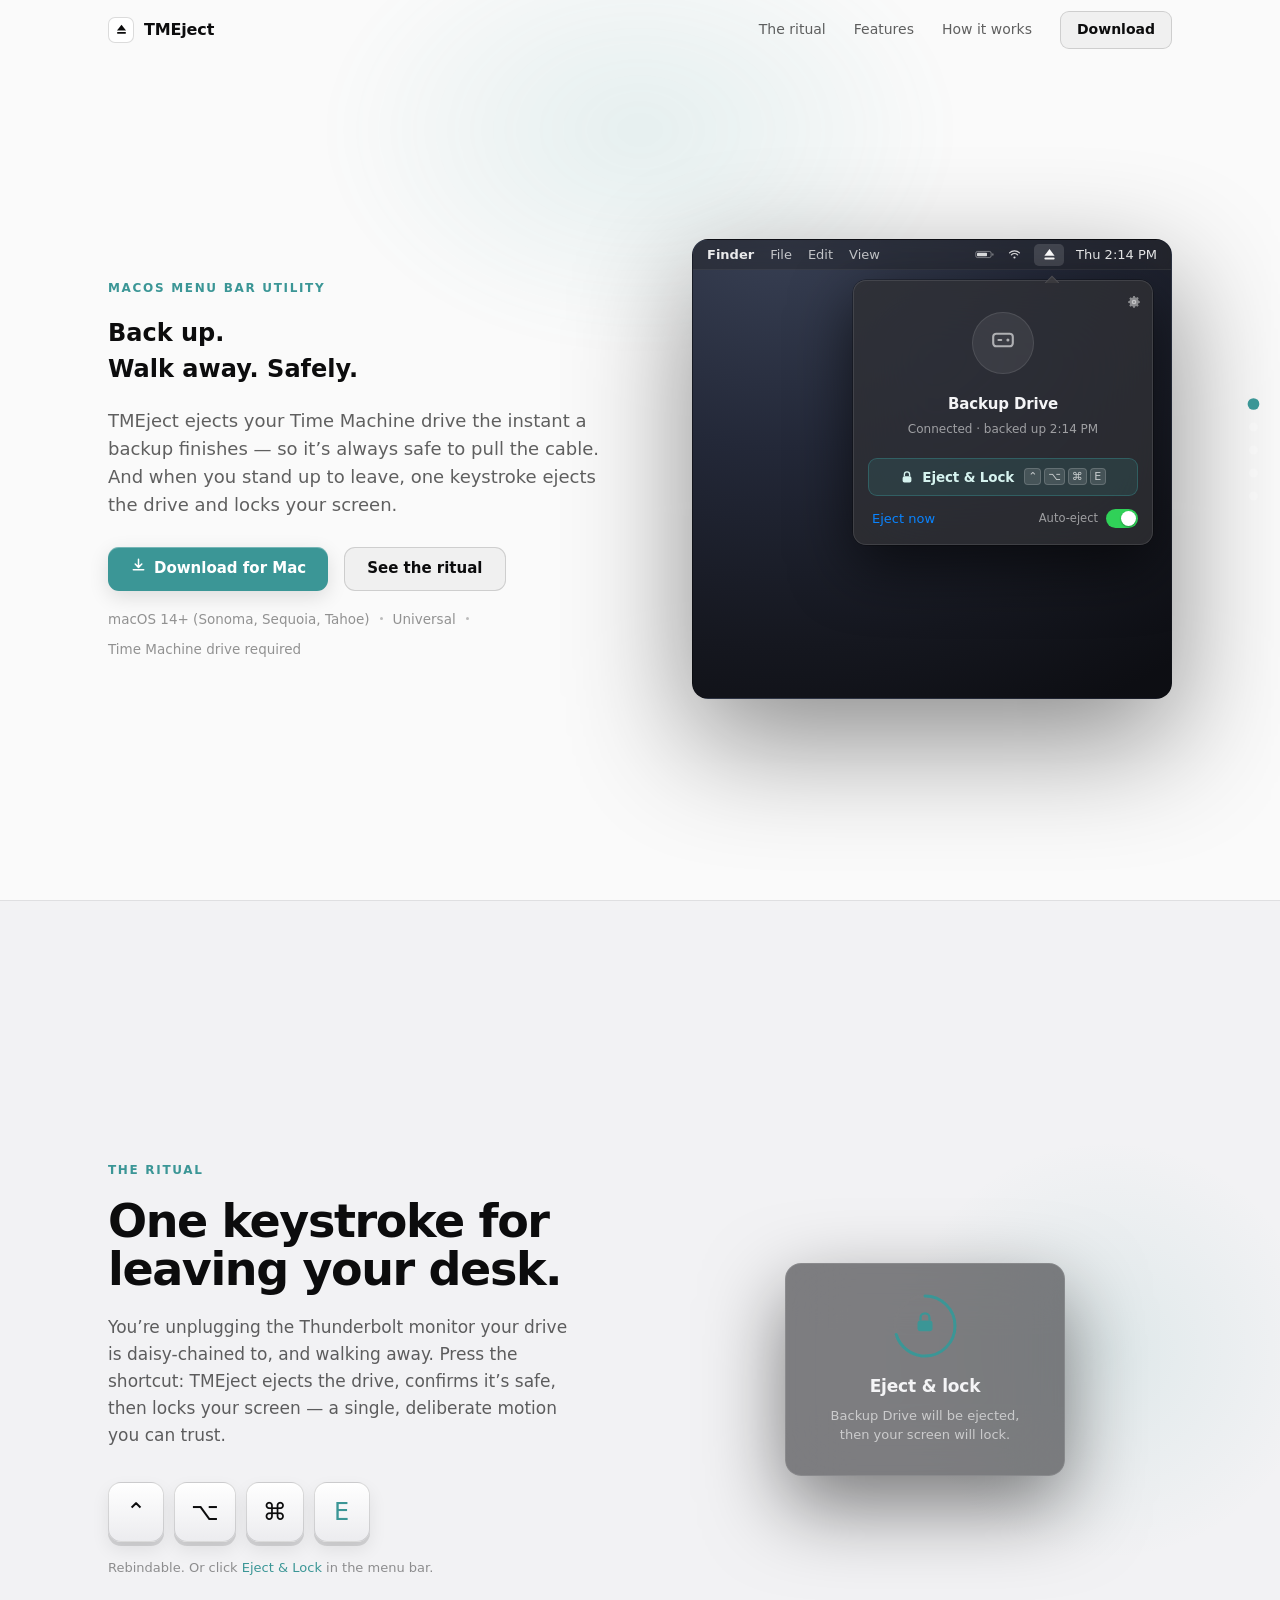
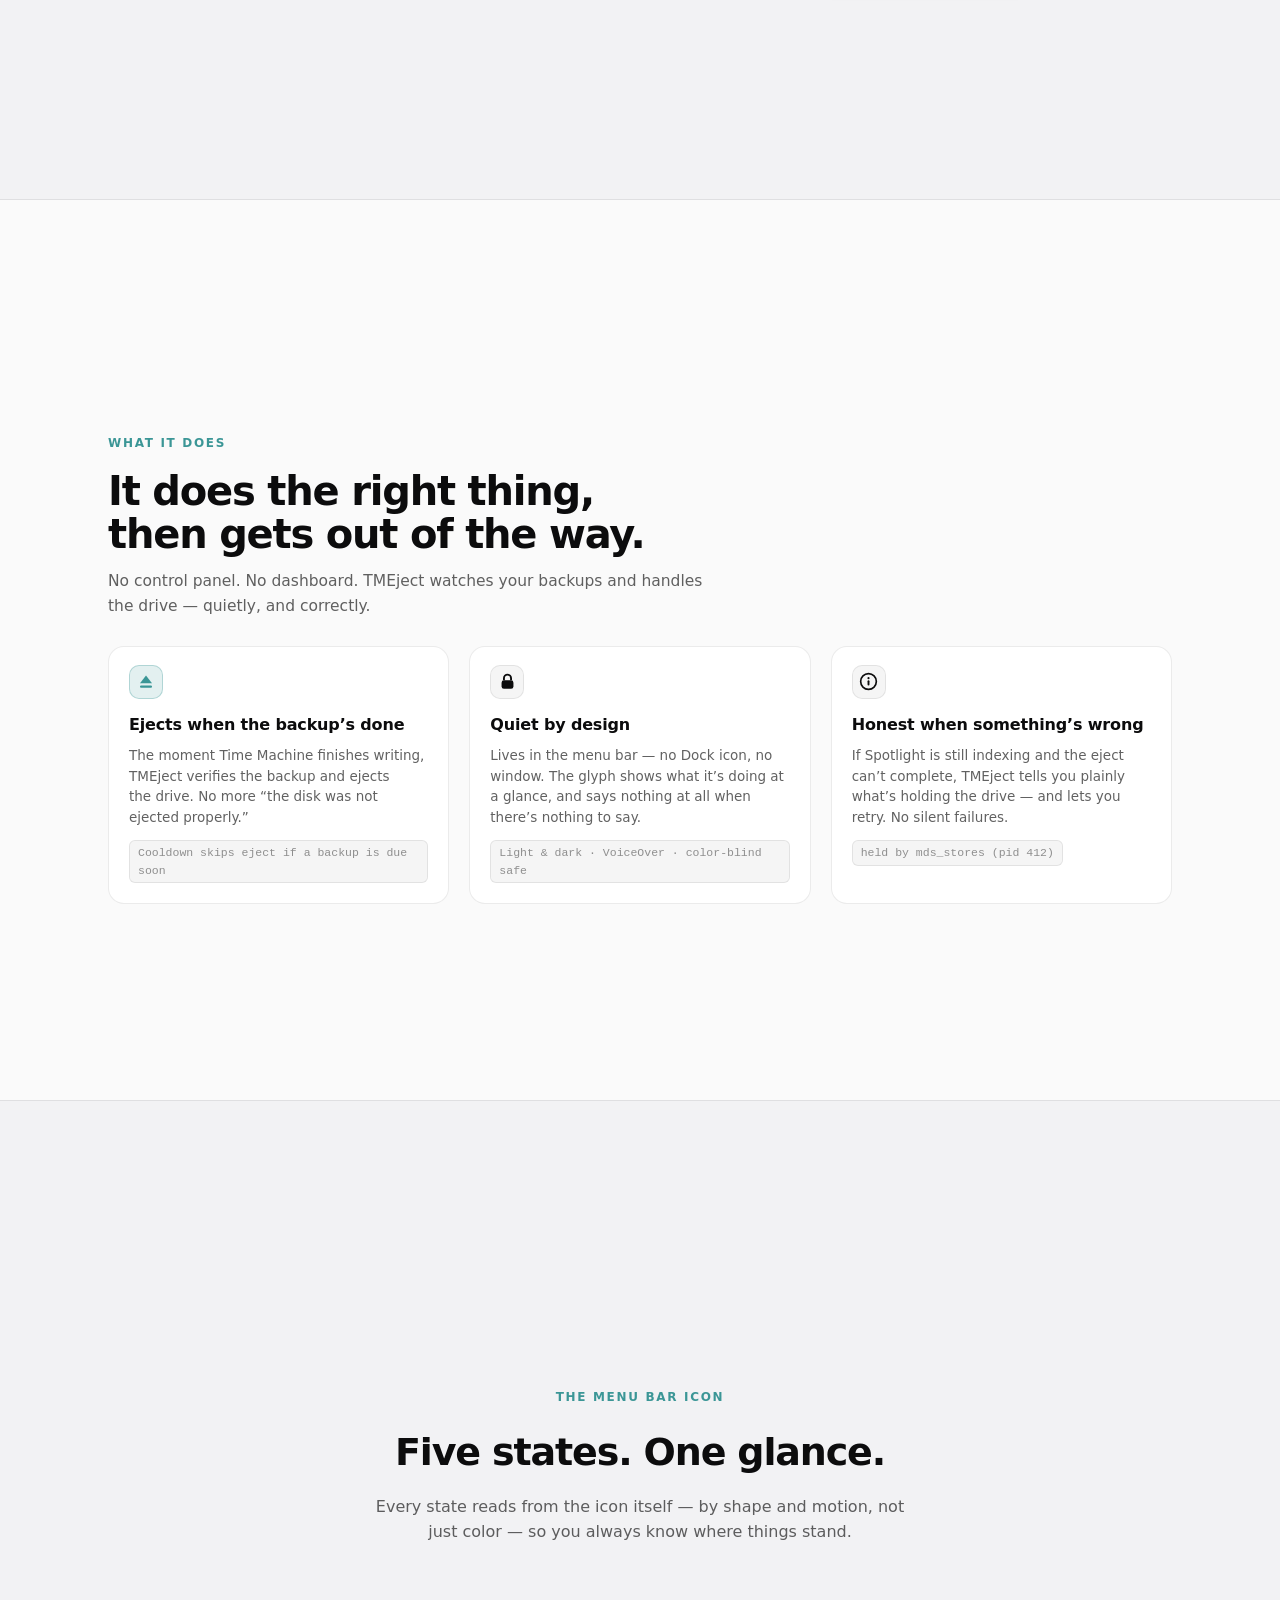
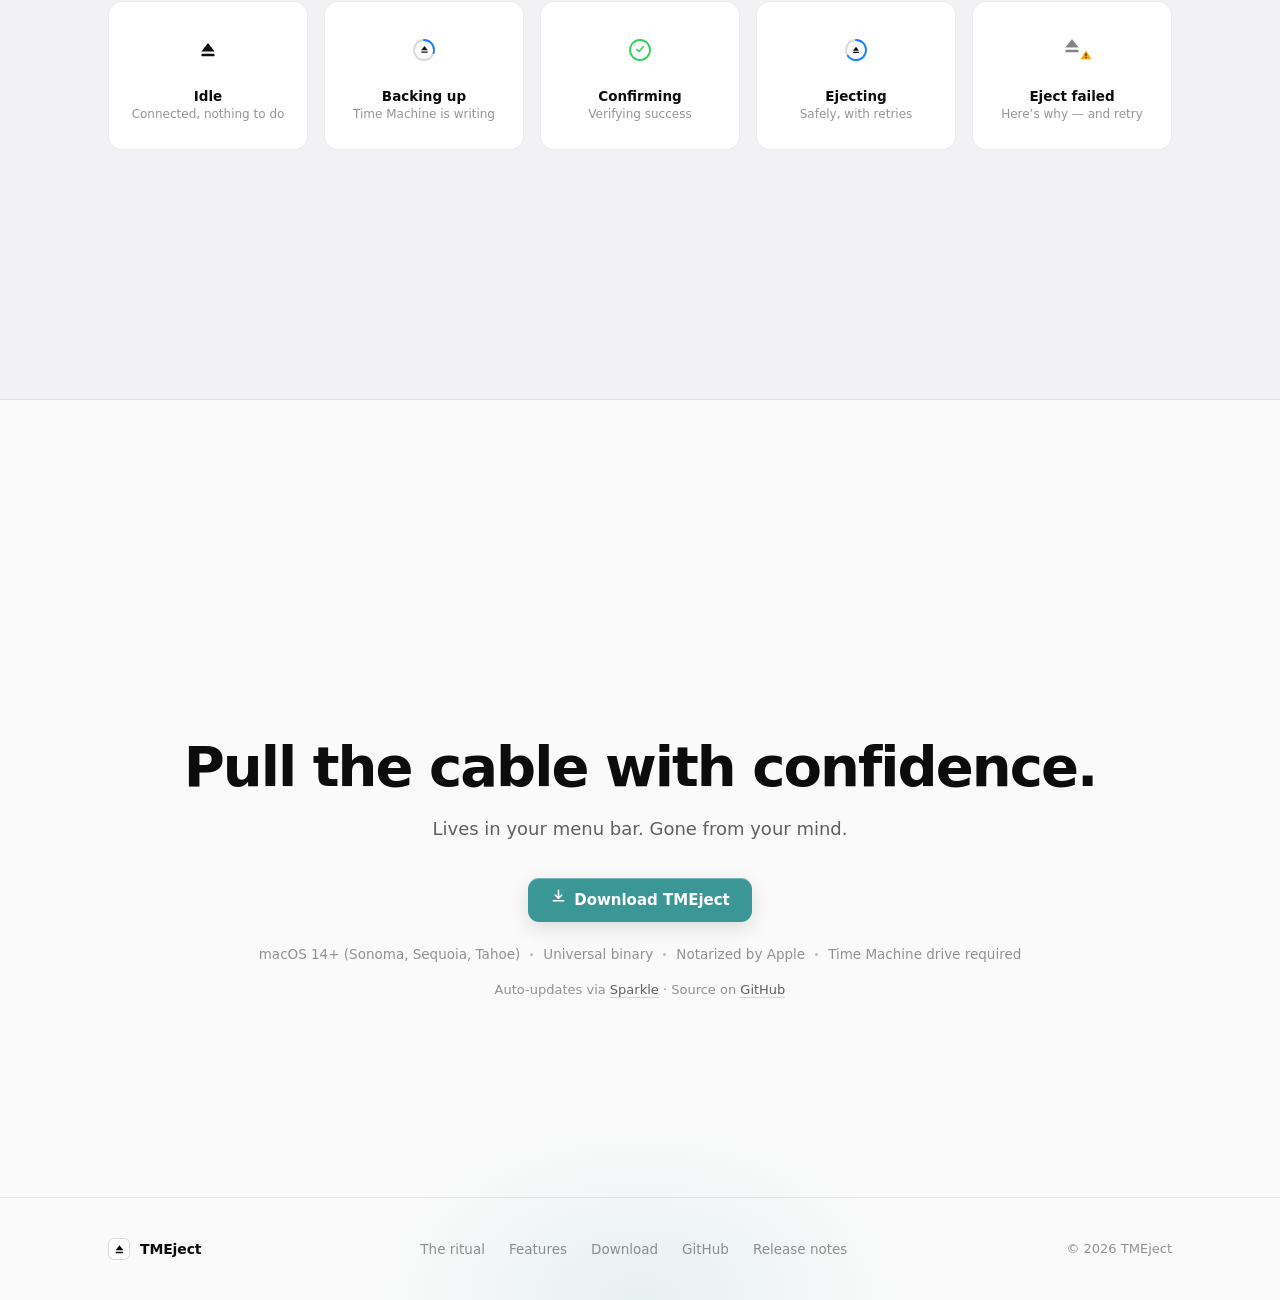
==== site/index.html @ d6118aa6 "feat(observation): codify KnownLogEvents from Tahoe live capture" ====
<!DOCTYPE html>
<html lang="en">
<head>
<meta charset="UTF-8" />
<meta name="viewport" content="width=device-width, initial-scale=1.0" />
<title>TMEject — eject your Time Machine drive, automatically</title>
<meta name="description" content="A quiet macOS menu bar utility that ejects your Time Machine drive the moment a backup finishes — and locks your screen on the way out." />
<meta name="theme-color" content="#09090b" />
<link rel="icon" type="image/png" href="assets/icon.png" />
<link rel="apple-touch-icon" href="assets/icon.png" />
<link rel="alternate" type="application/rss+xml" title="TMEject updates" href="appcast.xml" />
<link rel="stylesheet" href="style.css" />
<style>
  /* ===== Paged mode: one full screen per section, snap on space/arrows ===== */
  html.paged { scroll-snap-type: y mandatory; scroll-padding-top: 0; }
  @media (prefers-reduced-motion: reduce) { html.paged { scroll-snap-type: none; } }

  .page {
    min-height: 100vh; min-height: 100dvh;
    display: flex; flex-direction: column; justify-content: center;
    scroll-snap-align: start; scroll-snap-stop: always;
    position: relative; padding: 90px 0 52px; overflow: hidden;
  }
  .page > .wrap { width: 100%; }

  /* hero: two columns so headline + product shot share one screen */
  .page-hero .wrap { display: grid; grid-template-columns: 1.04fr 0.96fr; gap: clamp(32px, 5vw, 72px); align-items: center; }
  .page-hero .hero-head { max-width: none; }
  .page-hero .hero h1 { font-size: clamp(38px, 4.4vw, 62px); }
  .page-hero .hero-lead { font-size: clamp(16px, 1.5vw, 18px); margin-top: 20px; }
  .page-hero .hero-cta { margin-top: 28px; }
  .page-hero .shot { margin-top: 0; }
  .page-hero .desk { height: min(58vh, 460px); }

  /* ritual */
  .page-ritual .ritual-grid { width: 100%; }

  /* features — keep the row inside one screen */
  .page-features .feat-head { margin-bottom: clamp(20px, 3vh, 40px); }
  .page-features .feat-head h2 { font-size: clamp(26px, 3.2vw, 40px); }
  .page-features .feat-head p { font-size: 15.5px; margin-top: 14px; }
  .page-features .feat-card { padding: 18px 20px 20px; }
  .page-features .feat-ico { width: 34px; height: 34px; margin-bottom: 14px; }
  .page-features .feat-card h3 { font-size: 16px; }
  .page-features .feat-card p { font-size: 13.5px; margin-top: 8px; }
  .page-features .feat-card .tag { margin-top: 12px; }

  /* download page carries the footer pinned to the bottom */
  .page-download { justify-content: center; }
  .page-download .footer { position: absolute; left: 0; right: 0; bottom: 0; border-top: 0.5px solid var(--line); }

  /* page dots */
  .pagedots { position: fixed; right: 22px; top: 50%; transform: translateY(-50%); z-index: 45; display: flex; flex-direction: column; gap: 14px; }
  .pagedots a { width: 9px; height: 9px; border-radius: 50%; background: rgba(255,255,255,0.22); transition: background 0.2s, transform 0.2s; }
  .pagedots a:hover { background: rgba(255,255,255,0.45); }
  .pagedots a.active { background: var(--ritual); transform: scale(1.3); }

  @media (max-width: 880px) {
    html.paged { scroll-snap-type: none; }
    .page { min-height: auto; padding: 88px 0 60px; overflow: visible; }
    .page-hero .wrap { grid-template-columns: 1fr; }
    .page-hero .desk { height: auto; aspect-ratio: 16/10; }
    .page-download .footer { position: static; margin-top: 56px; }
    .pagedots { display: none; }
  }
</style>
<script>document.documentElement.className = 'js paged';</script>
</head>
<body>

<a class="skip-link" href="#hero">Skip to content</a>

<!-- ============================================================ NAV -->
<nav class="nav" id="nav" aria-label="Primary">
  <div class="wrap">
    <a class="brand" href="#hero">
      <span class="mark" aria-hidden="true">
        <svg width="15" height="15" viewBox="0 0 18 18" fill="none"><path d="M9 3.2 14.4 10.2H3.6L9 3.2Z" fill="currentColor"/><rect x="3.6" y="12.1" width="10.8" height="2.1" rx="1" fill="currentColor"/></svg>
      </span>
      TMEject
    </a>
    <div class="nav-links">
      <a class="nav-link" href="#ritual">The ritual</a>
      <a class="nav-link" href="#features">Features</a>
      <a class="nav-link" href="#states">How it works</a>
      <a class="btn btn-ghost btn-sm" href="#download">Download</a>
    </div>
  </div>
</nav>

<!-- page dots -->
<nav class="pagedots" aria-label="Page navigation">
  <a href="#hero" class="active" aria-label="Top"></a>
  <a href="#ritual" aria-label="The ritual"></a>
  <a href="#features" aria-label="Features"></a>
  <a href="#states" aria-label="How it works"></a>
  <a href="#download" aria-label="Download"></a>
</nav>

<main>

<!-- ============================================================ HERO -->
<section class="page page-hero" id="hero" aria-labelledby="hero-title">
  <div class="hero-glow" aria-hidden="true"></div>
  <div class="wrap">
    <div class="hero-head reveal">
      <div class="eyebrow">macOS menu bar utility</div>
      <h1 id="hero-title">Back up.<br/>Walk away. <span class="muted">Safely.</span></h1>
      <p class="hero-lead">TMEject ejects your Time Machine drive the instant a backup finishes — so it&rsquo;s always safe to pull the cable. And when you stand up to leave, one keystroke ejects the drive and locks your screen.</p>
      <div class="hero-cta">
        <a class="btn btn-primary" href="downloads/TMEject-latest.dmg" id="download-hero">
          <span class="dl-ico" aria-hidden="true"><svg width="17" height="17" viewBox="0 0 18 18" fill="none"><path d="M9 2.5V11M9 11 5.5 7.5M9 11l3.5-3.5" stroke="currentColor" stroke-width="1.6" stroke-linecap="round" stroke-linejoin="round"/><path d="M3.5 13.5h11" stroke="currentColor" stroke-width="1.6" stroke-linecap="round"/></svg></span>
          Download for Mac
        </a>
        <a class="btn btn-ghost" href="#ritual">See the ritual</a>
      </div>
      <div class="hero-meta">
        <span>macOS 14+ (Sonoma, Sequoia, Tahoe)</span><span class="dot"></span>
        <span>Universal</span><span class="dot"></span>
        <span>Time Machine drive required</span>
      </div>
    </div>

    <!-- product shot -->
    <div class="shot reveal" aria-hidden="true">
      <div class="desk">
        <div class="desk-bar">
          <div class="l"><span class="b">Finder</span><span>File</span><span>Edit</span><span>View</span></div>
          <div class="r">
            <svg width="20" height="13" viewBox="0 0 26 14" fill="none" opacity="0.85"><rect x="1" y="3" width="20" height="8" rx="2.2" stroke="#fff" stroke-width="1.1" opacity="0.55"/><rect x="2.6" y="4.6" width="13" height="4.8" rx="1" fill="#fff"/><rect x="22.4" y="5.4" width="1.6" height="3.2" rx="0.8" fill="#fff" opacity="0.55"/></svg>
            <svg width="15" height="13" viewBox="0 0 18 14" fill="none" opacity="0.85"><circle cx="9" cy="10.6" r="1.3" fill="#fff"/><path d="M5.2 7.4a5.4 5.4 0 0 1 7.6 0" stroke="#fff" stroke-width="1.4" stroke-linecap="round"/><path d="M3 5.1a8.6 8.6 0 0 1 12 0" stroke="#fff" stroke-width="1.4" stroke-linecap="round"/></svg>
            <span class="tme">
              <svg width="17" height="17" viewBox="0 0 18 18" fill="none"><path d="M9 3.2 14.4 10.2H3.6L9 3.2Z" fill="#fff"/><rect x="3.6" y="12.1" width="10.8" height="2.1" rx="1" fill="#fff"/></svg>
            </span>
            <span class="clock">Thu 2:14 PM</span>
          </div>
        </div>

        <!-- popover B -->
        <div class="pop">
          <div class="pop-arrow"></div>
          <span class="pop-gear">
            <svg width="14" height="14" viewBox="0 0 16 16" fill="none"><path d="M8 5.4A2.6 2.6 0 1 0 8 10.6 2.6 2.6 0 0 0 8 5.4Zm0 1.5a1.1 1.1 0 1 1 0 2.2 1.1 1.1 0 0 1 0-2.2Z" fill="currentColor"/><path d="M7 1h2l.3 1.6a5.5 5.5 0 0 1 1.3.55l1.4-.9 1.4 1.4-.9 1.4q.34.6.55 1.3L14.6 7v2l-1.6.3a5.5 5.5 0 0 1-.55 1.3l.9 1.4-1.4 1.4-1.4-.9q-.6.34-1.3.55L9 14.6H7l-.3-1.6a5.5 5.5 0 0 1-1.3-.55l-1.4.9-1.4-1.4.9-1.4a5.5 5.5 0 0 1-.55-1.3L1.4 9V7l1.6-.3q.21-.7.55-1.3l-.9-1.4 1.4-1.4 1.4.9q.6-.34 1.3-.55L7 1Z" fill="currentColor" opacity="0.9"/></svg>
          </span>
          <div class="pop-hero">
            <div class="hero-disc">
              <div class="disc"></div>
              <span class="g">
                <svg width="28" height="28" viewBox="0 0 20 20" fill="none"><rect x="3" y="5.5" width="14" height="9" rx="2.2" stroke="currentColor" stroke-width="1.5"/><circle cx="13.5" cy="10" r="1.1" fill="currentColor"/><rect x="6" y="9.2" width="3.5" height="1.6" rx="0.8" fill="currentColor"/></svg>
              </span>
            </div>
            <div class="name">Backup Drive</div>
            <div class="sub">Connected &middot; backed up 2:14 PM</div>
          </div>
          <div class="pop-actions">
            <button class="ritual-btn" type="button">
              <svg width="14" height="14" viewBox="0 0 16 16" fill="none"><rect x="3" y="7" width="10" height="7.2" rx="2" fill="currentColor"/><path d="M5 7V5.2a3 3 0 0 1 6 0V7" stroke="currentColor" stroke-width="1.5" fill="none"/></svg>
              Eject &amp; Lock
              <span class="keys"><kbd>&#8963;</kbd><kbd>&#8997;</kbd><kbd>&#8984;</kbd><kbd>E</kbd></span>
            </button>
            <div class="pop-row">
              <span class="pop-quiet">Eject now</span>
              <span class="pop-auto">Auto-eject <span class="switch"></span></span>
            </div>
          </div>
        </div>
      </div>
    </div>
  </div>
</section>

<!-- ============================================================ RITUAL -->
<section class="page page-ritual ritual-sec" id="ritual" aria-labelledby="ritual-title">
  <div class="glow" aria-hidden="true"></div>
  <div class="wrap">
    <div class="ritual-grid">
      <div class="ritual-copy reveal">
        <div class="eyebrow">The ritual</div>
        <h2 id="ritual-title">One keystroke for leaving your desk.</h2>
        <p>You&rsquo;re unplugging the Thunderbolt monitor your drive is daisy-chained to, and walking away. Press the shortcut: TMEject ejects the drive, confirms it&rsquo;s safe, then locks your screen — a single, deliberate motion you can trust.</p>
        <div class="shortcut-display" aria-label="Keyboard shortcut: Control Option Command E">
          <span class="big-key">&#8963;</span>
          <span class="big-key">&#8997;</span>
          <span class="big-key">&#8984;</span>
          <span class="big-key lett">E</span>
        </div>
        <div class="shortcut-cap">Rebindable. Or click <span style="color:var(--ritual)">Eject &amp; Lock</span> in the menu bar.</div>
      </div>
      <div class="ritual-vis reveal" aria-hidden="true">
        <div class="confirm-card">
          <div class="confirm-ring">
            <svg width="64" height="64" viewBox="0 0 64 64" fill="none"><circle cx="32" cy="32" r="30" stroke="rgba(127,127,127,0.25)" stroke-width="3"/><circle cx="32" cy="32" r="30" stroke="currentColor" stroke-width="3" stroke-linecap="round" stroke-dasharray="188.5" stroke-dashoffset="56" transform="rotate(-90 32 32)"/></svg>
            <span style="position:absolute"><svg width="24" height="24" viewBox="0 0 16 16" fill="none"><rect x="3" y="7" width="10" height="7.2" rx="2" fill="currentColor"/><path d="M5 7V5.2a3 3 0 0 1 6 0V7" stroke="currentColor" stroke-width="1.5" fill="none"/></svg></span>
          </div>
          <h3>Eject &amp; lock</h3>
          <p>Backup Drive will be ejected,<br/>then your screen will lock.</p>
        </div>
      </div>
    </div>
  </div>
</section>

<!-- ============================================================ FEATURES -->
<section class="page page-features" id="features" aria-labelledby="features-title">
  <div class="wrap">
    <div class="feat-head reveal">
      <div class="eyebrow">What it does</div>
      <h2 id="features-title">It does the right thing, then gets out of the way.</h2>
      <p>No control panel. No dashboard. TMEject watches your backups and handles the drive — quietly, and correctly.</p>
    </div>
    <div class="feat-grid">
      <div class="feat-card accent reveal">
        <div class="feat-ico" aria-hidden="true"><svg width="20" height="20" viewBox="0 0 18 18" fill="none"><path d="M9 3.2 14.4 10.2H3.6L9 3.2Z" fill="currentColor"/><rect x="3.6" y="12.1" width="10.8" height="2.1" rx="1" fill="currentColor"/></svg></div>
        <h3>Ejects when the backup&rsquo;s done</h3>
        <p>The moment Time Machine finishes writing, TMEject verifies the backup and ejects the drive. No more &ldquo;the disk was not ejected properly.&rdquo;</p>
        <span class="tag">Cooldown skips eject if a backup is due soon</span>
      </div>
      <div class="feat-card reveal">
        <div class="feat-ico" aria-hidden="true"><svg width="19" height="19" viewBox="0 0 16 16" fill="none"><rect x="3" y="7" width="10" height="7.2" rx="2" fill="currentColor"/><path d="M5 7V5.2a3 3 0 0 1 6 0V7" stroke="currentColor" stroke-width="1.6" fill="none"/></svg></div>
        <h3>Quiet by design</h3>
        <p>Lives in the menu bar — no Dock icon, no window. The glyph shows what it&rsquo;s doing at a glance, and says nothing at all when there&rsquo;s nothing to say.</p>
        <span class="tag">Light &amp; dark · VoiceOver · color-blind safe</span>
      </div>
      <div class="feat-card reveal">
        <div class="feat-ico" aria-hidden="true"><svg width="19" height="19" viewBox="0 0 16 16" fill="none"><circle cx="8" cy="8" r="6.6" stroke="currentColor" stroke-width="1.4"/><circle cx="8" cy="5.2" r="0.9" fill="currentColor"/><rect x="7.2" y="7" width="1.6" height="4.4" rx="0.8" fill="currentColor"/></svg></div>
        <h3>Honest when something&rsquo;s wrong</h3>
        <p>If Spotlight is still indexing and the eject can&rsquo;t complete, TMEject tells you plainly what&rsquo;s holding the drive — and lets you retry. No silent failures.</p>
        <span class="tag">held by mds_stores (pid 412)</span>
      </div>
    </div>
  </div>
</section>

<!-- ============================================================ STATES -->
<section class="page states-sec" id="states" aria-labelledby="states-title">
  <div class="wrap">
    <div class="states-head reveal">
      <div class="eyebrow">The menu bar icon</div>
      <h2 id="states-title">Five states. One glance.</h2>
      <p>Every state reads from the icon itself — by shape and motion, not just color — so you always know where things stand.</p>
    </div>
    <div class="states-row">
      <div class="state-item reveal">
        <div class="state-icn" aria-hidden="true"><svg width="22" height="22" viewBox="0 0 18 18" fill="none"><path d="M9 3.2 14.4 10.2H3.6L9 3.2Z" fill="currentColor"/><rect x="3.6" y="12.1" width="10.8" height="2.1" rx="1" fill="currentColor"/></svg></div>
        <div><div class="state-name">Idle</div><div class="state-desc">Connected, nothing to do</div></div>
      </div>
      <div class="state-item reveal">
        <div class="state-icn" aria-hidden="true">
          <svg width="24" height="24" viewBox="0 0 24 24" fill="none"><circle cx="12" cy="12" r="10" stroke="rgba(127,127,127,0.3)" stroke-width="1.8"/><circle cx="12" cy="12" r="10" stroke="var(--blue)" stroke-width="1.8" stroke-linecap="round" stroke-dasharray="62.8" stroke-dashoffset="44" transform="rotate(-90 12 12)"/></svg>
          <span style="position:absolute"><svg width="11" height="11" viewBox="0 0 18 18" fill="none"><path d="M9 3.2 14.4 10.2H3.6L9 3.2Z" fill="currentColor"/><rect x="3.6" y="12.1" width="10.8" height="2.1" rx="1" fill="currentColor"/></svg></span>
        </div>
        <div><div class="state-name">Backing up</div><div class="state-desc">Time Machine is writing</div></div>
      </div>
      <div class="state-item reveal">
        <div class="state-icn" aria-hidden="true">
          <svg width="24" height="24" viewBox="0 0 24 24" fill="none"><circle cx="12" cy="12" r="10" stroke="var(--green)" stroke-width="1.8"/></svg>
          <span style="position:absolute;color:var(--green)"><svg width="12" height="12" viewBox="0 0 16 16" fill="none"><path d="M3.4 8.4 6.6 11.4 12.6 4.8" stroke="currentColor" stroke-width="1.9" stroke-linecap="round" stroke-linejoin="round"/></svg></span>
        </div>
        <div><div class="state-name">Confirming</div><div class="state-desc">Verifying success</div></div>
      </div>
      <div class="state-item reveal">
        <div class="state-icn" aria-hidden="true">
          <svg width="24" height="24" viewBox="0 0 24 24" fill="none"><circle cx="12" cy="12" r="10" stroke="rgba(127,127,127,0.3)" stroke-width="1.8"/><circle cx="12" cy="12" r="10" stroke="var(--blue)" stroke-width="1.8" stroke-linecap="round" stroke-dasharray="62.8" stroke-dashoffset="22" transform="rotate(-90 12 12)"/></svg>
          <span style="position:absolute"><svg width="10" height="10" viewBox="0 0 18 18" fill="none"><path d="M9 3.2 14.4 10.2H3.6L9 3.2Z" fill="currentColor"/><rect x="3.6" y="12.1" width="10.8" height="2.1" rx="1" fill="currentColor"/></svg></span>
        </div>
        <div><div class="state-name">Ejecting</div><div class="state-desc">Safely, with retries</div></div>
      </div>
      <div class="state-item reveal">
        <div class="state-icn" aria-hidden="true">
          <span style="opacity:0.5"><svg width="22" height="22" viewBox="0 0 18 18" fill="none"><path d="M9 3.2 14.4 10.2H3.6L9 3.2Z" fill="currentColor"/><rect x="3.6" y="12.1" width="10.8" height="2.1" rx="1" fill="currentColor"/></svg></span>
          <span style="position:absolute;right:2px;bottom:4px;color:var(--orange)"><svg width="12" height="12" viewBox="0 0 16 16" fill="none"><path d="M8 1.6 15 13.6H1L8 1.6Z" fill="currentColor"/><rect x="7.2" y="5.6" width="1.6" height="4" rx="0.8" fill="#1a1a1a"/><circle cx="8" cy="11.4" r="0.95" fill="#1a1a1a"/></svg></span>
        </div>
        <div><div class="state-name">Eject failed</div><div class="state-desc">Here&rsquo;s why &mdash; and retry</div></div>
      </div>
    </div>
  </div>
</section>

<!-- ============================================================ DOWNLOAD + FOOTER -->
<section class="page page-download cta" id="download" aria-labelledby="download-title">
  <div class="glow" aria-hidden="true"></div>
  <div class="wrap cta-inner">
    <div class="reveal">
      <h2 id="download-title">Pull the cable with confidence.</h2>
      <p>Lives in your menu bar. Gone from your mind.</p>
      <div class="hero-cta">
        <a class="btn btn-primary" href="downloads/TMEject-latest.dmg" id="download-main">
          <span class="dl-ico" aria-hidden="true"><svg width="17" height="17" viewBox="0 0 18 18" fill="none"><path d="M9 2.5V11M9 11 5.5 7.5M9 11l3.5-3.5" stroke="currentColor" stroke-width="1.6" stroke-linecap="round" stroke-linejoin="round"/><path d="M3.5 13.5h11" stroke="currentColor" stroke-width="1.6" stroke-linecap="round"/></svg></span>
          Download TMEject
        </a>
      </div>
      <div class="cta-reqs">
        <span>macOS 14+ (Sonoma, Sequoia, Tahoe)</span><span class="dot"></span>
        <span>Universal binary</span><span class="dot"></span>
        <span>Notarized by Apple</span><span class="dot"></span>
        <span>Time Machine drive required</span>
      </div>
      <div class="cta-sub">
        Auto-updates via <a href="appcast.xml">Sparkle</a> · Source on <a href="https://github.com/D4G4/TMEject">GitHub</a>
      </div>
    </div>
  </div>
  <footer class="footer">
    <div class="wrap">
      <a class="brand" href="#hero">
        <span class="mark" aria-hidden="true"><svg width="13" height="13" viewBox="0 0 18 18" fill="none"><path d="M9 3.2 14.4 10.2H3.6L9 3.2Z" fill="currentColor"/><rect x="3.6" y="12.1" width="10.8" height="2.1" rx="1" fill="currentColor"/></svg></span>
        TMEject
      </a>
      <div class="foot-links">
        <a href="#ritual">The ritual</a>
        <a href="#features">Features</a>
        <a href="#download">Download</a>
        <a href="https://github.com/D4G4/TMEject">GitHub</a>
        <a href="https://github.com/D4G4/TMEject/releases">Release notes</a>
      </div>
      <div class="foot-copy">&copy; <span id="year">2026</span> TMEject</div>
    </div>
  </footer>
</section>

</main>

<script>
  const nav = document.getElementById('nav');
  const dots = [...document.querySelectorAll('.pagedots a')];
  const pages = [...document.querySelectorAll('.page')];

  // active page → dot highlight + nav background (solid past the hero)
  const pageIO = new IntersectionObserver((entries) => {
    entries.forEach(e => {
      if (e.isIntersecting) {
        const id = e.target.id;
        dots.forEach(d => d.classList.toggle('active', d.getAttribute('href') === '#' + id));
        nav.classList.toggle('scrolled', id !== 'hero');
      }
    });
  }, { threshold: 0.55 });
  pages.forEach(p => pageIO.observe(p));

  // reveal content as each page comes in
  const revealIO = new IntersectionObserver((entries) => {
    entries.forEach(e => { if (e.isIntersecting) { e.target.classList.add('in'); revealIO.unobserve(e.target); } });
  }, { rootMargin: '0px 0px -6% 0px', threshold: 0.08 });
  document.querySelectorAll('.reveal').forEach((el, i) => {
    el.style.transitionDelay = (Math.min(i % 3, 2) * 80) + 'ms';
    revealIO.observe(el);
  });

  document.getElementById('year').textContent = new Date().getFullYear();
</script>
</body>
</html>
---- site/style.css ----
/* ============================================================
   TMEject — marketing site.
   Same DNA as the app: system font, the ritual teal used ONLY
   on the primary CTA / ritual moment / active page-dot.
   Light + dark via prefers-color-scheme. No web fonts, no
   third-party scripts.
   ============================================================ */

:root {
  color-scheme: light dark;

  --font: -apple-system, "SF Pro Text", "SF Pro Display", system-ui, "Helvetica Neue", sans-serif;
  --mono: "SF Mono", ui-monospace, "Menlo", monospace;

  --maxw: 1120px;

  /* Status accents — kept identical across modes; mirror the app's
     system semantic palette. */
  --blue: #0a84ff;
  --orange: #ff9f0a;
  --green: #30d158;
}

/* ============================================================ DARK (default) */
:root {
  --bg: #09090b;
  --bg-raise: #111114;
  --bg-card: #131316;
  --line: rgba(255, 255, 255, 0.08);
  --line-strong: rgba(255, 255, 255, 0.14);

  --ink: #f4f4f6;
  --ink-2: rgba(255, 255, 255, 0.58);
  --ink-3: rgba(255, 255, 255, 0.36);

  /* Ritual teal — `oklch(0.62 0.085 195)` light, `oklch(0.74 0.085 195)` dark
     per DesignTokens.swift. We use the dark value here and override below. */
  --ritual: oklch(0.74 0.085 195);
  --ritual-deep: oklch(0.66 0.095 196);
  --ritual-soft: oklch(0.74 0.085 195 / 0.14);

  --primary-bg: #ffffff;
  --primary-fg: #0a0a0b;
  --ghost-bg: rgba(255, 255, 255, 0.06);
  --ghost-bg-hover: rgba(255, 255, 255, 0.1);

  --keycap-bg-from: var(--bg-card);
  --keycap-bg-to: #0c0c0e;
  --keycap-shadow: 0 4px 0 rgba(0, 0, 0, 0.5), 0 8px 20px rgba(0, 0, 0, 0.4), inset 0 1px 0 rgba(255, 255, 255, 0.06);

  --pagedot-bg: rgba(255, 255, 255, 0.22);
  --pagedot-bg-hover: rgba(255, 255, 255, 0.45);

  --nav-scrolled-bg: rgba(9, 9, 11, 0.72);

  --desk-grad: radial-gradient(140% 120% at 18% -5%, #3a4256 0%, #232838 42%, #15171f 78%, #0d0e13 100%);
  --desk-shadow: 0 40px 120px rgba(0, 0, 0, 0.6), 0 0 0 1px rgba(255, 255, 255, 0.03);

  --pop-bg: rgba(48, 48, 51, 0.78);
  --pop-arrow-bg: rgba(60, 60, 63, 0.9);
  --pop-line: rgba(255, 255, 255, 0.1);
  --pop-ink: #f4f4f6;
  --pop-ink-2: rgba(255, 255, 255, 0.55);
  --pop-ink-3: rgba(255, 255, 255, 0.5);

  --disc-bg: rgba(255, 255, 255, 0.07);
  --disc-line: rgba(255, 255, 255, 0.1);
  --disc-ink: rgba(255, 255, 255, 0.6);

  --kbd-bg: rgba(255, 255, 255, 0.12);
  --kbd-line: rgba(255, 255, 255, 0.16);
  --kbd-ink: rgba(255, 255, 255, 0.7);

  --switch-knob-shadow: 0 1px 2px rgba(0, 0, 0, 0.3);

  --confirm-bg: rgba(48, 48, 51, 0.6);
  --confirm-line: rgba(255, 255, 255, 0.1);
  --confirm-shadow: 0 30px 80px rgba(0, 0, 0, 0.5);

  --primary-shadow-inset: 0 1px 0 rgba(255, 255, 255, 0.4) inset;
  --primary-shadow-drop: 0 8px 24px rgba(0, 0, 0, 0.4);
  --primary-shadow-hover: 0 8px 30px rgba(255, 255, 255, 0.12);
}

@media (prefers-color-scheme: light) {
  :root {
    --bg: #fafafa;
    --bg-raise: #f2f2f4;
    --bg-card: #ffffff;
    --line: rgba(0, 0, 0, 0.08);
    --line-strong: rgba(0, 0, 0, 0.14);

    --ink: #0c0c0d;
    --ink-2: rgba(0, 0, 0, 0.62);
    --ink-3: rgba(0, 0, 0, 0.42);

    --ritual: oklch(0.62 0.085 195);
    --ritual-deep: oklch(0.54 0.095 196);
    --ritual-soft: oklch(0.62 0.085 195 / 0.14);

    --primary-bg: #0c0c0d;
    --primary-fg: #ffffff;
    --ghost-bg: rgba(0, 0, 0, 0.04);
    --ghost-bg-hover: rgba(0, 0, 0, 0.08);

    --keycap-bg-from: #ffffff;
    --keycap-bg-to: #ececef;
    --keycap-shadow: 0 4px 0 rgba(0, 0, 0, 0.12), 0 8px 18px rgba(0, 0, 0, 0.08), inset 0 1px 0 rgba(255, 255, 255, 0.9);

    --pagedot-bg: rgba(0, 0, 0, 0.22);
    --pagedot-bg-hover: rgba(0, 0, 0, 0.45);

    --nav-scrolled-bg: rgba(250, 250, 250, 0.72);

    /* Keep the product shot on a dark "desktop" in both modes — it represents the
       app's translucent popover on whatever desktop the user has. Anchoring it
       reads as a real screenshot rather than a UI element of the page. */

    --primary-shadow-inset: 0 1px 0 rgba(255, 255, 255, 0.3) inset;
    --primary-shadow-drop: 0 6px 20px rgba(0, 0, 0, 0.12);
    --primary-shadow-hover: 0 8px 24px rgba(0, 0, 0, 0.16);
  }
}

* { box-sizing: border-box; margin: 0; padding: 0; }
html { scroll-behavior: smooth; -webkit-font-smoothing: antialiased; text-rendering: optimizeLegibility; }
body {
  font-family: var(--font);
  background: var(--bg);
  color: var(--ink);
  line-height: 1.5;
  overflow-x: hidden;
}
a { color: inherit; text-decoration: none; }
button { font-family: inherit; cursor: pointer; border: none; background: none; color: inherit; }
::selection { background: var(--ritual-soft); color: var(--ink); }

.wrap { max-width: var(--maxw); margin: 0 auto; padding: 0 28px; }
.eyebrow {
  font-size: 12px; font-weight: 600; letter-spacing: 0.14em; text-transform: uppercase;
  color: var(--ritual); margin-bottom: 18px;
}
.sec-pad { padding: clamp(80px, 12vw, 150px) 0; }

/* skip link */
.skip-link {
  position: absolute; left: 12px; top: 12px;
  background: var(--bg-card); color: var(--ink);
  padding: 8px 12px; border-radius: 8px;
  border: 0.5px solid var(--line-strong);
  font-size: 13px;
  transform: translateY(-200%);
  transition: transform 0.15s;
  z-index: 100;
}
.skip-link:focus { transform: none; outline: 2px solid var(--ritual); }

/* reveal */
html.js .reveal { opacity: 0; transform: translateY(18px); transition: opacity 0.7s cubic-bezier(0.16,1,0.3,1), transform 0.7s cubic-bezier(0.16,1,0.3,1); }
html.js .reveal.in { opacity: 1; transform: none; }
@media (prefers-reduced-motion: reduce) {
  html { scroll-behavior: auto; }
  html.js .reveal { opacity: 1 !important; transform: none !important; transition: none; }
}

/* keyboard focus */
:focus-visible { outline: 2px solid var(--ritual); outline-offset: 3px; border-radius: 4px; }

/* ============================================================ NAV */
.nav {
  position: fixed; top: 0; left: 0; right: 0; z-index: 50; height: 60px;
  display: flex; align-items: center;
  transition: background 0.3s, border-color 0.3s, backdrop-filter 0.3s;
  border-bottom: 0.5px solid transparent;
}
.nav.scrolled {
  background: var(--nav-scrolled-bg);
  backdrop-filter: blur(20px) saturate(160%);
  -webkit-backdrop-filter: blur(20px) saturate(160%);
  border-bottom-color: var(--line);
}
.nav .wrap { display: flex; align-items: center; justify-content: space-between; width: 100%; }
.brand { display: flex; align-items: center; gap: 10px; font-weight: 600; font-size: 16px; letter-spacing: -0.01em; }
.brand .mark { width: 26px; height: 26px; border-radius: 7px; background: var(--bg-card); border: 0.5px solid var(--line-strong); display: grid; place-items: center; color: var(--ink); }
.nav-links { display: flex; align-items: center; gap: 28px; }
.nav-link { font-size: 14px; color: var(--ink-2); transition: color 0.15s; }
.nav-link:hover { color: var(--ink); }

/* buttons */
.btn {
  display: inline-flex; align-items: center; justify-content: center; gap: 9px;
  height: 44px; padding: 0 22px; border-radius: 11px; font-size: 15px; font-weight: 550;
  transition: transform 0.08s, background 0.16s, box-shadow 0.16s; white-space: nowrap;
}
.btn:active { transform: scale(0.98); }

/* Primary CTA — the ritual teal is the ONLY place we use color emphasis.
   Same restraint as the app: teal = the single deliberate action. */
.btn-primary {
  background: var(--ritual);
  color: #ffffff;
  box-shadow: var(--primary-shadow-inset), var(--primary-shadow-drop);
}
.btn-primary:hover { background: var(--ritual-deep); box-shadow: var(--primary-shadow-hover); }

.btn-sm { height: 38px; padding: 0 16px; font-size: 14px; border-radius: 9px; }
.btn-ghost { background: var(--ghost-bg); color: var(--ink); border: 0.5px solid var(--line-strong); }
.btn-ghost:hover { background: var(--ghost-bg-hover); }
.btn .dl-ico { margin-right: -2px; }

/* ============================================================ HERO */
.hero { position: relative; padding-top: 150px; overflow: hidden; }
.hero-glow {
  position: absolute; top: -180px; left: 50%; transform: translateX(-50%);
  width: 900px; height: 620px; pointer-events: none; z-index: 0;
  background: radial-gradient(50% 50% at 50% 50%, color-mix(in oklch, var(--ritual) 22%, transparent) 0%, transparent 70%);
  opacity: 0.5; filter: blur(20px);
}
.hero .wrap { position: relative; z-index: 1; }
.hero-head { max-width: 760px; }
.hero h1 {
  font-size: clamp(42px, 6.4vw, 78px); font-weight: 600; letter-spacing: -0.035em; line-height: 1.0;
  text-wrap: balance;
}
.hero h1 .muted { color: var(--ink-3); }
.hero-lead { font-size: clamp(17px, 2.1vw, 21px); color: var(--ink-2); margin-top: 24px; max-width: 560px; line-height: 1.55; text-wrap: pretty; }
.hero-cta { display: flex; align-items: center; gap: 16px; margin-top: 36px; flex-wrap: wrap; }
.hero-meta { font-size: 13.5px; color: var(--ink-3); margin-top: 18px; display: flex; align-items: center; gap: 10px; flex-wrap: wrap; }
.hero-meta .dot { width: 3px; height: 3px; border-radius: 50%; background: currentColor; opacity: 0.6; }

/* product shot — the "desk" stays dark in light mode too (it's a screenshot of
   a translucent popover, not page chrome). */
.shot { margin-top: clamp(56px, 8vw, 96px); position: relative; }
.desk {
  position: relative; border-radius: 16px; overflow: hidden;
  border: 0.5px solid var(--line-strong);
  box-shadow: 0 40px 120px rgba(0, 0, 0, 0.45), 0 0 0 1px rgba(255, 255, 255, 0.03);
  height: clamp(360px, 46vw, 560px);
  background: radial-gradient(140% 120% at 18% -5%, #3a4256 0%, #232838 42%, #15171f 78%, #0d0e13 100%);
}
.desk::after { content:""; position:absolute; inset:0; background-image: radial-gradient(rgba(255,255,255,0.035) 0.5px, transparent 0.5px); background-size: 4px 4px; }
.desk-bar {
  position: absolute; top: 0; left: 0; right: 0; height: 30px; z-index: 3;
  display: flex; align-items: center; justify-content: space-between; padding: 0 14px;
  background: rgba(40,40,43,0.55); backdrop-filter: blur(22px) saturate(180%); -webkit-backdrop-filter: blur(22px) saturate(180%);
  border-bottom: 0.5px solid rgba(255,255,255,0.06); color: rgba(255,255,255,0.9);
}
.desk-bar .l { display: flex; gap: 16px; font-size: 13px; }
.desk-bar .l .b { font-weight: 600; }
.desk-bar .l span:not(.b) { color: rgba(255,255,255,0.72); }
.desk-bar .r { display: flex; align-items: center; gap: 12px; }
.desk-bar .r .tme { width: 30px; height: 22px; border-radius: 5px; background: rgba(255,255,255,0.14); display: grid; place-items: center; position: relative; }
.desk-bar .r .clock { font-size: 13px; font-variant-numeric: tabular-nums; color: rgba(255,255,255,0.9); }

/* the popover (static) */
.pop {
  position: absolute; z-index: 4; top: 40px; right: 18px; width: 300px;
  background: rgba(48,48,51,0.78); backdrop-filter: blur(40px) saturate(180%); -webkit-backdrop-filter: blur(40px) saturate(180%);
  border-radius: 13px; border: 0.5px solid rgba(255,255,255,0.1);
  box-shadow: 0 0 0 0.5px rgba(0,0,0,0.5), 0 22px 60px rgba(0,0,0,0.6); color: #f4f4f6;
}
.pop-arrow { position: absolute; top: -6px; right: 93px; width: 16px; height: 8px; overflow: hidden; }
.pop-arrow::after { content:""; position:absolute; top:3px; left:3px; width:11px; height:11px; background: rgba(60,60,63,0.9); transform: rotate(45deg); border-top: 0.5px solid rgba(255,255,255,0.1); border-left: 0.5px solid rgba(255,255,255,0.1); }
.pop-gear { position: absolute; top: 11px; right: 11px; color: rgba(255,255,255,0.5); }
.pop-hero { padding: 26px 22px 8px; text-align: center; display: flex; flex-direction: column; align-items: center; }
.hero-disc { width: 72px; height: 72px; position: relative; display: grid; place-items: center; margin-bottom: 14px; }
.hero-disc .disc { position: absolute; inset: 5px; border-radius: 50%; background: rgba(255,255,255,0.07); border: 0.5px solid rgba(255,255,255,0.1); }
.hero-disc .g { position: relative; color: rgba(255,255,255,0.6); }
.pop .name { font-size: 15px; font-weight: 590; letter-spacing: -0.01em; }
.pop .sub { font-size: 12px; color: rgba(255,255,255,0.55); margin-top: 4px; }
.pop-actions { padding: 12px 14px 14px; display: flex; flex-direction: column; gap: 9px; }
.ritual-btn {
  display: flex; align-items: center; justify-content: center; gap: 8px;
  height: 38px; border-radius: 9px; font-size: 13.5px; font-weight: 580; letter-spacing: -0.01em;
  color: #d6f3ef; background: color-mix(in oklch, var(--ritual) 16%, transparent);
  border: 0.5px solid color-mix(in oklch, var(--ritual) 40%, transparent);
}
.ritual-btn .keys { display: inline-flex; gap: 3px; margin-left: 2px; }
.ritual-btn .keys kbd, .keycap {
  font-family: var(--font); min-width: 16px; height: 17px; padding: 0 3px; border-radius: 4px;
  display: inline-grid; place-items: center; font-size: 11px; font-weight: 500;
  background: rgba(255,255,255,0.12); color: rgba(255,255,255,0.7); border: 0.5px solid rgba(255,255,255,0.16);
}
.pop-row { display: flex; align-items: center; justify-content: space-between; padding-top: 2px; }
.pop-quiet { font-size: 13px; color: var(--blue); padding: 2px 4px; }
.pop-auto { display: flex; align-items: center; gap: 8px; font-size: 11.5px; color: rgba(255,255,255,0.55); }
.switch { width: 32px; height: 19px; border-radius: 11px; background: var(--green); position: relative; flex: none; }
.switch::after { content:""; position:absolute; top:2px; left:2px; width:15px; height:15px; border-radius:50%; background:#fff; box-shadow:0 1px 2px rgba(0,0,0,0.3); transform: translateX(13px); }

/* ============================================================ RITUAL SECTION */
.ritual-sec { background: var(--bg-raise); border-top: 0.5px solid var(--line); border-bottom: 0.5px solid var(--line); position: relative; overflow: hidden; }
.ritual-sec .glow { position: absolute; right: -10%; top: 50%; transform: translateY(-50%); width: 600px; height: 600px; background: radial-gradient(50% 50% at 50% 50%, var(--ritual-soft) 0%, transparent 70%); opacity: 0.7; pointer-events: none; }
.ritual-grid { display: grid; grid-template-columns: 1fr 1fr; gap: clamp(40px, 6vw, 88px); align-items: center; position: relative; z-index: 1; }
.ritual-copy h2 { font-size: clamp(28px, 3.6vw, 46px); font-weight: 600; letter-spacing: -0.03em; line-height: 1.05; }
.ritual-copy p { font-size: 17px; color: var(--ink-2); margin-top: 20px; max-width: 460px; line-height: 1.6; text-wrap: pretty; }
.shortcut-display { display: flex; align-items: center; gap: 10px; margin-top: 32px; }
.big-key {
  min-width: 56px; height: 60px; padding: 0 16px; border-radius: 13px;
  background: linear-gradient(180deg, var(--keycap-bg-from), var(--keycap-bg-to));
  border: 0.5px solid var(--line-strong);
  box-shadow: var(--keycap-shadow);
  display: grid; place-items: center; font-size: 24px; font-weight: 500; color: var(--ink);
}
.big-key.lett { color: var(--ritual); }
.shortcut-cap { font-size: 13px; color: var(--ink-3); margin-top: 16px; }

/* the ritual moment card — stays dark to match the popover treatment. */
.ritual-vis { display: grid; place-items: center; }
.confirm-card {
  width: 280px; border-radius: 16px; padding: 30px 24px; text-align: center;
  background: rgba(48,48,51,0.6); backdrop-filter: blur(30px); -webkit-backdrop-filter: blur(30px);
  border: 0.5px solid rgba(255,255,255,0.1); box-shadow: 0 30px 80px rgba(0,0,0,0.5);
  color: #f4f4f6;
}
.confirm-ring { width: 64px; height: 64px; margin: 0 auto 16px; position: relative; display: grid; place-items: center; color: var(--ritual); }
.confirm-card h3 { font-size: 17px; font-weight: 600; letter-spacing: -0.01em; }
.confirm-card p { font-size: 13px; color: rgba(255, 255, 255, 0.6); margin-top: 6px; line-height: 1.5; }

/* ============================================================ FEATURES */
.feat-head { max-width: 620px; margin-bottom: clamp(40px, 6vw, 64px); }
.feat-head h2 { font-size: clamp(28px, 3.6vw, 44px); font-weight: 600; letter-spacing: -0.03em; line-height: 1.06; text-wrap: balance; }
.feat-head p { font-size: 17px; color: var(--ink-2); margin-top: 18px; line-height: 1.6; }
.feat-grid { display: grid; grid-template-columns: repeat(3, 1fr); gap: 20px; }
.feat-card {
  background: var(--bg-card); border: 0.5px solid var(--line); border-radius: 16px; padding: 26px 24px 28px;
  transition: border-color 0.2s, transform 0.2s;
}
.feat-card:hover { border-color: var(--line-strong); transform: translateY(-2px); }
.feat-ico { width: 40px; height: 40px; border-radius: 10px; background: var(--ghost-bg); border: 0.5px solid var(--line); display: grid; place-items: center; color: var(--ink); margin-bottom: 20px; }
.feat-card.accent .feat-ico { background: var(--ritual-soft); border-color: color-mix(in oklch, var(--ritual) 30%, transparent); color: var(--ritual); }
.feat-card h3 { font-size: 17px; font-weight: 600; letter-spacing: -0.01em; }
.feat-card p { font-size: 14.5px; color: var(--ink-2); margin-top: 10px; line-height: 1.55; text-wrap: pretty; }
.feat-card .tag { display: inline-block; margin-top: 16px; font-family: var(--mono); font-size: 11.5px; color: var(--ink-3); background: var(--ghost-bg); border: 0.5px solid var(--line); padding: 3px 8px; border-radius: 6px; }

/* ============================================================ STATE STRIP */
.states-sec { background: var(--bg-raise); border-top: 0.5px solid var(--line); border-bottom: 0.5px solid var(--line); }
.states-head { text-align: center; max-width: 560px; margin: 0 auto clamp(36px, 5vw, 56px); }
.states-head h2 { font-size: clamp(26px, 3.2vw, 38px); font-weight: 600; letter-spacing: -0.03em; }
.states-head p { font-size: 16px; color: var(--ink-2); margin-top: 14px; line-height: 1.55; }
.states-row { display: grid; grid-template-columns: repeat(5, 1fr); gap: 16px; }
.state-item { text-align: center; display: flex; flex-direction: column; align-items: center; gap: 14px; padding: 26px 12px; border-radius: 14px; background: var(--bg-card); border: 0.5px solid var(--line); }
.state-icn { width: 44px; height: 44px; display: grid; place-items: center; position: relative; color: var(--ink); }
.state-name { font-size: 13.5px; font-weight: 560; }
.state-desc { font-size: 12px; color: var(--ink-3); line-height: 1.4; }

/* ============================================================ DOWNLOAD CTA */
.cta { text-align: center; position: relative; overflow: hidden; }
.cta .glow { position: absolute; bottom: -260px; left: 50%; transform: translateX(-50%); width: 760px; height: 520px; background: radial-gradient(50% 50% at 50% 50%, color-mix(in oklch, var(--ritual) 18%, transparent) 0%, transparent 70%); opacity: 0.55; pointer-events: none; }
.cta-inner { position: relative; z-index: 1; }
.cta h2 { font-size: clamp(32px, 4.6vw, 56px); font-weight: 600; letter-spacing: -0.035em; line-height: 1.02; text-wrap: balance; }
.cta p { font-size: 18px; color: var(--ink-2); margin-top: 20px; }
.cta .hero-cta { justify-content: center; }
.cta-reqs { display: flex; align-items: center; justify-content: center; gap: 10px; margin-top: 22px; font-size: 13.5px; color: var(--ink-3); flex-wrap: wrap; }
.cta-reqs .dot { width: 3px; height: 3px; border-radius: 50%; background: currentColor; opacity: 0.6; }
.cta-sub { font-size: 13px; color: var(--ink-3); margin-top: 16px; }
.cta-sub a { color: var(--ink-2); border-bottom: 0.5px solid var(--line-strong); }
.cta-sub a:hover { color: var(--ink); }

/* ============================================================ FOOTER */
.footer { border-top: 0.5px solid var(--line); padding: 40px 0; }
.footer .wrap { display: flex; align-items: center; justify-content: space-between; gap: 20px; flex-wrap: wrap; }
.footer .brand { font-size: 14px; }
.footer .brand .mark { width: 22px; height: 22px; border-radius: 6px; }
.foot-links { display: flex; gap: 24px; }
.foot-links a { font-size: 13.5px; color: var(--ink-3); transition: color 0.15s; }
.foot-links a:hover { color: var(--ink-2); }
.foot-copy { font-size: 13px; color: var(--ink-3); }

/* ============================================================ RESPONSIVE */
@media (max-width: 880px) {
  .ritual-grid { grid-template-columns: 1fr; }
  .ritual-vis { order: -1; }
  .feat-grid { grid-template-columns: 1fr; }
  .states-row { grid-template-columns: repeat(2, 1fr); }
  .nav-links .nav-link { display: none; }
}
@media (max-width: 560px) {
  .states-row { grid-template-columns: 1fr; }
  .hero { padding-top: 120px; }
}
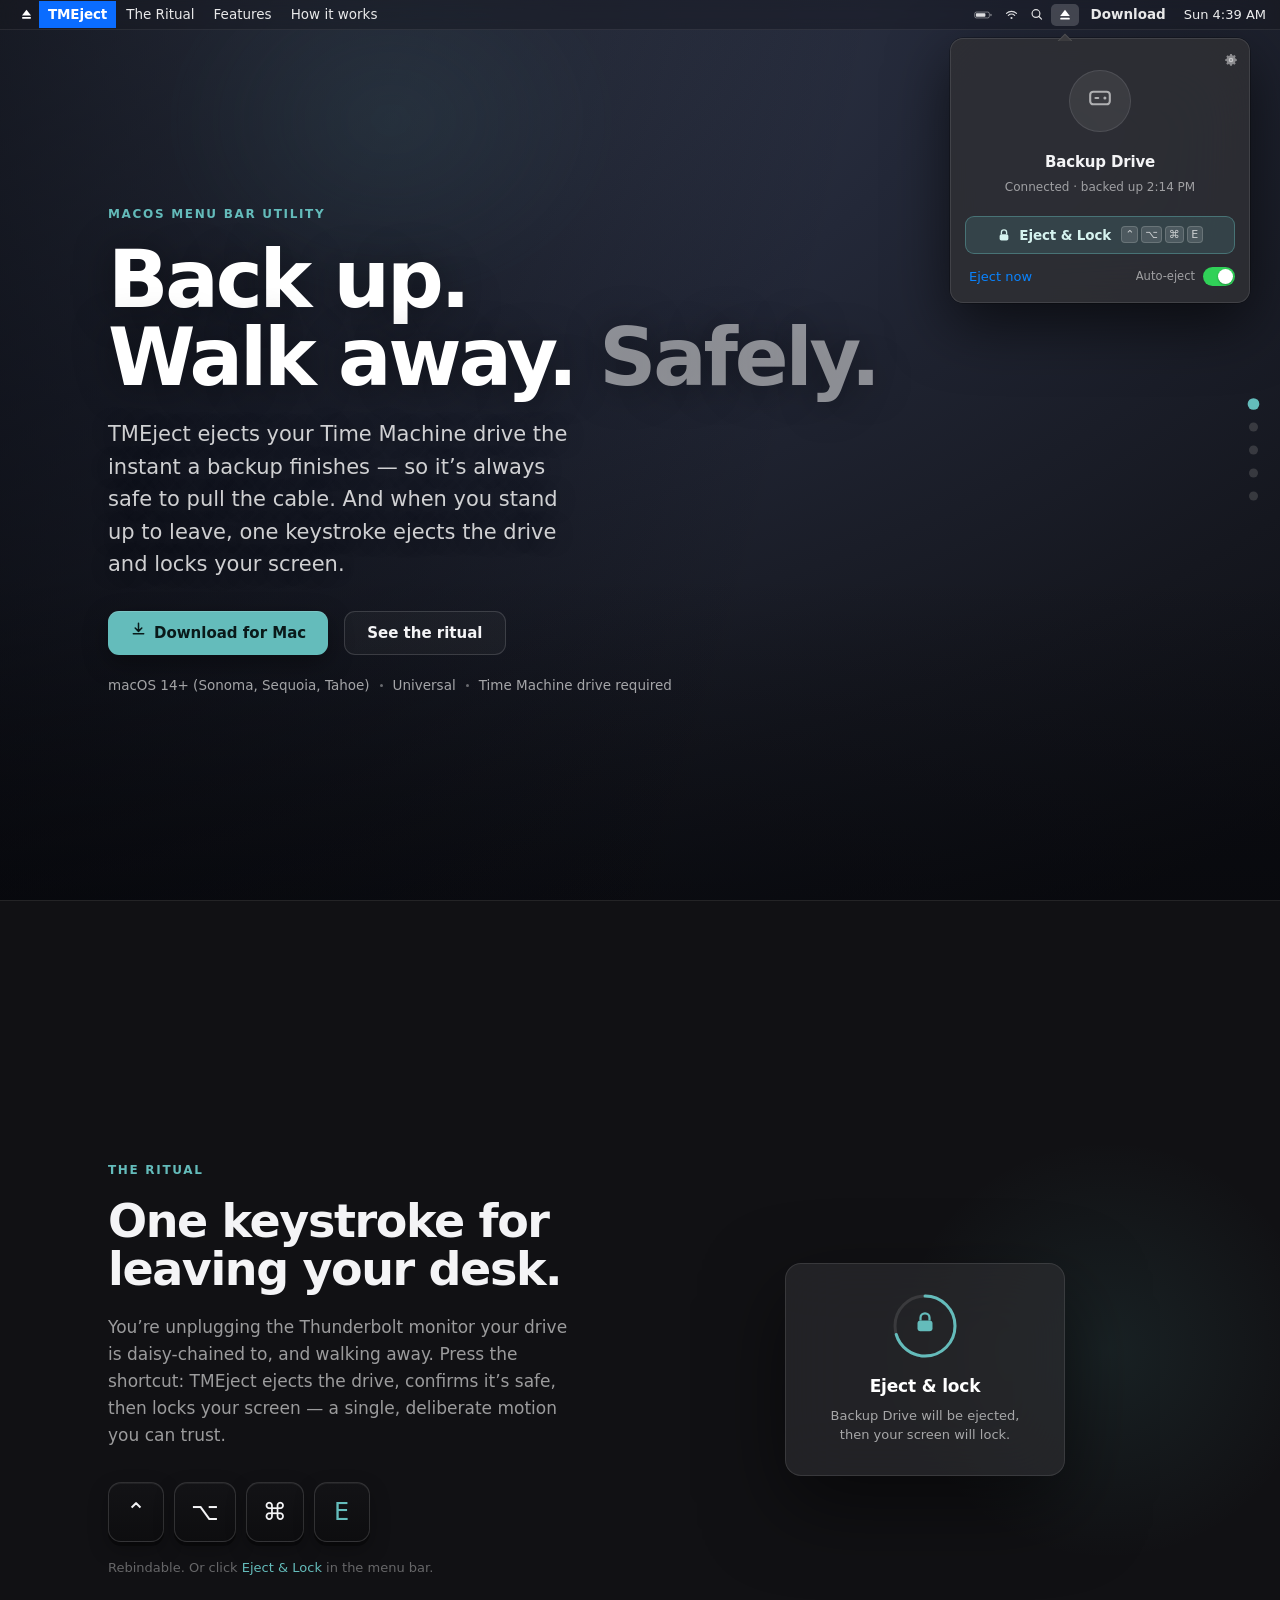
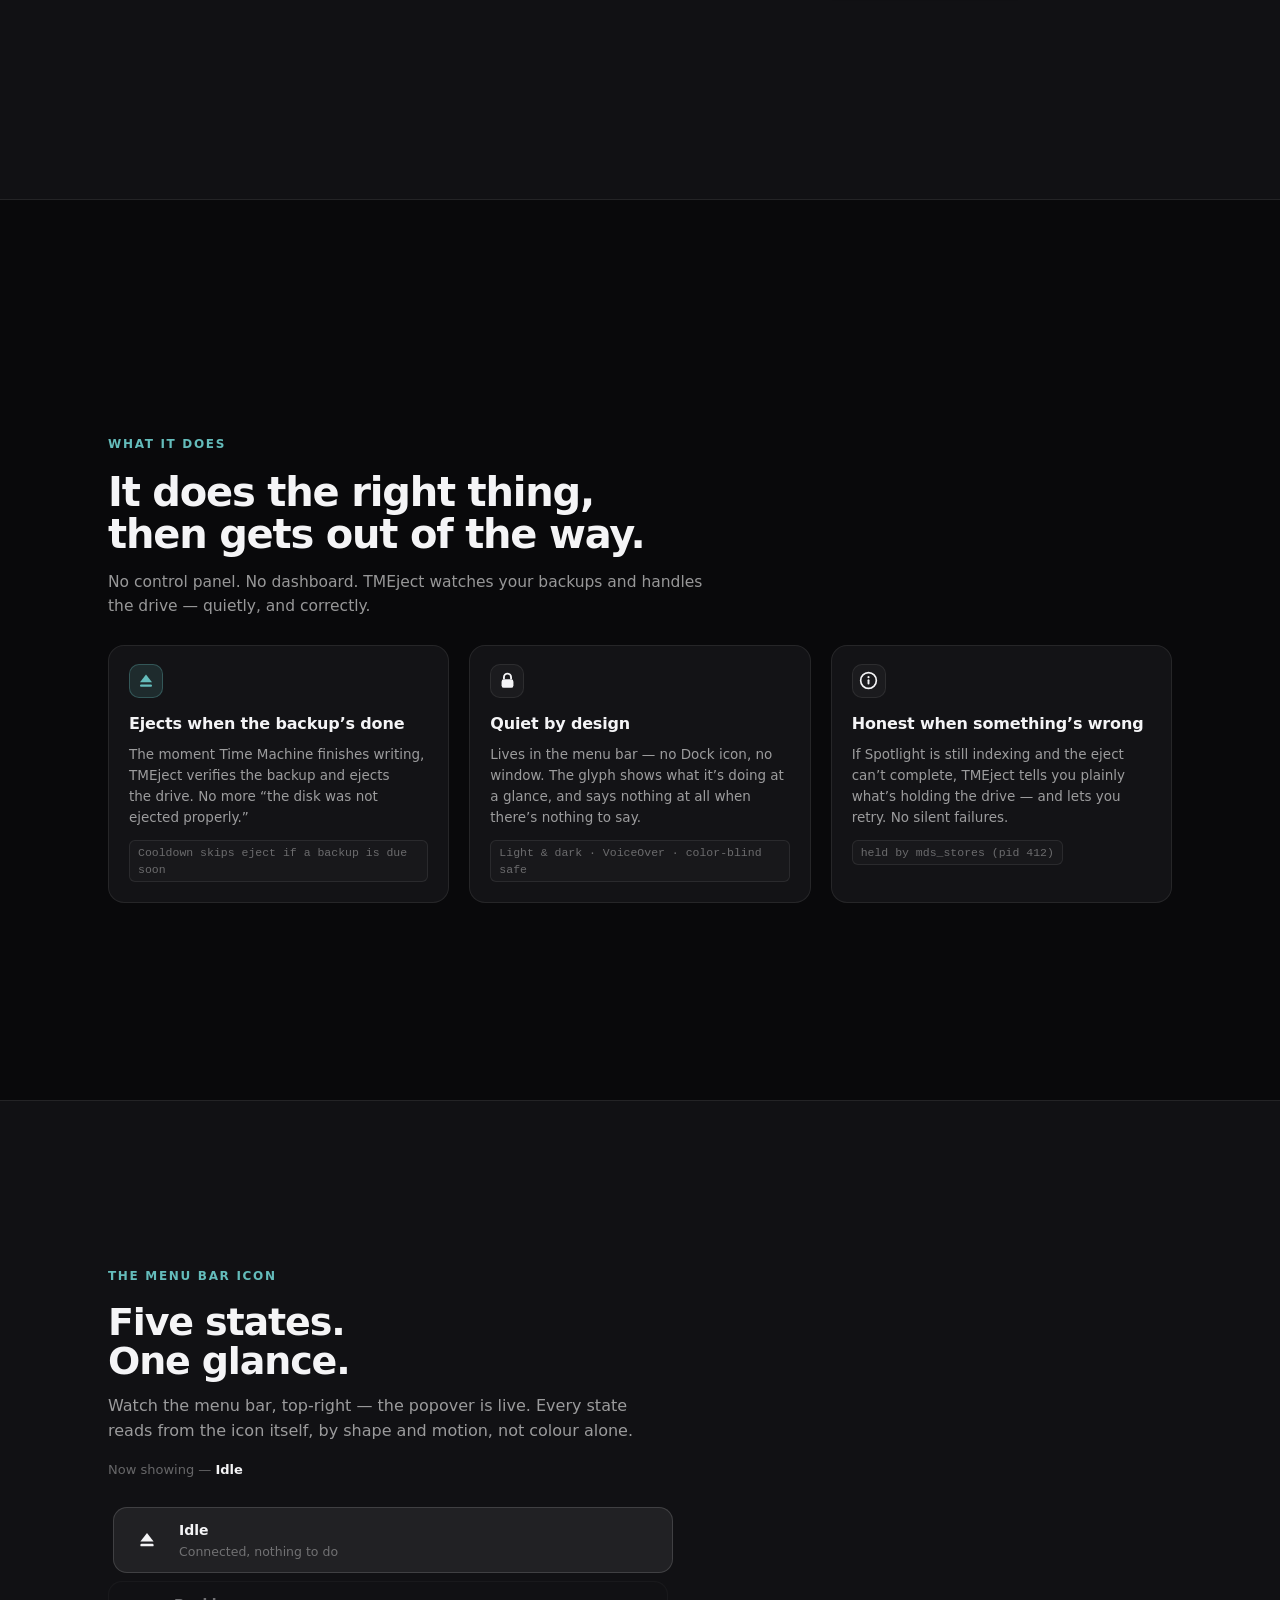
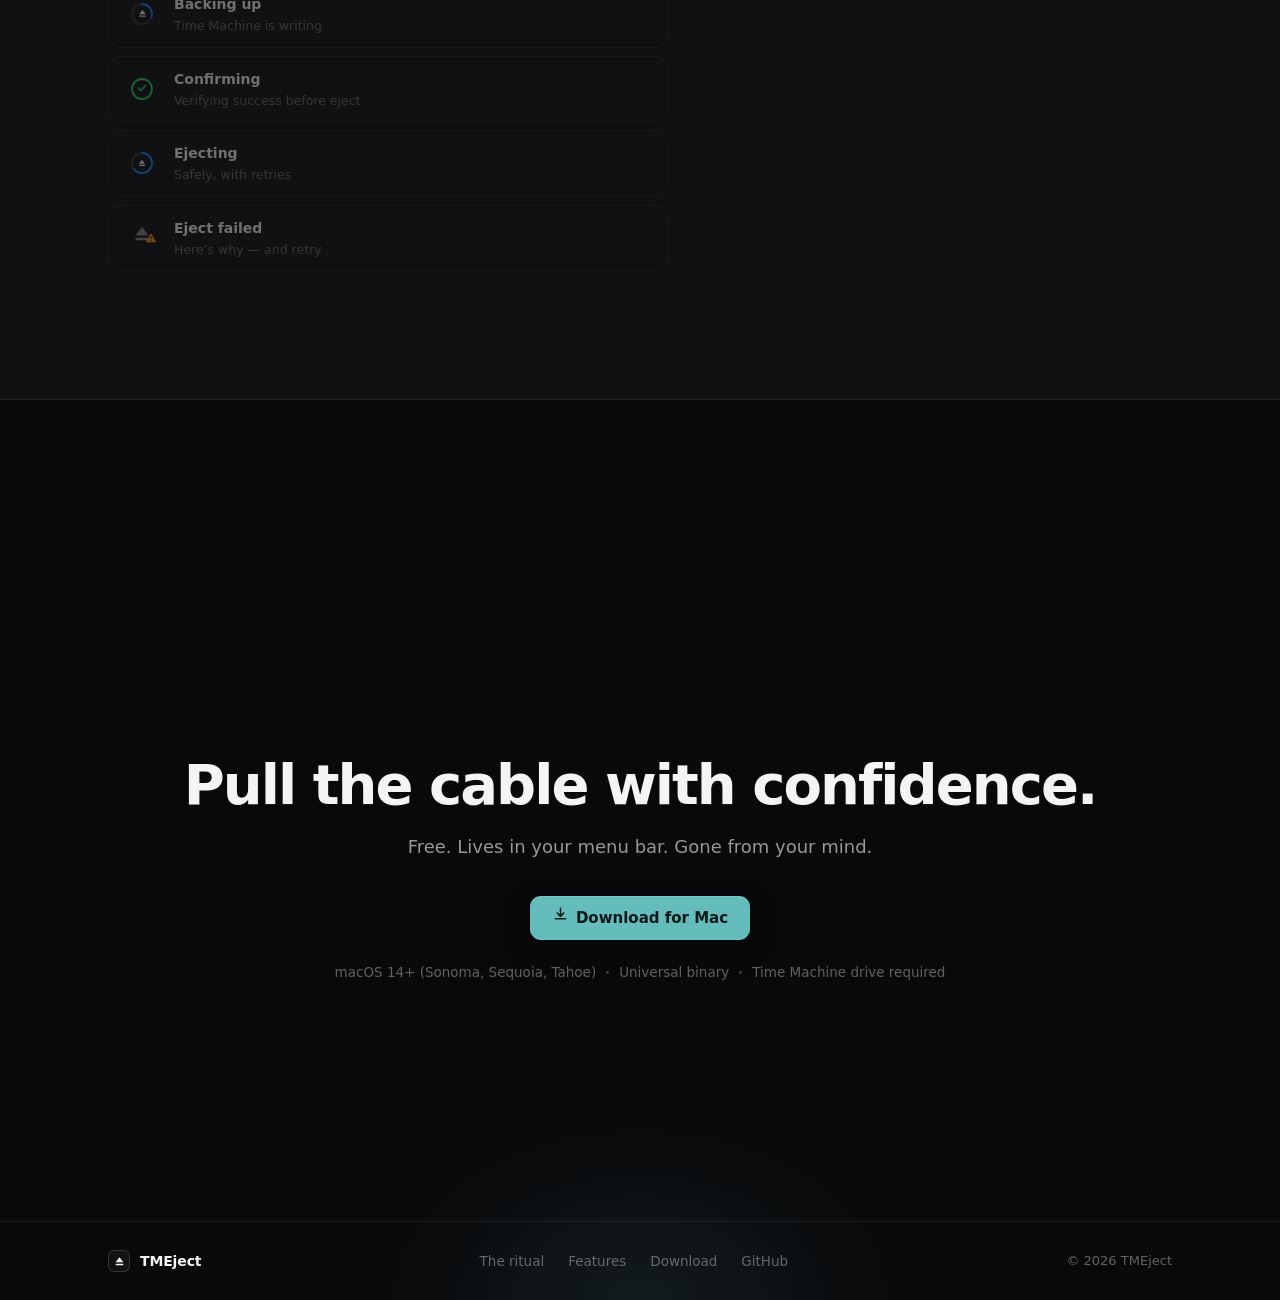
==== commit fb7076d5: "feat(site): v2 design with faux macOS desktop hero, live state machine, live clock" ====
--- a/site/index.html
+++ b/site/index.html
@@ -8,85 +8,35 @@
 <meta name="theme-color" content="#09090b" />
 <link rel="icon" type="image/png" href="assets/icon.png" />
 <link rel="apple-touch-icon" href="assets/icon.png" />
-<link rel="alternate" type="application/rss+xml" title="TMEject updates" href="appcast.xml" />
 <link rel="stylesheet" href="style.css" />
-<style>
-  /* ===== Paged mode: one full screen per section, snap on space/arrows ===== */
-  html.paged { scroll-snap-type: y mandatory; scroll-padding-top: 0; }
-  @media (prefers-reduced-motion: reduce) { html.paged { scroll-snap-type: none; } }
-
-  .page {
-    min-height: 100vh; min-height: 100dvh;
-    display: flex; flex-direction: column; justify-content: center;
-    scroll-snap-align: start; scroll-snap-stop: always;
-    position: relative; padding: 90px 0 52px; overflow: hidden;
-  }
-  .page > .wrap { width: 100%; }
-
-  /* hero: two columns so headline + product shot share one screen */
-  .page-hero .wrap { display: grid; grid-template-columns: 1.04fr 0.96fr; gap: clamp(32px, 5vw, 72px); align-items: center; }
-  .page-hero .hero-head { max-width: none; }
-  .page-hero .hero h1 { font-size: clamp(38px, 4.4vw, 62px); }
-  .page-hero .hero-lead { font-size: clamp(16px, 1.5vw, 18px); margin-top: 20px; }
-  .page-hero .hero-cta { margin-top: 28px; }
-  .page-hero .shot { margin-top: 0; }
-  .page-hero .desk { height: min(58vh, 460px); }
-
-  /* ritual */
-  .page-ritual .ritual-grid { width: 100%; }
-
-  /* features — keep the row inside one screen */
-  .page-features .feat-head { margin-bottom: clamp(20px, 3vh, 40px); }
-  .page-features .feat-head h2 { font-size: clamp(26px, 3.2vw, 40px); }
-  .page-features .feat-head p { font-size: 15.5px; margin-top: 14px; }
-  .page-features .feat-card { padding: 18px 20px 20px; }
-  .page-features .feat-ico { width: 34px; height: 34px; margin-bottom: 14px; }
-  .page-features .feat-card h3 { font-size: 16px; }
-  .page-features .feat-card p { font-size: 13.5px; margin-top: 8px; }
-  .page-features .feat-card .tag { margin-top: 12px; }
-
-  /* download page carries the footer pinned to the bottom */
-  .page-download { justify-content: center; }
-  .page-download .footer { position: absolute; left: 0; right: 0; bottom: 0; border-top: 0.5px solid var(--line); }
-
-  /* page dots */
-  .pagedots { position: fixed; right: 22px; top: 50%; transform: translateY(-50%); z-index: 45; display: flex; flex-direction: column; gap: 14px; }
-  .pagedots a { width: 9px; height: 9px; border-radius: 50%; background: rgba(255,255,255,0.22); transition: background 0.2s, transform 0.2s; }
-  .pagedots a:hover { background: rgba(255,255,255,0.45); }
-  .pagedots a.active { background: var(--ritual); transform: scale(1.3); }
-
-  @media (max-width: 880px) {
-    html.paged { scroll-snap-type: none; }
-    .page { min-height: auto; padding: 88px 0 60px; overflow: visible; }
-    .page-hero .wrap { grid-template-columns: 1fr; }
-    .page-hero .desk { height: auto; aspect-ratio: 16/10; }
-    .page-download .footer { position: static; margin-top: 56px; }
-    .pagedots { display: none; }
-  }
-</style>
 <script>document.documentElement.className = 'js paged';</script>
 </head>
 <body>
 
-<a class="skip-link" href="#hero">Skip to content</a>
-
-<!-- ============================================================ NAV -->
-<nav class="nav" id="nav" aria-label="Primary">
-  <div class="wrap">
-    <a class="brand" href="#hero">
-      <span class="mark" aria-hidden="true">
-        <svg width="15" height="15" viewBox="0 0 18 18" fill="none"><path d="M9 3.2 14.4 10.2H3.6L9 3.2Z" fill="currentColor"/><rect x="3.6" y="12.1" width="10.8" height="2.1" rx="1" fill="currentColor"/></svg>
-      </span>
-      TMEject
+<a class="skip-link" href="#main">Skip to content</a>
+
+<!-- ============================================================ MENU BAR (= the site nav) -->
+<div class="macbar" id="macbar" role="navigation" aria-label="Primary">
+  <div class="macbar-left">
+    <a class="logo" href="#hero" aria-label="TMEject home">
+      <svg width="15" height="15" viewBox="0 0 18 18" fill="none" aria-hidden="true"><path d="M9 3.2 14.4 10.2H3.6L9 3.2Z" fill="currentColor"/><rect x="3.6" y="12.1" width="10.8" height="2.1" rx="1" fill="currentColor"/></svg>
     </a>
-    <div class="nav-links">
-      <a class="nav-link" href="#ritual">The ritual</a>
-      <a class="nav-link" href="#features">Features</a>
-      <a class="nav-link" href="#states">How it works</a>
-      <a class="btn btn-ghost btn-sm" href="#download">Download</a>
-    </div>
-  </div>
-</nav>
+    <a class="app" href="#hero">TMEject</a>
+    <a class="menu" href="#ritual">The Ritual</a>
+    <a class="menu" href="#features">Features</a>
+    <a class="menu" href="#states">How it works</a>
+  </div>
+  <div class="macbar-right">
+    <span class="sysicon" aria-hidden="true"><svg width="19" height="12" viewBox="0 0 26 14" fill="none"><rect x="1" y="3" width="20" height="8" rx="2.2" stroke="currentColor" stroke-width="1.1" opacity="0.6"/><rect x="2.6" y="4.6" width="13" height="4.8" rx="1" fill="currentColor"/><rect x="22.4" y="5.4" width="1.6" height="3.2" rx="0.8" fill="currentColor" opacity="0.6"/></svg></span>
+    <span class="sysicon" aria-hidden="true"><svg width="15" height="12" viewBox="0 0 18 14" fill="none"><circle cx="9" cy="10.6" r="1.3" fill="currentColor"/><path d="M5.2 7.4a5.4 5.4 0 0 1 7.6 0" stroke="currentColor" stroke-width="1.4" stroke-linecap="round"/><path d="M3 5.1a8.6 8.6 0 0 1 12 0" stroke="currentColor" stroke-width="1.4" stroke-linecap="round"/></svg></span>
+    <span class="sysicon" aria-hidden="true"><svg width="14" height="13" viewBox="0 0 15 14" fill="none"><circle cx="6.4" cy="6" r="4.2" stroke="currentColor" stroke-width="1.3"/><path d="M9.6 9.2 12.4 12" stroke="currentColor" stroke-width="1.3" stroke-linecap="round"/></svg></span>
+    <a class="tme-item active" id="tmeIcon" href="#hero" aria-label="TMEject menu bar icon">
+      <svg width="16" height="16" viewBox="0 0 18 18" fill="none" aria-hidden="true"><path d="M9 3.2 14.4 10.2H3.6L9 3.2Z" fill="currentColor"/><rect x="3.6" y="12.1" width="10.8" height="2.1" rx="1" fill="currentColor"/></svg>
+    </a>
+    <a class="menu dl" href="#download">Download</a>
+    <span class="clock" id="macbarClock" aria-hidden="true">Thu 2:14 PM</span>
+  </div>
+</div>
 
 <!-- page dots -->
 <nav class="pagedots" aria-label="Page navigation">
@@ -97,18 +47,29 @@
   <a href="#download" aria-label="Download"></a>
 </nav>
 
-<main>
+<!-- ============================================================ LIVE POPOVER (persistent, JS-driven) -->
+<div class="pop--hidden" id="livePop" aria-live="polite" aria-label="TMEject menu bar popover preview">
+  <div class="pop-arrow"></div>
+  <span class="pop-gear" aria-hidden="true">
+    <svg width="14" height="14" viewBox="0 0 16 16" fill="none"><path d="M8 5.4A2.6 2.6 0 1 0 8 10.6 2.6 2.6 0 0 0 8 5.4Zm0 1.5a1.1 1.1 0 1 1 0 2.2 1.1 1.1 0 0 1 0-2.2Z" fill="currentColor"/><path d="M7 1h2l.3 1.6a5.5 5.5 0 0 1 1.3.55l1.4-.9 1.4 1.4-.9 1.4q.34.6.55 1.3L14.6 7v2l-1.6.3a5.5 5.5 0 0 1-.55 1.3l.9 1.4-1.4 1.4-1.4-.9q-.6.34-1.3.55L9 14.6H7l-.3-1.6a5.5 5.5 0 0 1-1.3-.55l-1.4.9-1.4-1.4.9-1.4a5.5 5.5 0 0 1-.55-1.3L1.4 9V7l1.6-.3q.21-.7.55-1.3l-.9-1.4 1.4-1.4 1.4.9q.6-.34 1.3-.55L7 1Z" fill="currentColor" opacity="0.9"/></svg>
+  </span>
+  <div id="popBody"></div>
+</div>
+
+<main id="main">
 
 <!-- ============================================================ HERO -->
-<section class="page page-hero" id="hero" aria-labelledby="hero-title">
-  <div class="hero-glow" aria-hidden="true"></div>
+<section class="page page-hero" id="hero" aria-labelledby="hero-heading">
+  <div class="desktop-wall" aria-hidden="true"></div>
+  <div class="hero-scrim" aria-hidden="true"></div>
+  <div class="hero-glow2" aria-hidden="true"></div>
   <div class="wrap">
     <div class="hero-head reveal">
       <div class="eyebrow">macOS menu bar utility</div>
-      <h1 id="hero-title">Back up.<br/>Walk away. <span class="muted">Safely.</span></h1>
+      <h1 id="hero-heading">Back up.<br/>Walk away. <span class="muted">Safely.</span></h1>
       <p class="hero-lead">TMEject ejects your Time Machine drive the instant a backup finishes — so it&rsquo;s always safe to pull the cable. And when you stand up to leave, one keystroke ejects the drive and locks your screen.</p>
       <div class="hero-cta">
-        <a class="btn btn-primary" href="downloads/TMEject-latest.dmg" id="download-hero">
+        <a class="btn btn-primary" href="downloads/TMEject-latest.dmg" download id="download-hero">
           <span class="dl-ico" aria-hidden="true"><svg width="17" height="17" viewBox="0 0 18 18" fill="none"><path d="M9 2.5V11M9 11 5.5 7.5M9 11l3.5-3.5" stroke="currentColor" stroke-width="1.6" stroke-linecap="round" stroke-linejoin="round"/><path d="M3.5 13.5h11" stroke="currentColor" stroke-width="1.6" stroke-linecap="round"/></svg></span>
           Download for Mac
         </a>
@@ -120,69 +81,23 @@
         <span>Time Machine drive required</span>
       </div>
     </div>
-
-    <!-- product shot -->
-    <div class="shot reveal" aria-hidden="true">
-      <div class="desk">
-        <div class="desk-bar">
-          <div class="l"><span class="b">Finder</span><span>File</span><span>Edit</span><span>View</span></div>
-          <div class="r">
-            <svg width="20" height="13" viewBox="0 0 26 14" fill="none" opacity="0.85"><rect x="1" y="3" width="20" height="8" rx="2.2" stroke="#fff" stroke-width="1.1" opacity="0.55"/><rect x="2.6" y="4.6" width="13" height="4.8" rx="1" fill="#fff"/><rect x="22.4" y="5.4" width="1.6" height="3.2" rx="0.8" fill="#fff" opacity="0.55"/></svg>
-            <svg width="15" height="13" viewBox="0 0 18 14" fill="none" opacity="0.85"><circle cx="9" cy="10.6" r="1.3" fill="#fff"/><path d="M5.2 7.4a5.4 5.4 0 0 1 7.6 0" stroke="#fff" stroke-width="1.4" stroke-linecap="round"/><path d="M3 5.1a8.6 8.6 0 0 1 12 0" stroke="#fff" stroke-width="1.4" stroke-linecap="round"/></svg>
-            <span class="tme">
-              <svg width="17" height="17" viewBox="0 0 18 18" fill="none"><path d="M9 3.2 14.4 10.2H3.6L9 3.2Z" fill="#fff"/><rect x="3.6" y="12.1" width="10.8" height="2.1" rx="1" fill="#fff"/></svg>
-            </span>
-            <span class="clock">Thu 2:14 PM</span>
-          </div>
-        </div>
-
-        <!-- popover B -->
-        <div class="pop">
-          <div class="pop-arrow"></div>
-          <span class="pop-gear">
-            <svg width="14" height="14" viewBox="0 0 16 16" fill="none"><path d="M8 5.4A2.6 2.6 0 1 0 8 10.6 2.6 2.6 0 0 0 8 5.4Zm0 1.5a1.1 1.1 0 1 1 0 2.2 1.1 1.1 0 0 1 0-2.2Z" fill="currentColor"/><path d="M7 1h2l.3 1.6a5.5 5.5 0 0 1 1.3.55l1.4-.9 1.4 1.4-.9 1.4q.34.6.55 1.3L14.6 7v2l-1.6.3a5.5 5.5 0 0 1-.55 1.3l.9 1.4-1.4 1.4-1.4-.9q-.6.34-1.3.55L9 14.6H7l-.3-1.6a5.5 5.5 0 0 1-1.3-.55l-1.4.9-1.4-1.4.9-1.4a5.5 5.5 0 0 1-.55-1.3L1.4 9V7l1.6-.3q.21-.7.55-1.3l-.9-1.4 1.4-1.4 1.4.9q.6-.34 1.3-.55L7 1Z" fill="currentColor" opacity="0.9"/></svg>
-          </span>
-          <div class="pop-hero">
-            <div class="hero-disc">
-              <div class="disc"></div>
-              <span class="g">
-                <svg width="28" height="28" viewBox="0 0 20 20" fill="none"><rect x="3" y="5.5" width="14" height="9" rx="2.2" stroke="currentColor" stroke-width="1.5"/><circle cx="13.5" cy="10" r="1.1" fill="currentColor"/><rect x="6" y="9.2" width="3.5" height="1.6" rx="0.8" fill="currentColor"/></svg>
-              </span>
-            </div>
-            <div class="name">Backup Drive</div>
-            <div class="sub">Connected &middot; backed up 2:14 PM</div>
-          </div>
-          <div class="pop-actions">
-            <button class="ritual-btn" type="button">
-              <svg width="14" height="14" viewBox="0 0 16 16" fill="none"><rect x="3" y="7" width="10" height="7.2" rx="2" fill="currentColor"/><path d="M5 7V5.2a3 3 0 0 1 6 0V7" stroke="currentColor" stroke-width="1.5" fill="none"/></svg>
-              Eject &amp; Lock
-              <span class="keys"><kbd>&#8963;</kbd><kbd>&#8997;</kbd><kbd>&#8984;</kbd><kbd>E</kbd></span>
-            </button>
-            <div class="pop-row">
-              <span class="pop-quiet">Eject now</span>
-              <span class="pop-auto">Auto-eject <span class="switch"></span></span>
-            </div>
-          </div>
-        </div>
-      </div>
-    </div>
   </div>
 </section>
 
 <!-- ============================================================ RITUAL -->
-<section class="page page-ritual ritual-sec" id="ritual" aria-labelledby="ritual-title">
+<section class="page ritual-sec" id="ritual" aria-labelledby="ritual-heading">
   <div class="glow" aria-hidden="true"></div>
   <div class="wrap">
     <div class="ritual-grid">
       <div class="ritual-copy reveal">
         <div class="eyebrow">The ritual</div>
-        <h2 id="ritual-title">One keystroke for leaving your desk.</h2>
+        <h2 id="ritual-heading">One keystroke for leaving your desk.</h2>
         <p>You&rsquo;re unplugging the Thunderbolt monitor your drive is daisy-chained to, and walking away. Press the shortcut: TMEject ejects the drive, confirms it&rsquo;s safe, then locks your screen — a single, deliberate motion you can trust.</p>
-        <div class="shortcut-display" aria-label="Keyboard shortcut: Control Option Command E">
-          <span class="big-key">&#8963;</span>
-          <span class="big-key">&#8997;</span>
-          <span class="big-key">&#8984;</span>
-          <span class="big-key lett">E</span>
+        <div class="shortcut-display" aria-label="Default shortcut: Control Option Command E">
+          <span class="big-key" aria-hidden="true">&#8963;</span>
+          <span class="big-key" aria-hidden="true">&#8997;</span>
+          <span class="big-key" aria-hidden="true">&#8984;</span>
+          <span class="big-key lett" aria-hidden="true">E</span>
         </div>
         <div class="shortcut-cap">Rebindable. Or click <span style="color:var(--ritual)">Eject &amp; Lock</span> in the menu bar.</div>
       </div>
@@ -201,11 +116,11 @@
 </section>
 
 <!-- ============================================================ FEATURES -->
-<section class="page page-features" id="features" aria-labelledby="features-title">
+<section class="page page-features" id="features" aria-labelledby="features-heading">
   <div class="wrap">
     <div class="feat-head reveal">
       <div class="eyebrow">What it does</div>
-      <h2 id="features-title">It does the right thing, then gets out of the way.</h2>
+      <h2 id="features-heading">It does the right thing, then gets out of the way.</h2>
       <p>No control panel. No dashboard. TMEject watches your backups and handles the drive — quietly, and correctly.</p>
     </div>
     <div class="feat-grid">
@@ -232,71 +147,70 @@
 </section>
 
 <!-- ============================================================ STATES -->
-<section class="page states-sec" id="states" aria-labelledby="states-title">
+<section class="page states-sec" id="states" aria-labelledby="states-heading">
   <div class="wrap">
-    <div class="states-head reveal">
-      <div class="eyebrow">The menu bar icon</div>
-      <h2 id="states-title">Five states. One glance.</h2>
-      <p>Every state reads from the icon itself — by shape and motion, not just color — so you always know where things stand.</p>
-    </div>
-    <div class="states-row">
-      <div class="state-item reveal">
-        <div class="state-icn" aria-hidden="true"><svg width="22" height="22" viewBox="0 0 18 18" fill="none"><path d="M9 3.2 14.4 10.2H3.6L9 3.2Z" fill="currentColor"/><rect x="3.6" y="12.1" width="10.8" height="2.1" rx="1" fill="currentColor"/></svg></div>
-        <div><div class="state-name">Idle</div><div class="state-desc">Connected, nothing to do</div></div>
-      </div>
-      <div class="state-item reveal">
-        <div class="state-icn" aria-hidden="true">
-          <svg width="24" height="24" viewBox="0 0 24 24" fill="none"><circle cx="12" cy="12" r="10" stroke="rgba(127,127,127,0.3)" stroke-width="1.8"/><circle cx="12" cy="12" r="10" stroke="var(--blue)" stroke-width="1.8" stroke-linecap="round" stroke-dasharray="62.8" stroke-dashoffset="44" transform="rotate(-90 12 12)"/></svg>
-          <span style="position:absolute"><svg width="11" height="11" viewBox="0 0 18 18" fill="none"><path d="M9 3.2 14.4 10.2H3.6L9 3.2Z" fill="currentColor"/><rect x="3.6" y="12.1" width="10.8" height="2.1" rx="1" fill="currentColor"/></svg></span>
-        </div>
-        <div><div class="state-name">Backing up</div><div class="state-desc">Time Machine is writing</div></div>
-      </div>
-      <div class="state-item reveal">
-        <div class="state-icn" aria-hidden="true">
-          <svg width="24" height="24" viewBox="0 0 24 24" fill="none"><circle cx="12" cy="12" r="10" stroke="var(--green)" stroke-width="1.8"/></svg>
-          <span style="position:absolute;color:var(--green)"><svg width="12" height="12" viewBox="0 0 16 16" fill="none"><path d="M3.4 8.4 6.6 11.4 12.6 4.8" stroke="currentColor" stroke-width="1.9" stroke-linecap="round" stroke-linejoin="round"/></svg></span>
-        </div>
-        <div><div class="state-name">Confirming</div><div class="state-desc">Verifying success</div></div>
-      </div>
-      <div class="state-item reveal">
-        <div class="state-icn" aria-hidden="true">
-          <svg width="24" height="24" viewBox="0 0 24 24" fill="none"><circle cx="12" cy="12" r="10" stroke="rgba(127,127,127,0.3)" stroke-width="1.8"/><circle cx="12" cy="12" r="10" stroke="var(--blue)" stroke-width="1.8" stroke-linecap="round" stroke-dasharray="62.8" stroke-dashoffset="22" transform="rotate(-90 12 12)"/></svg>
-          <span style="position:absolute"><svg width="10" height="10" viewBox="0 0 18 18" fill="none"><path d="M9 3.2 14.4 10.2H3.6L9 3.2Z" fill="currentColor"/><rect x="3.6" y="12.1" width="10.8" height="2.1" rx="1" fill="currentColor"/></svg></span>
-        </div>
-        <div><div class="state-name">Ejecting</div><div class="state-desc">Safely, with retries</div></div>
-      </div>
-      <div class="state-item reveal">
-        <div class="state-icn" aria-hidden="true">
-          <span style="opacity:0.5"><svg width="22" height="22" viewBox="0 0 18 18" fill="none"><path d="M9 3.2 14.4 10.2H3.6L9 3.2Z" fill="currentColor"/><rect x="3.6" y="12.1" width="10.8" height="2.1" rx="1" fill="currentColor"/></svg></span>
-          <span style="position:absolute;right:2px;bottom:4px;color:var(--orange)"><svg width="12" height="12" viewBox="0 0 16 16" fill="none"><path d="M8 1.6 15 13.6H1L8 1.6Z" fill="currentColor"/><rect x="7.2" y="5.6" width="1.6" height="4" rx="0.8" fill="#1a1a1a"/><circle cx="8" cy="11.4" r="0.95" fill="#1a1a1a"/></svg></span>
-        </div>
-        <div><div class="state-name">Eject failed</div><div class="state-desc">Here&rsquo;s why &mdash; and retry</div></div>
+    <div class="states-grid">
+      <div class="states-head reveal">
+        <div class="eyebrow">The menu bar icon</div>
+        <h2 id="states-heading">Five states.<br/>One glance.</h2>
+        <p>Watch the menu bar, top-right &mdash; the popover is live. Every state reads from the icon itself, by shape and motion, not colour alone.</p>
+        <div class="states-hint" id="statesHint">Now showing &mdash; <b>Idle</b></div>
+      </div>
+      <div class="states-row" id="statesList">
+        <div class="state-item" data-state="idle">
+          <div class="state-icn" aria-hidden="true"><svg width="22" height="22" viewBox="0 0 18 18" fill="none"><path d="M9 3.2 14.4 10.2H3.6L9 3.2Z" fill="currentColor"/><rect x="3.6" y="12.1" width="10.8" height="2.1" rx="1" fill="currentColor"/></svg></div>
+          <div><div class="state-name">Idle</div><div class="state-desc">Connected, nothing to do</div></div>
+        </div>
+        <div class="state-item" data-state="backingUp">
+          <div class="state-icn" aria-hidden="true">
+            <svg width="24" height="24" viewBox="0 0 24 24" fill="none"><circle cx="12" cy="12" r="10" stroke="rgba(127,127,127,0.3)" stroke-width="1.8"/><circle cx="12" cy="12" r="10" stroke="var(--blue)" stroke-width="1.8" stroke-linecap="round" stroke-dasharray="62.8" stroke-dashoffset="44" transform="rotate(-90 12 12)"/></svg>
+            <span style="position:absolute"><svg width="11" height="11" viewBox="0 0 18 18" fill="none"><path d="M9 3.2 14.4 10.2H3.6L9 3.2Z" fill="currentColor"/><rect x="3.6" y="12.1" width="10.8" height="2.1" rx="1" fill="currentColor"/></svg></span>
+          </div>
+          <div><div class="state-name">Backing up</div><div class="state-desc">Time Machine is writing</div></div>
+        </div>
+        <div class="state-item" data-state="confirming">
+          <div class="state-icn" aria-hidden="true">
+            <svg width="24" height="24" viewBox="0 0 24 24" fill="none"><circle cx="12" cy="12" r="10" stroke="var(--green)" stroke-width="1.8"/></svg>
+            <span style="position:absolute;color:var(--green)"><svg width="12" height="12" viewBox="0 0 16 16" fill="none"><path d="M3.4 8.4 6.6 11.4 12.6 4.8" stroke="currentColor" stroke-width="1.9" stroke-linecap="round" stroke-linejoin="round"/></svg></span>
+          </div>
+          <div><div class="state-name">Confirming</div><div class="state-desc">Verifying success before eject</div></div>
+        </div>
+        <div class="state-item" data-state="ejecting">
+          <div class="state-icn" aria-hidden="true">
+            <svg width="24" height="24" viewBox="0 0 24 24" fill="none"><circle cx="12" cy="12" r="10" stroke="rgba(127,127,127,0.3)" stroke-width="1.8"/><circle cx="12" cy="12" r="10" stroke="var(--blue)" stroke-width="1.8" stroke-linecap="round" stroke-dasharray="62.8" stroke-dashoffset="22" transform="rotate(-90 12 12)"/></svg>
+            <span style="position:absolute"><svg width="10" height="10" viewBox="0 0 18 18" fill="none"><path d="M9 3.2 14.4 10.2H3.6L9 3.2Z" fill="currentColor"/><rect x="3.6" y="12.1" width="10.8" height="2.1" rx="1" fill="currentColor"/></svg></span>
+          </div>
+          <div><div class="state-name">Ejecting</div><div class="state-desc">Safely, with retries</div></div>
+        </div>
+        <div class="state-item" data-state="failed">
+          <div class="state-icn" aria-hidden="true">
+            <span style="opacity:0.5"><svg width="22" height="22" viewBox="0 0 18 18" fill="none"><path d="M9 3.2 14.4 10.2H3.6L9 3.2Z" fill="currentColor"/><rect x="3.6" y="12.1" width="10.8" height="2.1" rx="1" fill="currentColor"/></svg></span>
+            <span style="position:absolute;right:2px;bottom:4px;color:var(--orange)"><svg width="12" height="12" viewBox="0 0 16 16" fill="none"><path d="M8 1.6 15 13.6H1L8 1.6Z" fill="currentColor"/><rect x="7.2" y="5.6" width="1.6" height="4" rx="0.8" fill="#1a1a1a"/><circle cx="8" cy="11.4" r="0.95" fill="#1a1a1a"/></svg></span>
+          </div>
+          <div><div class="state-name">Eject failed</div><div class="state-desc">Here&rsquo;s why &mdash; and retry</div></div>
+        </div>
       </div>
     </div>
   </div>
 </section>
 
 <!-- ============================================================ DOWNLOAD + FOOTER -->
-<section class="page page-download cta" id="download" aria-labelledby="download-title">
+<section class="page page-download" id="download" aria-labelledby="download-heading">
   <div class="glow" aria-hidden="true"></div>
   <div class="wrap cta-inner">
     <div class="reveal">
-      <h2 id="download-title">Pull the cable with confidence.</h2>
-      <p>Lives in your menu bar. Gone from your mind.</p>
+      <h2 id="download-heading">Pull the cable with confidence.</h2>
+      <p>Free. Lives in your menu bar. Gone from your mind.</p>
       <div class="hero-cta">
-        <a class="btn btn-primary" href="downloads/TMEject-latest.dmg" id="download-main">
+        <a class="btn btn-primary" href="downloads/TMEject-latest.dmg" download id="download-main">
           <span class="dl-ico" aria-hidden="true"><svg width="17" height="17" viewBox="0 0 18 18" fill="none"><path d="M9 2.5V11M9 11 5.5 7.5M9 11l3.5-3.5" stroke="currentColor" stroke-width="1.6" stroke-linecap="round" stroke-linejoin="round"/><path d="M3.5 13.5h11" stroke="currentColor" stroke-width="1.6" stroke-linecap="round"/></svg></span>
-          Download TMEject
+          Download for Mac
         </a>
       </div>
       <div class="cta-reqs">
         <span>macOS 14+ (Sonoma, Sequoia, Tahoe)</span><span class="dot"></span>
         <span>Universal binary</span><span class="dot"></span>
-        <span>Notarized by Apple</span><span class="dot"></span>
         <span>Time Machine drive required</span>
-      </div>
-      <div class="cta-sub">
-        Auto-updates via <a href="appcast.xml">Sparkle</a> · Source on <a href="https://github.com/D4G4/TMEject">GitHub</a>
       </div>
     </div>
   </div>
@@ -310,8 +224,7 @@
         <a href="#ritual">The ritual</a>
         <a href="#features">Features</a>
         <a href="#download">Download</a>
-        <a href="https://github.com/D4G4/TMEject">GitHub</a>
-        <a href="https://github.com/D4G4/TMEject/releases">Release notes</a>
+        <a href="https://github.com/D4G4/TMEject" rel="noopener">GitHub</a>
       </div>
       <div class="foot-copy">&copy; <span id="year">2026</span> TMEject</div>
     </div>
@@ -321,32 +234,192 @@
 </main>
 
 <script>
-  const nav = document.getElementById('nav');
+  /* ===== LIVE MENU BAR CLOCK ===== */
+  (function liveClock(){
+    const el = document.getElementById('macbarClock');
+    if (!el) return;
+    const days = ['Sun','Mon','Tue','Wed','Thu','Fri','Sat'];
+    function tick(){
+      const d = new Date();
+      const h12 = ((d.getHours() + 11) % 12) + 1;
+      const m = d.getMinutes().toString().padStart(2, '0');
+      const ampm = d.getHours() < 12 ? 'AM' : 'PM';
+      el.textContent = days[d.getDay()] + ' ' + h12 + ':' + m + ' ' + ampm;
+    }
+    tick();
+    setInterval(tick, 15000);
+  })();
+
+  const macbar = document.getElementById('macbar');
   const dots = [...document.querySelectorAll('.pagedots a')];
+  const litItems = [...document.querySelectorAll('.macbar .app, .macbar .menu')];
   const pages = [...document.querySelectorAll('.page')];
 
-  // active page → dot highlight + nav background (solid past the hero)
-  const pageIO = new IntersectionObserver((entries) => {
-    entries.forEach(e => {
-      if (e.isIntersecting) {
-        const id = e.target.id;
-        dots.forEach(d => d.classList.toggle('active', d.getAttribute('href') === '#' + id));
-        nav.classList.toggle('scrolled', id !== 'hero');
-      }
-    });
-  }, { threshold: 0.55 });
-  pages.forEach(p => pageIO.observe(p));
-
-  // reveal content as each page comes in
-  const revealIO = new IntersectionObserver((entries) => {
-    entries.forEach(e => { if (e.isIntersecting) { e.target.classList.add('in'); revealIO.unobserve(e.target); } });
-  }, { rootMargin: '0px 0px -6% 0px', threshold: 0.08 });
+  /* ===== LIVE POPOVER STATE MACHINE ===== */
+  const livePop = document.getElementById('livePop');
+  const popBody = document.getElementById('popBody');
+  const barIcon = document.getElementById('tmeIcon');
+  const statesList = document.getElementById('statesList');
+  const statesHint = document.getElementById('statesHint');
+  const isWide = () => window.innerWidth > 880;
+  const RC = 2 * Math.PI * 34.5; // 72px disc, stroke 3
+  const NAMES = { idle:'Idle', backingUp:'Backing up', confirming:'Confirming', ejecting:'Ejecting', failed:'Eject failed' };
+  const G = {
+    drive: s => `<svg width="${s}" height="${s}" viewBox="0 0 20 20" fill="none"><rect x="3" y="5.5" width="14" height="9" rx="2.2" stroke="currentColor" stroke-width="1.5"/><circle cx="13.5" cy="10" r="1.1" fill="currentColor"/><rect x="6" y="9.2" width="3.5" height="1.6" rx="0.8" fill="currentColor"/></svg>`,
+    eject: s => `<svg width="${s}" height="${s}" viewBox="0 0 18 18" fill="none"><path d="M9 3.2 14.4 10.2H3.6L9 3.2Z" fill="currentColor"/><rect x="3.6" y="12.1" width="10.8" height="2.1" rx="1" fill="currentColor"/></svg>`,
+    check: s => `<svg width="${s}" height="${s}" viewBox="0 0 16 16" fill="none"><path d="M3.4 8.4 6.6 11.4 12.6 4.8" stroke="currentColor" stroke-width="1.9" stroke-linecap="round" stroke-linejoin="round"/></svg>`,
+    bang: s => `<svg width="${s}" height="${s}" viewBox="0 0 16 16" fill="none"><path d="M8 1.6 15 13.6H1L8 1.6Z" fill="currentColor"/><rect x="7.2" y="5.6" width="1.6" height="4" rx="0.8" fill="#1a1a1a"/><circle cx="8" cy="11.4" r="0.95" fill="#1a1a1a"/></svg>`,
+  };
+  function discRing(color, pct){
+    if (pct === null) return '';
+    const indet = pct === 'indet';
+    const off = indet ? RC * 0.72 : RC * (1 - pct / 100);
+    return `<svg class="${indet ? 'ring-spin' : ''}" width="72" height="72" viewBox="0 0 72 72" fill="none" style="position:absolute;inset:0"><circle cx="36" cy="36" r="34.5" stroke="rgba(127,127,127,0.22)" stroke-width="3"/><circle class="ring-prog" cx="36" cy="36" r="34.5" stroke="${color}" stroke-width="3" stroke-linecap="round" stroke-dasharray="${RC}" stroke-dashoffset="${off}" transform="rotate(-90 36 36)"/></svg>`;
+  }
+  const RITUAL = `<button class="ritual-btn"><svg width="14" height="14" viewBox="0 0 16 16" fill="none"><rect x="3" y="7" width="10" height="7.2" rx="2" fill="currentColor"/><path d="M5 7V5.2a3 3 0 0 1 6 0V7" stroke="currentColor" stroke-width="1.5" fill="none"/></svg> Eject &amp; Lock <span class="keys"><kbd>⌃</kbd><kbd>⌥</kbd><kbd>⌘</kbd><kbd>E</kbd></span></button>`;
+  function popHTML(state, d){
+    d = d || {}; const pct = d.pct || 0, attempt = d.attempt || 1;
+    let disc = G.drive(28), glyphColor = 'rgba(255,255,255,0.6)', ring = '', sub = '', body = '', discStyle = '';
+    if (state === 'idle'){
+      sub = 'Connected &middot; backed up 2:14 PM';
+      body = `<div class="pop-actions">${RITUAL}<div class="pop-row"><span class="pop-quiet">Eject now</span><span class="pop-auto">Auto-eject <span class="switch"></span></span></div></div>`;
+    } else if (state === 'backingUp'){
+      ring = discRing('var(--blue)', pct); glyphColor = 'rgba(255,255,255,0.85)'; disc = G.eject(22);
+      sub = `Backing up &middot; <b class="pct">${Math.round(pct)}%</b>`;
+      body = `<div class="pop-prog"><div class="pop-bar"><i style="width:${pct}%"></i></div></div><div class="pop-note">TMEject will eject automatically when the backup finishes.</div>`;
+    } else if (state === 'confirming'){
+      ring = discRing('var(--green)', 100); glyphColor = 'var(--green)'; disc = G.check(26);
+      sub = 'Backup complete — verifying';
+      body = `<div class="pop-prog"><div class="pop-bar indet"><i></i></div></div><div class="pop-note">Confirming the backup succeeded before ejecting.</div>`;
+    } else if (state === 'ejecting'){
+      ring = discRing('var(--blue)', pct); glyphColor = 'rgba(255,255,255,0.85)'; disc = G.eject(22);
+      sub = `Ejecting safely &middot; <b class="att">attempt ${attempt}</b>`;
+      body = `<div class="pop-prog"><div class="pop-bar"><i style="width:${pct}%"></i></div></div><div class="pop-note">Spotlight is indexing the drive — this can take a moment. You can keep working.</div>`;
+    } else { // failed
+      glyphColor = 'var(--orange)'; disc = G.bang(24);
+      discStyle = 'background: color-mix(in srgb, var(--orange) 14%, transparent); border-color: color-mix(in srgb, var(--orange) 32%, transparent);';
+      sub = 'Couldn’t eject — drive still in use';
+      body = `<div class="pop-why">held by <span class="pid">mds_stores (pid 412)</span></div><div class="twin"><button class="b1">Try again</button><button class="b2">Force eject</button></div>`;
+    }
+    return `<div class="pop-hero"><div class="hero-disc"><div class="disc" style="${discStyle}"></div>${ring}<span class="g" style="color:${glyphColor}">${disc}</span></div><div class="name">Backup Drive</div><div class="sub">${sub}</div></div>${body}`;
+  }
+  function barRing(color, pct){
+    const r = 8, c = 2 * Math.PI * r, indet = pct === 'indet';
+    const off = indet ? c * 0.72 : c * (1 - pct / 100);
+    return `<svg class="${indet ? 'ring-spin' : ''}" width="18" height="18" viewBox="0 0 18 18" fill="none" style="position:absolute;inset:0"><circle cx="9" cy="9" r="8" stroke="rgba(255,255,255,0.32)" stroke-width="1.6"/><circle cx="9" cy="9" r="8" stroke="${color}" stroke-width="1.6" stroke-linecap="round" stroke-dasharray="${c}" stroke-dashoffset="${off}" transform="rotate(-90 9 9)"/></svg>`;
+  }
+  function setBarIcon(state, d){
+    d = d || {}; const pct = d.pct || 0; let html;
+    const wrap = inner => `<span style="position:relative;width:18px;height:18px;display:grid;place-items:center">${inner}</span>`;
+    if (state === 'backingUp') html = wrap(barRing('#fff', pct) + `<span style="position:absolute">${G.eject(9)}</span>`);
+    else if (state === 'confirming') html = wrap(barRing('#fff', 100) + `<span style="position:absolute">${G.check(9)}</span>`);
+    else if (state === 'ejecting') html = wrap(barRing('#fff', pct) + `<span style="position:absolute">${G.eject(9)}</span>`);
+    else if (state === 'failed') html = wrap(`<span style="opacity:0.55">${G.eject(15)}</span><span style="position:absolute;right:-3px;bottom:-2px;color:var(--orange)">${G.bang(10)}</span>`);
+    else html = G.eject(16);
+    if (barIcon) barIcon.innerHTML = html;
+  }
+  function highlight(state){
+    if (statesList) [...statesList.querySelectorAll('.state-item')].forEach(it => it.classList.toggle('lit', it.dataset.state === state));
+    if (statesHint) statesHint.innerHTML = 'Now showing &mdash; <b>' + NAMES[state] + '</b>';
+  }
+  function setState(state, d){ popBody.innerHTML = popHTML(state, d); setBarIcon(state, d); highlight(state); }
+  function updateProgress(state, pct, attempt){
+    const rp = popBody.querySelector('.ring-prog'); if (rp) rp.setAttribute('stroke-dashoffset', RC * (1 - pct / 100));
+    const bar = popBody.querySelector('.pop-bar > i'); if (bar) bar.style.width = pct + '%';
+    const pctEl = popBody.querySelector('.pct'); if (pctEl) pctEl.textContent = Math.round(pct) + '%';
+    const attEl = popBody.querySelector('.att'); if (attEl) attEl.textContent = 'attempt ' + attempt;
+    setBarIcon(state, { pct, attempt });
+  }
+  const seq = [
+    { s:'idle', hold:1500 }, { s:'backingUp', dur:2600 }, { s:'confirming', hold:1400 },
+    { s:'ejecting', dur:2900 }, { s:'failed', hold:2700 },
+  ];
+  let playing = false, toId = null, intId = null, idx = 0;
+  function clearTimers(){ if (toId){ clearTimeout(toId); toId = null; } if (intId){ clearInterval(intId); intId = null; } }
+  function stepSeq(){
+    if (!playing) return;
+    const item = seq[idx];
+    setState(item.s, { pct:0, attempt:1 });
+    if (item.dur){
+      const start = Date.now();
+      intId = setInterval(() => {
+        if (!playing){ clearInterval(intId); intId = null; return; }
+        const pct = Math.min(100, (Date.now() - start) / item.dur * 100);
+        const attempt = item.s === 'ejecting' ? (pct > 75 ? 3 : pct > 40 ? 2 : 1) : 1;
+        updateProgress(item.s, pct, attempt);
+        if (pct >= 100){ clearInterval(intId); intId = null; toId = setTimeout(nextSeq, 360); }
+      }, 16);
+    } else toId = setTimeout(nextSeq, item.hold);
+  }
+  function nextSeq(){ if (!playing) return; idx = (idx + 1) % seq.length; stepSeq(); }
+  function startPlay(){ if (playing) return; playing = true; idx = 0; stepSeq(); }
+  function stopPlay(){ playing = false; clearTimers(); setState('idle', {}); }
+  setState('idle', {}); // initial
+
+  // ---- scroll-driven active section (robust; no IntersectionObserver) ----
   document.querySelectorAll('.reveal').forEach((el, i) => {
     el.style.transitionDelay = (Math.min(i % 3, 2) * 80) + 'ms';
-    revealIO.observe(el);
+    // hide only elements that start below the fold, so they can animate in
+    if (el.getBoundingClientRect().top >= window.innerHeight * 0.9) el.classList.add('pre');
   });
+  function updateReveal(){
+    const h = window.innerHeight;
+    document.querySelectorAll('.reveal.pre').forEach(el => {
+      if (el.getBoundingClientRect().top < h * 0.9) el.classList.remove('pre');
+    });
+  }
+  function activeSection(){
+    const vc = window.innerHeight / 2;
+    let best = null, bestDist = Infinity;
+    pages.forEach(p => {
+      const r = p.getBoundingClientRect();
+      const d = Math.abs((r.top + r.height / 2) - vc);
+      if (d < bestDist) { bestDist = d; best = p; }
+    });
+    return best;
+  }
+  let lastId = null;
+  function onScroll(){
+    updateReveal();
+    const sec = activeSection(); if (!sec) return;
+    const id = sec.id;
+    dots.forEach(d => d.classList.toggle('active', d.getAttribute('href') === '#' + id));
+    macbar.classList.toggle('solid', id !== 'hero');
+    litItems.forEach(m => m.classList.toggle('lit', m.getAttribute('href') === '#' + id));
+    if (id !== lastId) {
+      lastId = id;
+      const showPop = (id === 'hero' || id === 'states') && isWide();
+      livePop.classList.toggle('pop--hidden', !showPop);
+      if (id === 'states' && isWide()) startPlay(); else stopPlay();
+    }
+  }
+  window.addEventListener('scroll', onScroll, { passive: true });
+  document.addEventListener('scroll', onScroll, { passive: true, capture: true });
+  window.addEventListener('resize', onScroll);
+  requestAnimationFrame(() => { updateReveal(); onScroll(); });
+  setTimeout(() => { updateReveal(); onScroll(); }, 60);
+  setTimeout(() => { updateReveal(); onScroll(); }, 300);
 
   document.getElementById('year').textContent = new Date().getFullYear();
+
+  // align the open popover's arrow with the TMEject icon in the menu bar
+  function positionPopover() {
+    const icon = document.getElementById('tmeIcon');
+    const pop = document.getElementById('livePop');
+    const arrow = pop && pop.querySelector('.pop-arrow');
+    if (!icon || !pop || !arrow) return;
+    if (window.innerWidth <= 880) { pop.style.right = ''; arrow.style.right = ''; return; }
+    const ic = icon.getBoundingClientRect();
+    const iconCenter = ic.left + ic.width / 2;
+    const popRight = 30;
+    pop.style.right = popRight + 'px';
+    const arrowRight = (window.innerWidth - popRight) - iconCenter - 8;
+    arrow.style.right = Math.max(16, arrowRight) + 'px';
+  }
+  positionPopover();
+  window.addEventListener('load', positionPopover);
+  window.addEventListener('resize', positionPopover);
+  if (document.fonts && document.fonts.ready) document.fonts.ready.then(positionPopover);
 </script>
 </body>
 </html>
--- a/site/style.css
+++ b/site/style.css
@@ -1,273 +1,178 @@
 /* ============================================================
-   TMEject — marketing site.
-   Same DNA as the app: system font, the ritual teal used ONLY
-   on the primary CTA / ritual moment / active page-dot.
-   Light + dark via prefers-color-scheme. No web fonts, no
-   third-party scripts.
+   TMEject — marketing site. Premium-dark, native-Mac restraint.
+   Same DNA as the app: system font, teal ritual accent used sparingly.
    ============================================================ */
-
 :root {
-  color-scheme: light dark;
-
   --font: -apple-system, "SF Pro Text", "SF Pro Display", system-ui, "Helvetica Neue", sans-serif;
   --mono: "SF Mono", ui-monospace, "Menlo", monospace;
 
-  --maxw: 1120px;
-
-  /* Status accents — kept identical across modes; mirror the app's
-     system semantic palette. */
+  /* dark (default) */
+  --bg: #09090b;
+  --bg-raise: #111114;
+  --bg-card: #131316;
+  --line: rgba(255,255,255,0.08);
+  --line-strong: rgba(255,255,255,0.14);
+
+  --ink: #f4f4f6;
+  --ink-2: rgba(255,255,255,0.58);
+  --ink-3: rgba(255,255,255,0.36);
+
+  --ritual: oklch(0.74 0.085 195);
+  --ritual-deep: oklch(0.66 0.095 196);
+  --ritual-soft: oklch(0.74 0.085 195 / 0.14);
+  --ritual-ink: #0a1a1a;
   --blue: #0a84ff;
   --orange: #ff9f0a;
   --green: #30d158;
-}
-
-/* ============================================================ DARK (default) */
-:root {
-  --bg: #09090b;
-  --bg-raise: #111114;
-  --bg-card: #131316;
-  --line: rgba(255, 255, 255, 0.08);
-  --line-strong: rgba(255, 255, 255, 0.14);
-
-  --ink: #f4f4f6;
-  --ink-2: rgba(255, 255, 255, 0.58);
-  --ink-3: rgba(255, 255, 255, 0.36);
-
-  /* Ritual teal — `oklch(0.62 0.085 195)` light, `oklch(0.74 0.085 195)` dark
-     per DesignTokens.swift. We use the dark value here and override below. */
-  --ritual: oklch(0.74 0.085 195);
-  --ritual-deep: oklch(0.66 0.095 196);
-  --ritual-soft: oklch(0.74 0.085 195 / 0.14);
-
-  --primary-bg: #ffffff;
-  --primary-fg: #0a0a0b;
-  --ghost-bg: rgba(255, 255, 255, 0.06);
-  --ghost-bg-hover: rgba(255, 255, 255, 0.1);
-
-  --keycap-bg-from: var(--bg-card);
-  --keycap-bg-to: #0c0c0e;
-  --keycap-shadow: 0 4px 0 rgba(0, 0, 0, 0.5), 0 8px 20px rgba(0, 0, 0, 0.4), inset 0 1px 0 rgba(255, 255, 255, 0.06);
-
-  --pagedot-bg: rgba(255, 255, 255, 0.22);
-  --pagedot-bg-hover: rgba(255, 255, 255, 0.45);
-
-  --nav-scrolled-bg: rgba(9, 9, 11, 0.72);
-
-  --desk-grad: radial-gradient(140% 120% at 18% -5%, #3a4256 0%, #232838 42%, #15171f 78%, #0d0e13 100%);
-  --desk-shadow: 0 40px 120px rgba(0, 0, 0, 0.6), 0 0 0 1px rgba(255, 255, 255, 0.03);
-
-  --pop-bg: rgba(48, 48, 51, 0.78);
-  --pop-arrow-bg: rgba(60, 60, 63, 0.9);
-  --pop-line: rgba(255, 255, 255, 0.1);
-  --pop-ink: #f4f4f6;
-  --pop-ink-2: rgba(255, 255, 255, 0.55);
-  --pop-ink-3: rgba(255, 255, 255, 0.5);
-
-  --disc-bg: rgba(255, 255, 255, 0.07);
-  --disc-line: rgba(255, 255, 255, 0.1);
-  --disc-ink: rgba(255, 255, 255, 0.6);
-
-  --kbd-bg: rgba(255, 255, 255, 0.12);
-  --kbd-line: rgba(255, 255, 255, 0.16);
-  --kbd-ink: rgba(255, 255, 255, 0.7);
-
-  --switch-knob-shadow: 0 1px 2px rgba(0, 0, 0, 0.3);
-
-  --confirm-bg: rgba(48, 48, 51, 0.6);
-  --confirm-line: rgba(255, 255, 255, 0.1);
-  --confirm-shadow: 0 30px 80px rgba(0, 0, 0, 0.5);
-
-  --primary-shadow-inset: 0 1px 0 rgba(255, 255, 255, 0.4) inset;
-  --primary-shadow-drop: 0 8px 24px rgba(0, 0, 0, 0.4);
-  --primary-shadow-hover: 0 8px 30px rgba(255, 255, 255, 0.12);
-}
-
-@media (prefers-color-scheme: light) {
-  :root {
-    --bg: #fafafa;
-    --bg-raise: #f2f2f4;
-    --bg-card: #ffffff;
-    --line: rgba(0, 0, 0, 0.08);
-    --line-strong: rgba(0, 0, 0, 0.14);
-
-    --ink: #0c0c0d;
-    --ink-2: rgba(0, 0, 0, 0.62);
-    --ink-3: rgba(0, 0, 0, 0.42);
-
-    --ritual: oklch(0.62 0.085 195);
-    --ritual-deep: oklch(0.54 0.095 196);
-    --ritual-soft: oklch(0.62 0.085 195 / 0.14);
-
-    --primary-bg: #0c0c0d;
-    --primary-fg: #ffffff;
-    --ghost-bg: rgba(0, 0, 0, 0.04);
-    --ghost-bg-hover: rgba(0, 0, 0, 0.08);
-
-    --keycap-bg-from: #ffffff;
-    --keycap-bg-to: #ececef;
-    --keycap-shadow: 0 4px 0 rgba(0, 0, 0, 0.12), 0 8px 18px rgba(0, 0, 0, 0.08), inset 0 1px 0 rgba(255, 255, 255, 0.9);
-
-    --pagedot-bg: rgba(0, 0, 0, 0.22);
-    --pagedot-bg-hover: rgba(0, 0, 0, 0.45);
-
-    --nav-scrolled-bg: rgba(250, 250, 250, 0.72);
-
-    /* Keep the product shot on a dark "desktop" in both modes — it represents the
-       app's translucent popover on whatever desktop the user has. Anchoring it
-       reads as a real screenshot rather than a UI element of the page. */
-
-    --primary-shadow-inset: 0 1px 0 rgba(255, 255, 255, 0.3) inset;
-    --primary-shadow-drop: 0 6px 20px rgba(0, 0, 0, 0.12);
-    --primary-shadow-hover: 0 8px 24px rgba(0, 0, 0, 0.16);
-  }
+
+  --maxw: 1120px;
 }
 
 * { box-sizing: border-box; margin: 0; padding: 0; }
 html { scroll-behavior: smooth; -webkit-font-smoothing: antialiased; text-rendering: optimizeLegibility; }
 body {
-  font-family: var(--font);
-  background: var(--bg);
-  color: var(--ink);
-  line-height: 1.5;
-  overflow-x: hidden;
+  font-family: var(--font); background: var(--bg); color: var(--ink);
+  line-height: 1.5; overflow-x: hidden;
 }
 a { color: inherit; text-decoration: none; }
 button { font-family: inherit; cursor: pointer; border: none; background: none; color: inherit; }
-::selection { background: var(--ritual-soft); color: var(--ink); }
+::selection { background: var(--ritual-soft); color: var(--ritual); }
 
 .wrap { max-width: var(--maxw); margin: 0 auto; padding: 0 28px; }
+
+/* skip-link */
+.skip-link {
+  position: absolute; left: -9999px; top: 0; z-index: 100;
+  background: var(--ritual); color: var(--ritual-ink); padding: 10px 16px;
+  border-radius: 0 0 8px 0; font-weight: 600; font-size: 14px;
+}
+.skip-link:focus { left: 0; }
+
 .eyebrow {
   font-size: 12px; font-weight: 600; letter-spacing: 0.14em; text-transform: uppercase;
   color: var(--ritual); margin-bottom: 18px;
 }
-.sec-pad { padding: clamp(80px, 12vw, 150px) 0; }
-
-/* skip link */
-.skip-link {
-  position: absolute; left: 12px; top: 12px;
-  background: var(--bg-card); color: var(--ink);
-  padding: 8px 12px; border-radius: 8px;
-  border: 0.5px solid var(--line-strong);
-  font-size: 13px;
-  transform: translateY(-200%);
-  transition: transform 0.15s;
-  z-index: 100;
-}
-.skip-link:focus { transform: none; outline: 2px solid var(--ritual); }
 
 /* reveal */
-html.js .reveal { opacity: 0; transform: translateY(18px); transition: opacity 0.7s cubic-bezier(0.16,1,0.3,1), transform 0.7s cubic-bezier(0.16,1,0.3,1); }
-html.js .reveal.in { opacity: 1; transform: none; }
-@media (prefers-reduced-motion: reduce) {
-  html { scroll-behavior: auto; }
-  html.js .reveal { opacity: 1 !important; transform: none !important; transition: none; }
-}
-
-/* keyboard focus */
-:focus-visible { outline: 2px solid var(--ritual); outline-offset: 3px; border-radius: 4px; }
-
-/* ============================================================ NAV */
-.nav {
-  position: fixed; top: 0; left: 0; right: 0; z-index: 50; height: 60px;
-  display: flex; align-items: center;
-  transition: background 0.3s, border-color 0.3s, backdrop-filter 0.3s;
-  border-bottom: 0.5px solid transparent;
-}
-.nav.scrolled {
-  background: var(--nav-scrolled-bg);
-  backdrop-filter: blur(20px) saturate(160%);
-  -webkit-backdrop-filter: blur(20px) saturate(160%);
-  border-bottom-color: var(--line);
-}
-.nav .wrap { display: flex; align-items: center; justify-content: space-between; width: 100%; }
-.brand { display: flex; align-items: center; gap: 10px; font-weight: 600; font-size: 16px; letter-spacing: -0.01em; }
-.brand .mark { width: 26px; height: 26px; border-radius: 7px; background: var(--bg-card); border: 0.5px solid var(--line-strong); display: grid; place-items: center; color: var(--ink); }
-.nav-links { display: flex; align-items: center; gap: 28px; }
-.nav-link { font-size: 14px; color: var(--ink-2); transition: color 0.15s; }
-.nav-link:hover { color: var(--ink); }
-
-/* buttons */
+html.js .reveal { opacity: 1; transform: none; transition: opacity 0.7s cubic-bezier(0.16,1,0.3,1), transform 0.7s cubic-bezier(0.16,1,0.3,1); }
+html.js .reveal.pre { opacity: 0; transform: translateY(18px); }
+@media (prefers-reduced-motion: reduce) { html.js .reveal { opacity: 1 !important; transform: none !important; transition: none; } }
+
+/* ============================================================ buttons */
 .btn {
   display: inline-flex; align-items: center; justify-content: center; gap: 9px;
   height: 44px; padding: 0 22px; border-radius: 11px; font-size: 15px; font-weight: 550;
   transition: transform 0.08s, background 0.16s, box-shadow 0.16s; white-space: nowrap;
 }
 .btn:active { transform: scale(0.98); }
-
-/* Primary CTA — the ritual teal is the ONLY place we use color emphasis.
-   Same restraint as the app: teal = the single deliberate action. */
+.btn:focus-visible { outline: 2px solid var(--ritual); outline-offset: 2px; }
 .btn-primary {
-  background: var(--ritual);
-  color: #ffffff;
-  box-shadow: var(--primary-shadow-inset), var(--primary-shadow-drop);
-}
-.btn-primary:hover { background: var(--ritual-deep); box-shadow: var(--primary-shadow-hover); }
-
+  background: var(--ritual); color: var(--ritual-ink);
+  box-shadow: 0 1px 0 rgba(255,255,255,0.15) inset, 0 8px 24px rgba(0,0,0,0.35);
+}
+.btn-primary:hover { background: var(--ritual-deep); box-shadow: 0 10px 30px color-mix(in oklch, var(--ritual) 35%, transparent); }
 .btn-sm { height: 38px; padding: 0 16px; font-size: 14px; border-radius: 9px; }
-.btn-ghost { background: var(--ghost-bg); color: var(--ink); border: 0.5px solid var(--line-strong); }
-.btn-ghost:hover { background: var(--ghost-bg-hover); }
+.btn-ghost { background: rgba(127,127,127,0.08); color: var(--ink); border: 0.5px solid var(--line-strong); }
+.btn-ghost:hover { background: rgba(127,127,127,0.14); }
 .btn .dl-ico { margin-right: -2px; }
 
-/* ============================================================ HERO */
-.hero { position: relative; padding-top: 150px; overflow: hidden; }
-.hero-glow {
-  position: absolute; top: -180px; left: 50%; transform: translateX(-50%);
-  width: 900px; height: 620px; pointer-events: none; z-index: 0;
-  background: radial-gradient(50% 50% at 50% 50%, color-mix(in oklch, var(--ritual) 22%, transparent) 0%, transparent 70%);
-  opacity: 0.5; filter: blur(20px);
-}
-.hero .wrap { position: relative; z-index: 1; }
-.hero-head { max-width: 760px; }
-.hero h1 {
-  font-size: clamp(42px, 6.4vw, 78px); font-weight: 600; letter-spacing: -0.035em; line-height: 1.0;
-  text-wrap: balance;
-}
-.hero h1 .muted { color: var(--ink-3); }
-.hero-lead { font-size: clamp(17px, 2.1vw, 21px); color: var(--ink-2); margin-top: 24px; max-width: 560px; line-height: 1.55; text-wrap: pretty; }
-.hero-cta { display: flex; align-items: center; gap: 16px; margin-top: 36px; flex-wrap: wrap; }
-.hero-meta { font-size: 13.5px; color: var(--ink-3); margin-top: 18px; display: flex; align-items: center; gap: 10px; flex-wrap: wrap; }
+/* ============================================================ paged shell */
+html.paged { scroll-snap-type: y mandatory; scroll-padding-top: 0; }
+@media (prefers-reduced-motion: reduce) { html.paged { scroll-snap-type: none; } }
+
+.page {
+  min-height: 100vh; min-height: 100dvh;
+  display: flex; flex-direction: column; justify-content: center;
+  scroll-snap-align: start; scroll-snap-stop: always;
+  position: relative; padding: 90px 0 52px; overflow: hidden;
+}
+.page > .wrap { width: 100%; }
+
+/* ============================================================ MENU BAR (= site nav) */
+.macbar {
+  position: fixed; top: 0; left: 0; right: 0; z-index: 50; height: 30px;
+  display: flex; align-items: center; justify-content: space-between;
+  padding: 0 12px 0 14px; font-size: 13.5px; color: rgba(255,255,255,0.92);
+  background: rgba(24,24,28,0.5);
+  backdrop-filter: blur(22px) saturate(180%); -webkit-backdrop-filter: blur(22px) saturate(180%);
+  border-bottom: 0.5px solid rgba(255,255,255,0.08); transition: background 0.3s;
+}
+.macbar.solid { background: rgba(12,12,14,0.82); }
+.macbar-left, .macbar-right { display: flex; align-items: center; gap: 1px; }
+.macbar .logo { display: grid; place-items: center; width: 24px; height: 22px; color: #fff; border-radius: 5px; }
+.macbar .logo:hover { background: rgba(255,255,255,0.12); }
+.macbar .app { font-weight: 680; padding: 3px 9px; letter-spacing: -0.01em; color: #fff; }
+.macbar .menu { padding: 3px 9px; border-radius: 5px; color: rgba(255,255,255,0.9); transition: background 0.12s; }
+.macbar .menu:hover { background: rgba(255,255,255,0.12); }
+.macbar .menu.dl { font-weight: 560; }
+.macbar .app.lit, .macbar .menu.lit { background: #0a6cff; color: #fff; }
+.macbar .sysicon { display: grid; place-items: center; padding: 3px 5px; color: rgba(255,255,255,0.85); }
+.macbar .tme-item { display: grid; place-items: center; width: 28px; height: 22px; margin: 0 1px; border-radius: 5px; color: #fff; transition: background 0.12s; }
+.macbar .tme-item.active, .macbar .tme-item:hover { background: rgba(255,255,255,0.18); }
+.macbar .clock { padding: 3px 2px 3px 8px; font-variant-numeric: tabular-nums; font-size: 13px; }
+
+/* ============================================================ HERO: a full macOS desktop */
+.page-hero { padding: 0; }
+.page-hero .desktop-wall {
+  position: absolute; inset: 0; z-index: 0;
+  background: radial-gradient(140% 120% at 18% -5%, #3a4256 0%, #232838 42%, #15171f 78%, #0d0e13 100%);
+}
+.page-hero .desktop-wall::after {
+  content: ""; position: absolute; inset: 0;
+  background-image: radial-gradient(rgba(255,255,255,0.045) 0.5px, transparent 0.5px);
+  background-size: 4px 4px; opacity: 0.5;
+}
+.page-hero .hero-scrim {
+  position: absolute; inset: 0; z-index: 1;
+  background:
+    linear-gradient(102deg, rgba(4,5,9,0.6) 0%, rgba(4,5,9,0.28) 36%, transparent 60%),
+    linear-gradient(to top, rgba(4,5,9,0.5), transparent 36%);
+}
+.page-hero .hero-glow2 {
+  position: absolute; z-index: 1; top: -150px; left: 4%; width: 680px; height: 540px; pointer-events: none;
+  background: radial-gradient(50% 50% at 50% 50%, color-mix(in oklch, var(--ritual) 18%, transparent), transparent 70%);
+  opacity: 0.4; filter: blur(10px);
+}
+.page-hero .wrap { position: relative; z-index: 2; display: block; }
+.page-hero .hero-head { max-width: 780px; }
+.page-hero .eyebrow { color: var(--ritual); }
+.page-hero h1 {
+  font-size: clamp(40px, 6.2vw, 88px); line-height: 0.98; letter-spacing: -0.04em;
+  font-weight: 600; color: #fff; text-shadow: 0 2px 40px rgba(0,0,0,0.45); text-wrap: balance;
+}
+.page-hero h1 .muted { color: rgba(255,255,255,0.5); }
+.page-hero .hero-lead {
+  font-size: clamp(16px, 1.8vw, 21px); margin-top: 22px; max-width: 468px;
+  color: rgba(255,255,255,0.8); text-shadow: 0 1px 20px rgba(0,0,0,0.4); line-height: 1.55; text-wrap: pretty;
+}
+.page-hero .hero-cta { display: flex; align-items: center; gap: 16px; margin-top: 30px; flex-wrap: wrap; }
+.page-hero .hero-meta {
+  font-size: 13.5px; color: rgba(255,255,255,0.62); margin-top: 20px;
+  display: flex; align-items: center; gap: 10px; flex-wrap: wrap;
+}
 .hero-meta .dot { width: 3px; height: 3px; border-radius: 50%; background: currentColor; opacity: 0.6; }
 
-/* product shot — the "desk" stays dark in light mode too (it's a screenshot of
-   a translucent popover, not page chrome). */
-.shot { margin-top: clamp(56px, 8vw, 96px); position: relative; }
-.desk {
-  position: relative; border-radius: 16px; overflow: hidden;
-  border: 0.5px solid var(--line-strong);
-  box-shadow: 0 40px 120px rgba(0, 0, 0, 0.45), 0 0 0 1px rgba(255, 255, 255, 0.03);
-  height: clamp(360px, 46vw, 560px);
-  background: radial-gradient(140% 120% at 18% -5%, #3a4256 0%, #232838 42%, #15171f 78%, #0d0e13 100%);
-}
-.desk::after { content:""; position:absolute; inset:0; background-image: radial-gradient(rgba(255,255,255,0.035) 0.5px, transparent 0.5px); background-size: 4px 4px; }
-.desk-bar {
-  position: absolute; top: 0; left: 0; right: 0; height: 30px; z-index: 3;
-  display: flex; align-items: center; justify-content: space-between; padding: 0 14px;
-  background: rgba(40,40,43,0.55); backdrop-filter: blur(22px) saturate(180%); -webkit-backdrop-filter: blur(22px) saturate(180%);
-  border-bottom: 0.5px solid rgba(255,255,255,0.06); color: rgba(255,255,255,0.9);
-}
-.desk-bar .l { display: flex; gap: 16px; font-size: 13px; }
-.desk-bar .l .b { font-weight: 600; }
-.desk-bar .l span:not(.b) { color: rgba(255,255,255,0.72); }
-.desk-bar .r { display: flex; align-items: center; gap: 12px; }
-.desk-bar .r .tme { width: 30px; height: 22px; border-radius: 5px; background: rgba(255,255,255,0.14); display: grid; place-items: center; position: relative; }
-.desk-bar .r .clock { font-size: 13px; font-variant-numeric: tabular-nums; color: rgba(255,255,255,0.9); }
-
-/* the popover (static) */
-.pop {
-  position: absolute; z-index: 4; top: 40px; right: 18px; width: 300px;
-  background: rgba(48,48,51,0.78); backdrop-filter: blur(40px) saturate(180%); -webkit-backdrop-filter: blur(40px) saturate(180%);
+/* ============================================================ live popover (persistent, fixed) */
+#livePop {
+  position: fixed; top: 38px; right: 30px; z-index: 46; opacity: 1; width: 300px;
+  background: rgba(48,48,51,0.85); backdrop-filter: blur(40px) saturate(180%); -webkit-backdrop-filter: blur(40px) saturate(180%);
   border-radius: 13px; border: 0.5px solid rgba(255,255,255,0.1);
   box-shadow: 0 0 0 0.5px rgba(0,0,0,0.5), 0 22px 60px rgba(0,0,0,0.6); color: #f4f4f6;
 }
+#livePop.pop--hidden { opacity: 0; pointer-events: none; }
 .pop-arrow { position: absolute; top: -6px; right: 93px; width: 16px; height: 8px; overflow: hidden; }
-.pop-arrow::after { content:""; position:absolute; top:3px; left:3px; width:11px; height:11px; background: rgba(60,60,63,0.9); transform: rotate(45deg); border-top: 0.5px solid rgba(255,255,255,0.1); border-left: 0.5px solid rgba(255,255,255,0.1); }
+.pop-arrow::after {
+  content:""; position:absolute; top:3px; left:3px; width:11px; height:11px;
+  background: rgba(60,60,63,0.95); transform: rotate(45deg);
+  border-top: 0.5px solid rgba(255,255,255,0.1); border-left: 0.5px solid rgba(255,255,255,0.1);
+}
 .pop-gear { position: absolute; top: 11px; right: 11px; color: rgba(255,255,255,0.5); }
 .pop-hero { padding: 26px 22px 8px; text-align: center; display: flex; flex-direction: column; align-items: center; }
 .hero-disc { width: 72px; height: 72px; position: relative; display: grid; place-items: center; margin-bottom: 14px; }
 .hero-disc .disc { position: absolute; inset: 5px; border-radius: 50%; background: rgba(255,255,255,0.07); border: 0.5px solid rgba(255,255,255,0.1); }
 .hero-disc .g { position: relative; color: rgba(255,255,255,0.6); }
-.pop .name { font-size: 15px; font-weight: 590; letter-spacing: -0.01em; }
-.pop .sub { font-size: 12px; color: rgba(255,255,255,0.55); margin-top: 4px; }
+#livePop .name { font-size: 15px; font-weight: 590; letter-spacing: -0.01em; }
+#livePop .sub { font-size: 12px; color: rgba(255,255,255,0.55); margin-top: 4px; }
 .pop-actions { padding: 12px 14px 14px; display: flex; flex-direction: column; gap: 9px; }
 .ritual-btn {
   display: flex; align-items: center; justify-content: center; gap: 8px;
@@ -287,24 +192,42 @@
 .switch { width: 32px; height: 19px; border-radius: 11px; background: var(--green); position: relative; flex: none; }
 .switch::after { content:""; position:absolute; top:2px; left:2px; width:15px; height:15px; border-radius:50%; background:#fff; box-shadow:0 1px 2px rgba(0,0,0,0.3); transform: translateX(13px); }
 
+#popBody { min-height: 150px; }
+.pop-prog { padding: 4px 16px 2px; }
+.pop-prog .lab { display:flex; justify-content:space-between; align-items:baseline; font-size:11.5px; color:rgba(255,255,255,0.55); margin-bottom:6px; }
+.pop-prog .lab b { color:#fff; font-weight:560; font-size:12px; font-variant-numeric:tabular-nums; }
+.pop-bar { height:4px; border-radius:3px; background:rgba(255,255,255,0.12); overflow:hidden; }
+.pop-bar > i { display:block; height:100%; border-radius:3px; background:var(--blue); width:0%; }
+.pop-bar.indet > i { width:36%; animation: indet 1.2s ease-in-out infinite; }
+@keyframes indet { 0%{transform:translateX(-120%);} 100%{transform:translateX(360%);} }
+.pop-note { font-size:11px; color:rgba(255,255,255,0.42); line-height:1.4; padding: 8px 16px 16px; }
+.pop-why { font-size:11.5px; color:rgba(255,255,255,0.5); padding: 8px 16px 14px; }
+.pop-why .pid { font-family: var(--mono); color: var(--orange); }
+.ring-spin { animation: ringspin .9s linear infinite; transform-origin: 50% 50%; }
+@keyframes ringspin { to { transform: rotate(360deg); } }
+.twin { display:flex; gap:8px; padding: 4px 14px 14px; }
+.twin button { flex:1; height:32px; border-radius:8px; font-size:12.5px; font-weight:530; color:#fff; }
+.twin .b1 { background: var(--blue); }
+.twin .b2 { background: rgba(255,255,255,0.12); }
+
 /* ============================================================ RITUAL SECTION */
 .ritual-sec { background: var(--bg-raise); border-top: 0.5px solid var(--line); border-bottom: 0.5px solid var(--line); position: relative; overflow: hidden; }
 .ritual-sec .glow { position: absolute; right: -10%; top: 50%; transform: translateY(-50%); width: 600px; height: 600px; background: radial-gradient(50% 50% at 50% 50%, var(--ritual-soft) 0%, transparent 70%); opacity: 0.7; pointer-events: none; }
-.ritual-grid { display: grid; grid-template-columns: 1fr 1fr; gap: clamp(40px, 6vw, 88px); align-items: center; position: relative; z-index: 1; }
-.ritual-copy h2 { font-size: clamp(28px, 3.6vw, 46px); font-weight: 600; letter-spacing: -0.03em; line-height: 1.05; }
+.ritual-grid { display: grid; grid-template-columns: 1fr 1fr; gap: clamp(40px, 6vw, 88px); align-items: center; position: relative; z-index: 1; width: 100%; }
+.ritual-copy h2 { font-size: clamp(28px, 3.6vw, 46px); font-weight: 600; letter-spacing: -0.03em; line-height: 1.05; text-wrap: balance; }
 .ritual-copy p { font-size: 17px; color: var(--ink-2); margin-top: 20px; max-width: 460px; line-height: 1.6; text-wrap: pretty; }
 .shortcut-display { display: flex; align-items: center; gap: 10px; margin-top: 32px; }
 .big-key {
   min-width: 56px; height: 60px; padding: 0 16px; border-radius: 13px;
-  background: linear-gradient(180deg, var(--keycap-bg-from), var(--keycap-bg-to));
+  background: linear-gradient(180deg, var(--bg-card), color-mix(in srgb, var(--bg-card) 70%, #000));
   border: 0.5px solid var(--line-strong);
-  box-shadow: var(--keycap-shadow);
+  box-shadow: 0 4px 0 rgba(0,0,0,0.35), 0 8px 20px rgba(0,0,0,0.25), inset 0 1px 0 rgba(255,255,255,0.06);
   display: grid; place-items: center; font-size: 24px; font-weight: 500; color: var(--ink);
 }
 .big-key.lett { color: var(--ritual); }
 .shortcut-cap { font-size: 13px; color: var(--ink-3); margin-top: 16px; }
 
-/* the ritual moment card — stays dark to match the popover treatment. */
+/* the ritual moment card — product-shot surface stays dark in both modes */
 .ritual-vis { display: grid; place-items: center; }
 .confirm-card {
   width: 280px; border-radius: 16px; padding: 30px 24px; text-align: center;
@@ -313,68 +236,96 @@
   color: #f4f4f6;
 }
 .confirm-ring { width: 64px; height: 64px; margin: 0 auto 16px; position: relative; display: grid; place-items: center; color: var(--ritual); }
-.confirm-card h3 { font-size: 17px; font-weight: 600; letter-spacing: -0.01em; }
-.confirm-card p { font-size: 13px; color: rgba(255, 255, 255, 0.6); margin-top: 6px; line-height: 1.5; }
+.confirm-card h3 { font-size: 17px; font-weight: 600; letter-spacing: -0.01em; color: #fff; }
+.confirm-card p { font-size: 13px; color: rgba(255,255,255,0.6); margin-top: 6px; line-height: 1.5; }
 
 /* ============================================================ FEATURES */
-.feat-head { max-width: 620px; margin-bottom: clamp(40px, 6vw, 64px); }
-.feat-head h2 { font-size: clamp(28px, 3.6vw, 44px); font-weight: 600; letter-spacing: -0.03em; line-height: 1.06; text-wrap: balance; }
-.feat-head p { font-size: 17px; color: var(--ink-2); margin-top: 18px; line-height: 1.6; }
+.page-features .feat-head { max-width: 620px; margin-bottom: clamp(20px, 3vh, 40px); }
+.page-features .feat-head h2 { font-size: clamp(26px, 3.2vw, 40px); font-weight: 600; letter-spacing: -0.03em; line-height: 1.06; text-wrap: balance; }
+.page-features .feat-head p { font-size: 15.5px; color: var(--ink-2); margin-top: 14px; line-height: 1.55; }
 .feat-grid { display: grid; grid-template-columns: repeat(3, 1fr); gap: 20px; }
-.feat-card {
-  background: var(--bg-card); border: 0.5px solid var(--line); border-radius: 16px; padding: 26px 24px 28px;
+.page-features .feat-card {
+  background: var(--bg-card); border: 0.5px solid var(--line); border-radius: 16px; padding: 18px 20px 20px;
   transition: border-color 0.2s, transform 0.2s;
 }
-.feat-card:hover { border-color: var(--line-strong); transform: translateY(-2px); }
-.feat-ico { width: 40px; height: 40px; border-radius: 10px; background: var(--ghost-bg); border: 0.5px solid var(--line); display: grid; place-items: center; color: var(--ink); margin-bottom: 20px; }
-.feat-card.accent .feat-ico { background: var(--ritual-soft); border-color: color-mix(in oklch, var(--ritual) 30%, transparent); color: var(--ritual); }
-.feat-card h3 { font-size: 17px; font-weight: 600; letter-spacing: -0.01em; }
-.feat-card p { font-size: 14.5px; color: var(--ink-2); margin-top: 10px; line-height: 1.55; text-wrap: pretty; }
-.feat-card .tag { display: inline-block; margin-top: 16px; font-family: var(--mono); font-size: 11.5px; color: var(--ink-3); background: var(--ghost-bg); border: 0.5px solid var(--line); padding: 3px 8px; border-radius: 6px; }
-
-/* ============================================================ STATE STRIP */
+.page-features .feat-card:hover { border-color: var(--line-strong); transform: translateY(-2px); }
+.page-features .feat-ico {
+  width: 34px; height: 34px; border-radius: 10px;
+  background: rgba(127,127,127,0.08); border: 0.5px solid var(--line);
+  display: grid; place-items: center; color: var(--ink); margin-bottom: 14px;
+}
+.feat-card.accent .feat-ico {
+  background: var(--ritual-soft); border-color: color-mix(in oklch, var(--ritual) 30%, transparent); color: var(--ritual);
+}
+.page-features .feat-card h3 { font-size: 16px; font-weight: 600; letter-spacing: -0.01em; }
+.page-features .feat-card p { font-size: 13.5px; color: var(--ink-2); margin-top: 8px; line-height: 1.55; text-wrap: pretty; }
+.page-features .feat-card .tag {
+  display: inline-block; margin-top: 12px;
+  font-family: var(--mono); font-size: 11.5px; color: var(--ink-3);
+  background: rgba(127,127,127,0.06); border: 0.5px solid var(--line);
+  padding: 3px 8px; border-radius: 6px;
+}
+
+/* ============================================================ STATES SECTION */
 .states-sec { background: var(--bg-raise); border-top: 0.5px solid var(--line); border-bottom: 0.5px solid var(--line); }
-.states-head { text-align: center; max-width: 560px; margin: 0 auto clamp(36px, 5vw, 56px); }
-.states-head h2 { font-size: clamp(26px, 3.2vw, 38px); font-weight: 600; letter-spacing: -0.03em; }
-.states-head p { font-size: 16px; color: var(--ink-2); margin-top: 14px; line-height: 1.55; }
-.states-row { display: grid; grid-template-columns: repeat(5, 1fr); gap: 16px; }
-.state-item { text-align: center; display: flex; flex-direction: column; align-items: center; gap: 14px; padding: 26px 12px; border-radius: 14px; background: var(--bg-card); border: 0.5px solid var(--line); }
-.state-icn { width: 44px; height: 44px; display: grid; place-items: center; position: relative; color: var(--ink); }
-.state-name { font-size: 13.5px; font-weight: 560; }
-.state-desc { font-size: 12px; color: var(--ink-3); line-height: 1.4; }
-
-/* ============================================================ DOWNLOAD CTA */
-.cta { text-align: center; position: relative; overflow: hidden; }
-.cta .glow { position: absolute; bottom: -260px; left: 50%; transform: translateX(-50%); width: 760px; height: 520px; background: radial-gradient(50% 50% at 50% 50%, color-mix(in oklch, var(--ritual) 18%, transparent) 0%, transparent 70%); opacity: 0.55; pointer-events: none; }
+.states-grid { display:flex; flex-direction:column; gap: clamp(22px,3vh,34px); max-width: 560px; }
+.states-sec .states-head { text-align: left; margin: 0; max-width: none; }
+.states-sec .states-head h2 { font-size: clamp(26px, 3.2vw, 38px); font-weight: 600; letter-spacing: -0.03em; line-height: 1.02; }
+.states-sec .states-head p { font-size: 16px; color: var(--ink-2); margin-top: 14px; line-height: 1.55; }
+.states-hint { margin-top:16px; font-size:13px; color: var(--ink-3); }
+.states-hint b { color: var(--ink); font-weight: 580; }
+.states-sec .states-row { display: flex; flex-direction: column; gap: 8px; margin: 0; }
+.states-sec .state-item {
+  display: flex; flex-direction: row; text-align: left; align-items: center; gap: 15px; padding: 12px 16px;
+  border-radius: 14px; background: var(--bg-card); border: 0.5px solid var(--line);
+  opacity: 0.42; transform: none; transition: opacity .3s, background .3s, border-color .3s, transform .3s;
+}
+.states-sec .state-item .state-icn { flex: none; width: 34px; height: 34px; display: grid; place-items: center; position: relative; color: var(--ink); }
+.states-sec .state-item .state-name { font-size: 14px; font-weight: 560; }
+.states-sec .state-item .state-desc { font-size: 12.5px; color: var(--ink-3); line-height: 1.4; margin-top: 2px; }
+.states-sec .state-item.lit { opacity: 1; background: color-mix(in srgb, var(--ink) 7%, transparent); border-color: var(--line-strong); transform: translateX(5px); }
+
+/* ============================================================ DOWNLOAD CTA + FOOTER */
+.page-download { justify-content: center; text-align: center; position: relative; overflow: hidden; }
+.page-download .glow {
+  position: absolute; bottom: -260px; left: 50%; transform: translateX(-50%);
+  width: 760px; height: 520px;
+  background: radial-gradient(50% 50% at 50% 50%, color-mix(in oklch, var(--ritual) 18%, transparent) 0%, transparent 70%);
+  opacity: 0.55; pointer-events: none;
+}
 .cta-inner { position: relative; z-index: 1; }
-.cta h2 { font-size: clamp(32px, 4.6vw, 56px); font-weight: 600; letter-spacing: -0.035em; line-height: 1.02; text-wrap: balance; }
-.cta p { font-size: 18px; color: var(--ink-2); margin-top: 20px; }
-.cta .hero-cta { justify-content: center; }
+.page-download h2 { font-size: clamp(32px, 4.6vw, 56px); font-weight: 600; letter-spacing: -0.035em; line-height: 1.02; text-wrap: balance; }
+.page-download p { font-size: 18px; color: var(--ink-2); margin-top: 20px; }
+.page-download .hero-cta { display: flex; justify-content: center; gap: 16px; margin-top: 36px; flex-wrap: wrap; }
 .cta-reqs { display: flex; align-items: center; justify-content: center; gap: 10px; margin-top: 22px; font-size: 13.5px; color: var(--ink-3); flex-wrap: wrap; }
 .cta-reqs .dot { width: 3px; height: 3px; border-radius: 50%; background: currentColor; opacity: 0.6; }
-.cta-sub { font-size: 13px; color: var(--ink-3); margin-top: 16px; }
-.cta-sub a { color: var(--ink-2); border-bottom: 0.5px solid var(--line-strong); }
-.cta-sub a:hover { color: var(--ink); }
-
-/* ============================================================ FOOTER */
-.footer { border-top: 0.5px solid var(--line); padding: 40px 0; }
+
+.page-download .footer { position: absolute; left: 0; right: 0; bottom: 0; border-top: 0.5px solid var(--line); padding: 28px 0; }
 .footer .wrap { display: flex; align-items: center; justify-content: space-between; gap: 20px; flex-wrap: wrap; }
-.footer .brand { font-size: 14px; }
-.footer .brand .mark { width: 22px; height: 22px; border-radius: 6px; }
+.brand { display: flex; align-items: center; gap: 10px; font-weight: 600; font-size: 14px; letter-spacing: -0.01em; color: var(--ink); }
+.brand .mark { width: 22px; height: 22px; border-radius: 6px; background: var(--bg-card); border: 0.5px solid var(--line-strong); display: grid; place-items: center; color: var(--ink); }
 .foot-links { display: flex; gap: 24px; }
 .foot-links a { font-size: 13.5px; color: var(--ink-3); transition: color 0.15s; }
 .foot-links a:hover { color: var(--ink-2); }
 .foot-copy { font-size: 13px; color: var(--ink-3); }
 
+/* ============================================================ PAGE DOTS */
+.pagedots { position: fixed; right: 22px; top: 50%; transform: translateY(-50%); z-index: 45; display: flex; flex-direction: column; gap: 14px; }
+.pagedots a { width: 9px; height: 9px; border-radius: 50%; background: rgba(127,127,127,0.32); transition: background 0.2s, transform 0.2s; }
+.pagedots a:hover { background: rgba(127,127,127,0.55); }
+.pagedots a.active { background: var(--ritual); transform: scale(1.3); }
+
 /* ============================================================ RESPONSIVE */
 @media (max-width: 880px) {
+  html.paged { scroll-snap-type: none; }
+  .page { min-height: auto; padding: 88px 0 60px; overflow: visible; }
+  .page-hero .wrap { height: auto; }
+  .page-hero { padding: 110px 0 60px; }
+  #livePop { display: none; }
+  .macbar .menu:not(.dl) { display: none; }
   .ritual-grid { grid-template-columns: 1fr; }
   .ritual-vis { order: -1; }
   .feat-grid { grid-template-columns: 1fr; }
-  .states-row { grid-template-columns: repeat(2, 1fr); }
-  .nav-links .nav-link { display: none; }
-}
-@media (max-width: 560px) {
-  .states-row { grid-template-columns: 1fr; }
-  .hero { padding-top: 120px; }
-}
+  .page-download .footer { position: static; margin-top: 56px; }
+  .pagedots { display: none; }
+}
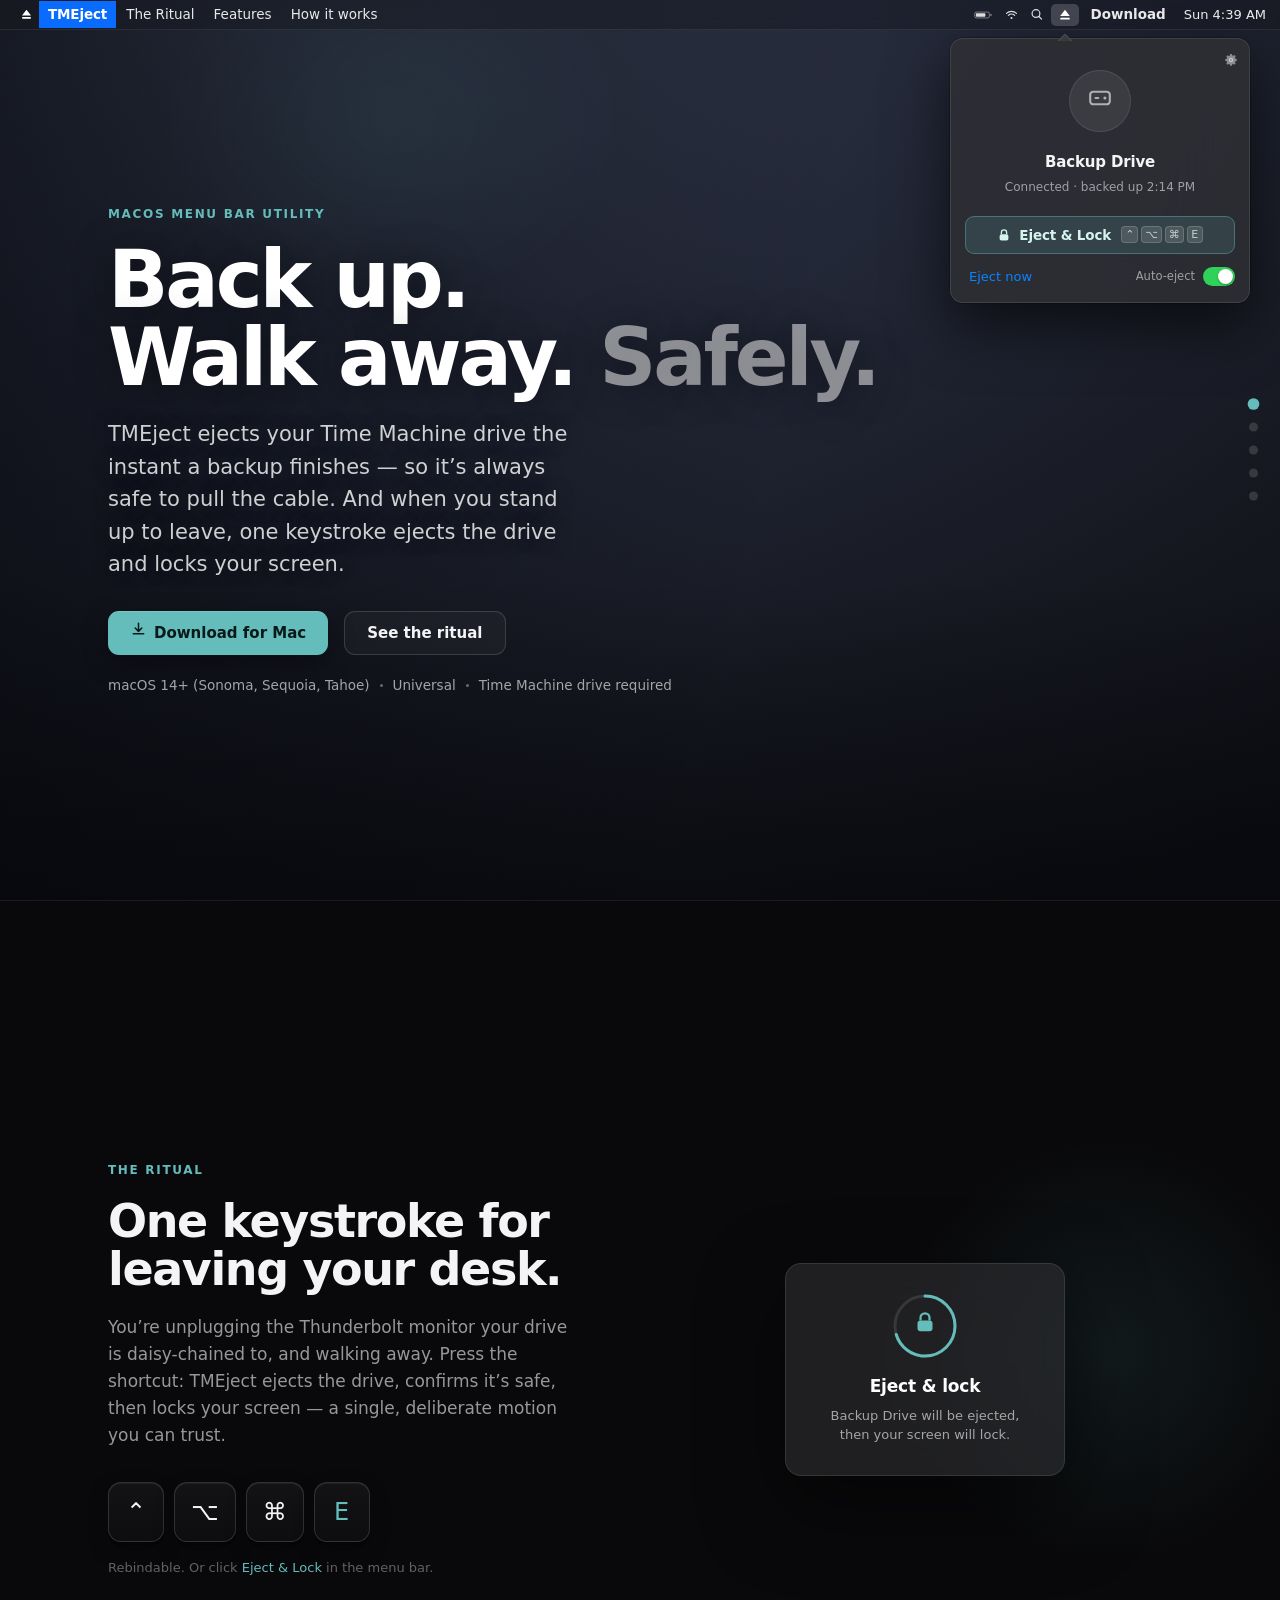
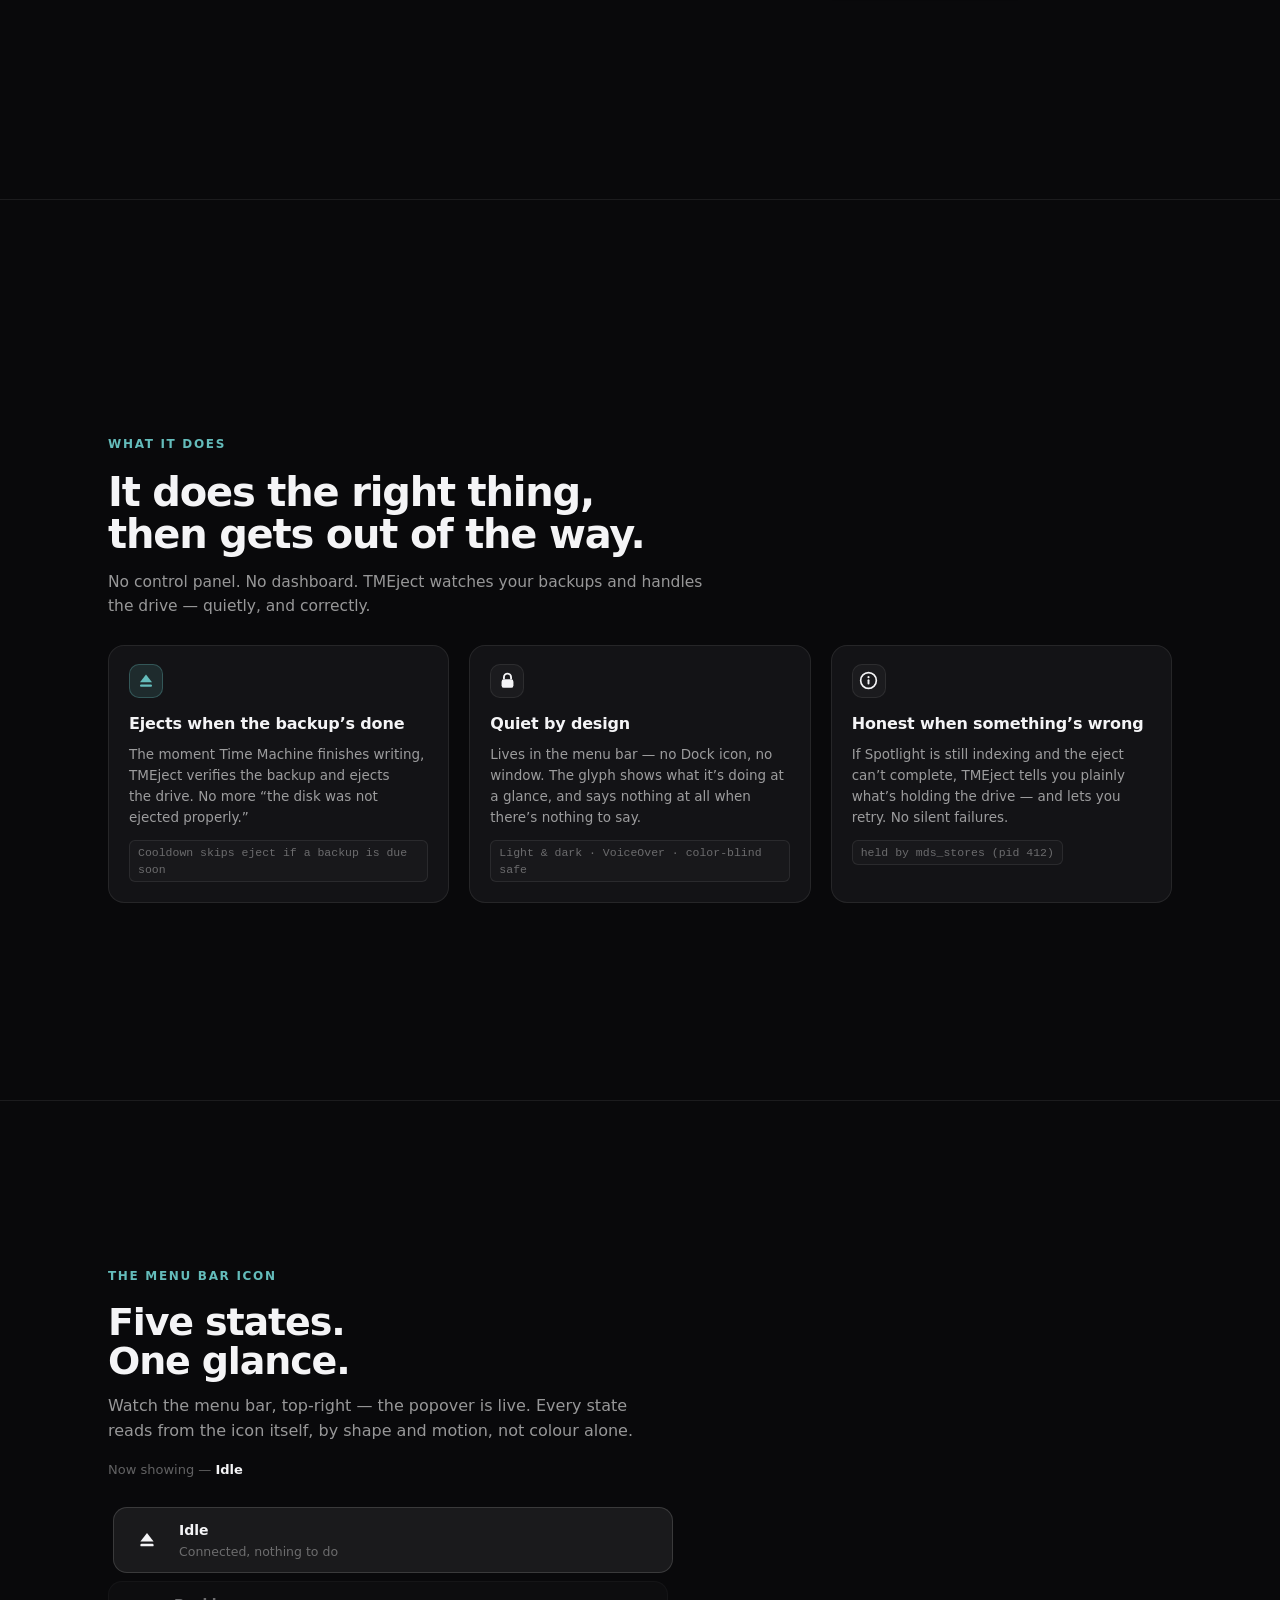
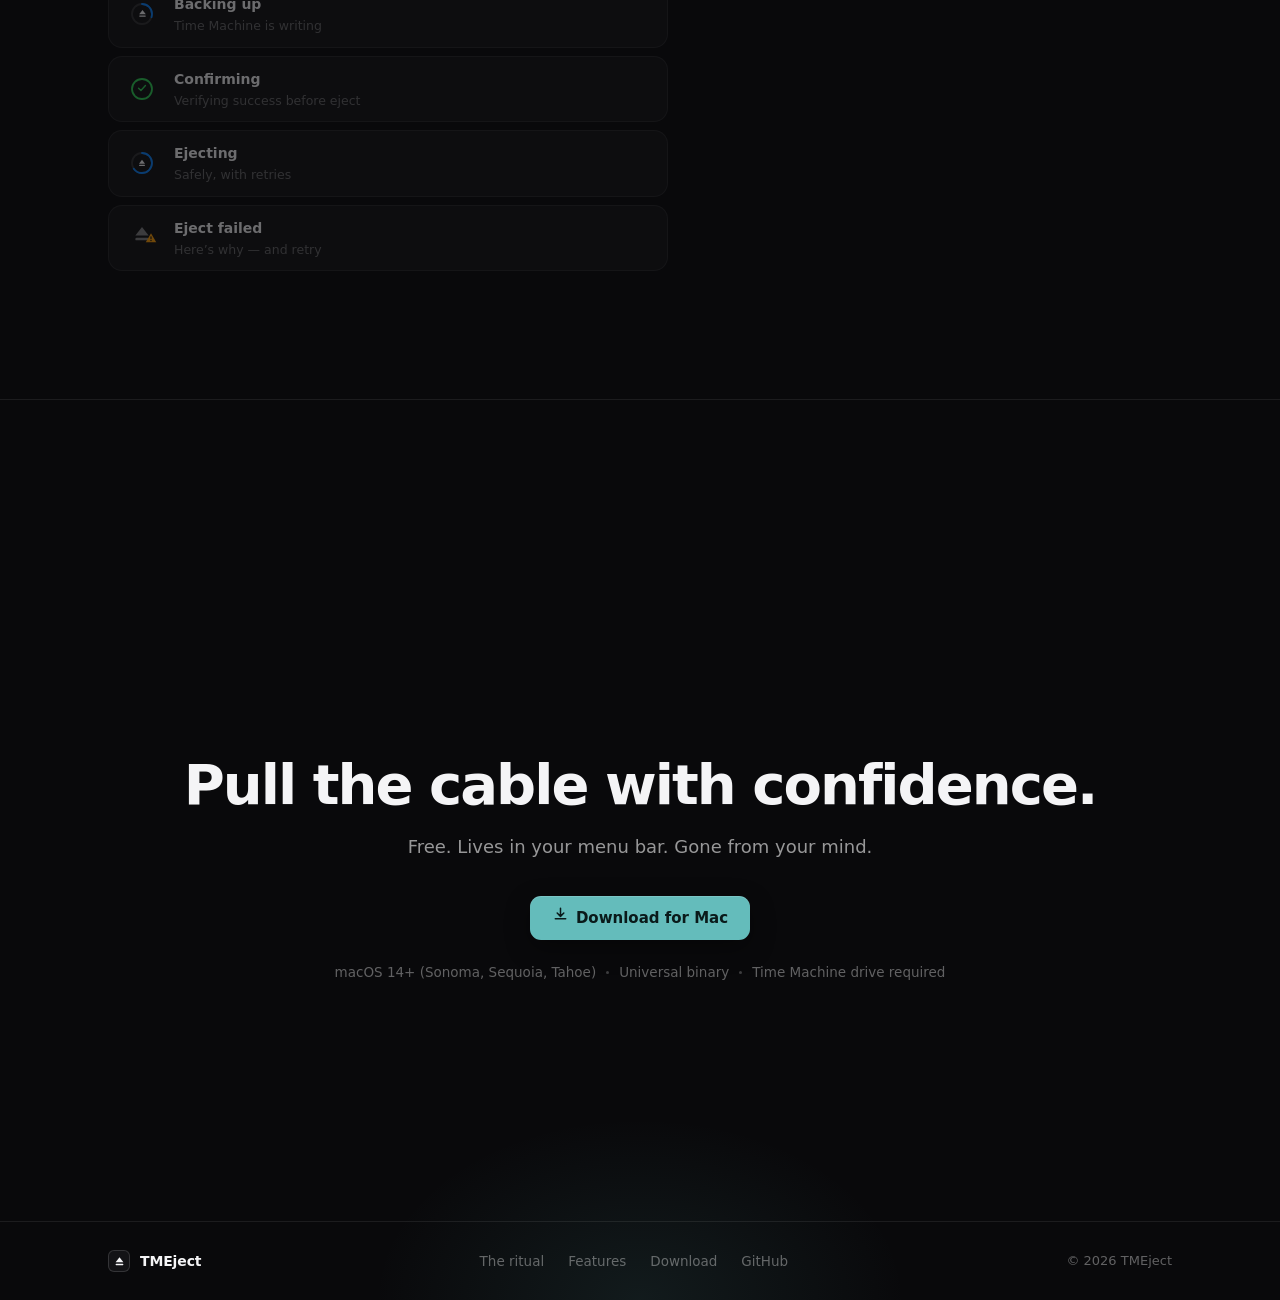
==== commit 62d496c8: "feat(release): mirror Blink's release pipeline exactly scripts/release.sh — full rewrite from Blink'" ====
--- a/site/index.html
+++ b/site/index.html
@@ -69,7 +69,7 @@
       <h1 id="hero-heading">Back up.<br/>Walk away. <span class="muted">Safely.</span></h1>
       <p class="hero-lead">TMEject ejects your Time Machine drive the instant a backup finishes — so it&rsquo;s always safe to pull the cable. And when you stand up to leave, one keystroke ejects the drive and locks your screen.</p>
       <div class="hero-cta">
-        <a class="btn btn-primary" href="downloads/TMEject-latest.dmg" download id="download-hero">
+        <a class="btn btn-primary" href="https://github.com/D4G4/TMEject/releases/latest/download/TMEject.dmg" download id="download-hero">
           <span class="dl-ico" aria-hidden="true"><svg width="17" height="17" viewBox="0 0 18 18" fill="none"><path d="M9 2.5V11M9 11 5.5 7.5M9 11l3.5-3.5" stroke="currentColor" stroke-width="1.6" stroke-linecap="round" stroke-linejoin="round"/><path d="M3.5 13.5h11" stroke="currentColor" stroke-width="1.6" stroke-linecap="round"/></svg></span>
           Download for Mac
         </a>
@@ -202,7 +202,7 @@
       <h2 id="download-heading">Pull the cable with confidence.</h2>
       <p>Free. Lives in your menu bar. Gone from your mind.</p>
       <div class="hero-cta">
-        <a class="btn btn-primary" href="downloads/TMEject-latest.dmg" download id="download-main">
+        <a class="btn btn-primary" href="https://github.com/D4G4/TMEject/releases/latest/download/TMEject.dmg" download id="download-main">
           <span class="dl-ico" aria-hidden="true"><svg width="17" height="17" viewBox="0 0 18 18" fill="none"><path d="M9 2.5V11M9 11 5.5 7.5M9 11l3.5-3.5" stroke="currentColor" stroke-width="1.6" stroke-linecap="round" stroke-linejoin="round"/><path d="M3.5 13.5h11" stroke="currentColor" stroke-width="1.6" stroke-linecap="round"/></svg></span>
           Download for Mac
         </a>
--- a/site/style.css
+++ b/site/style.css
@@ -211,7 +211,7 @@
 .twin .b2 { background: rgba(255,255,255,0.12); }
 
 /* ============================================================ RITUAL SECTION */
-.ritual-sec { background: var(--bg-raise); border-top: 0.5px solid var(--line); border-bottom: 0.5px solid var(--line); position: relative; overflow: hidden; }
+.ritual-sec { border-top: 0.5px solid var(--line); border-bottom: 0.5px solid var(--line); position: relative; overflow: hidden; }
 .ritual-sec .glow { position: absolute; right: -10%; top: 50%; transform: translateY(-50%); width: 600px; height: 600px; background: radial-gradient(50% 50% at 50% 50%, var(--ritual-soft) 0%, transparent 70%); opacity: 0.7; pointer-events: none; }
 .ritual-grid { display: grid; grid-template-columns: 1fr 1fr; gap: clamp(40px, 6vw, 88px); align-items: center; position: relative; z-index: 1; width: 100%; }
 .ritual-copy h2 { font-size: clamp(28px, 3.6vw, 46px); font-weight: 600; letter-spacing: -0.03em; line-height: 1.05; text-wrap: balance; }
@@ -267,7 +267,7 @@
 }
 
 /* ============================================================ STATES SECTION */
-.states-sec { background: var(--bg-raise); border-top: 0.5px solid var(--line); border-bottom: 0.5px solid var(--line); }
+.states-sec { border-top: 0.5px solid var(--line); border-bottom: 0.5px solid var(--line); }
 .states-grid { display:flex; flex-direction:column; gap: clamp(22px,3vh,34px); max-width: 560px; }
 .states-sec .states-head { text-align: left; margin: 0; max-width: none; }
 .states-sec .states-head h2 { font-size: clamp(26px, 3.2vw, 38px); font-weight: 600; letter-spacing: -0.03em; line-height: 1.02; }
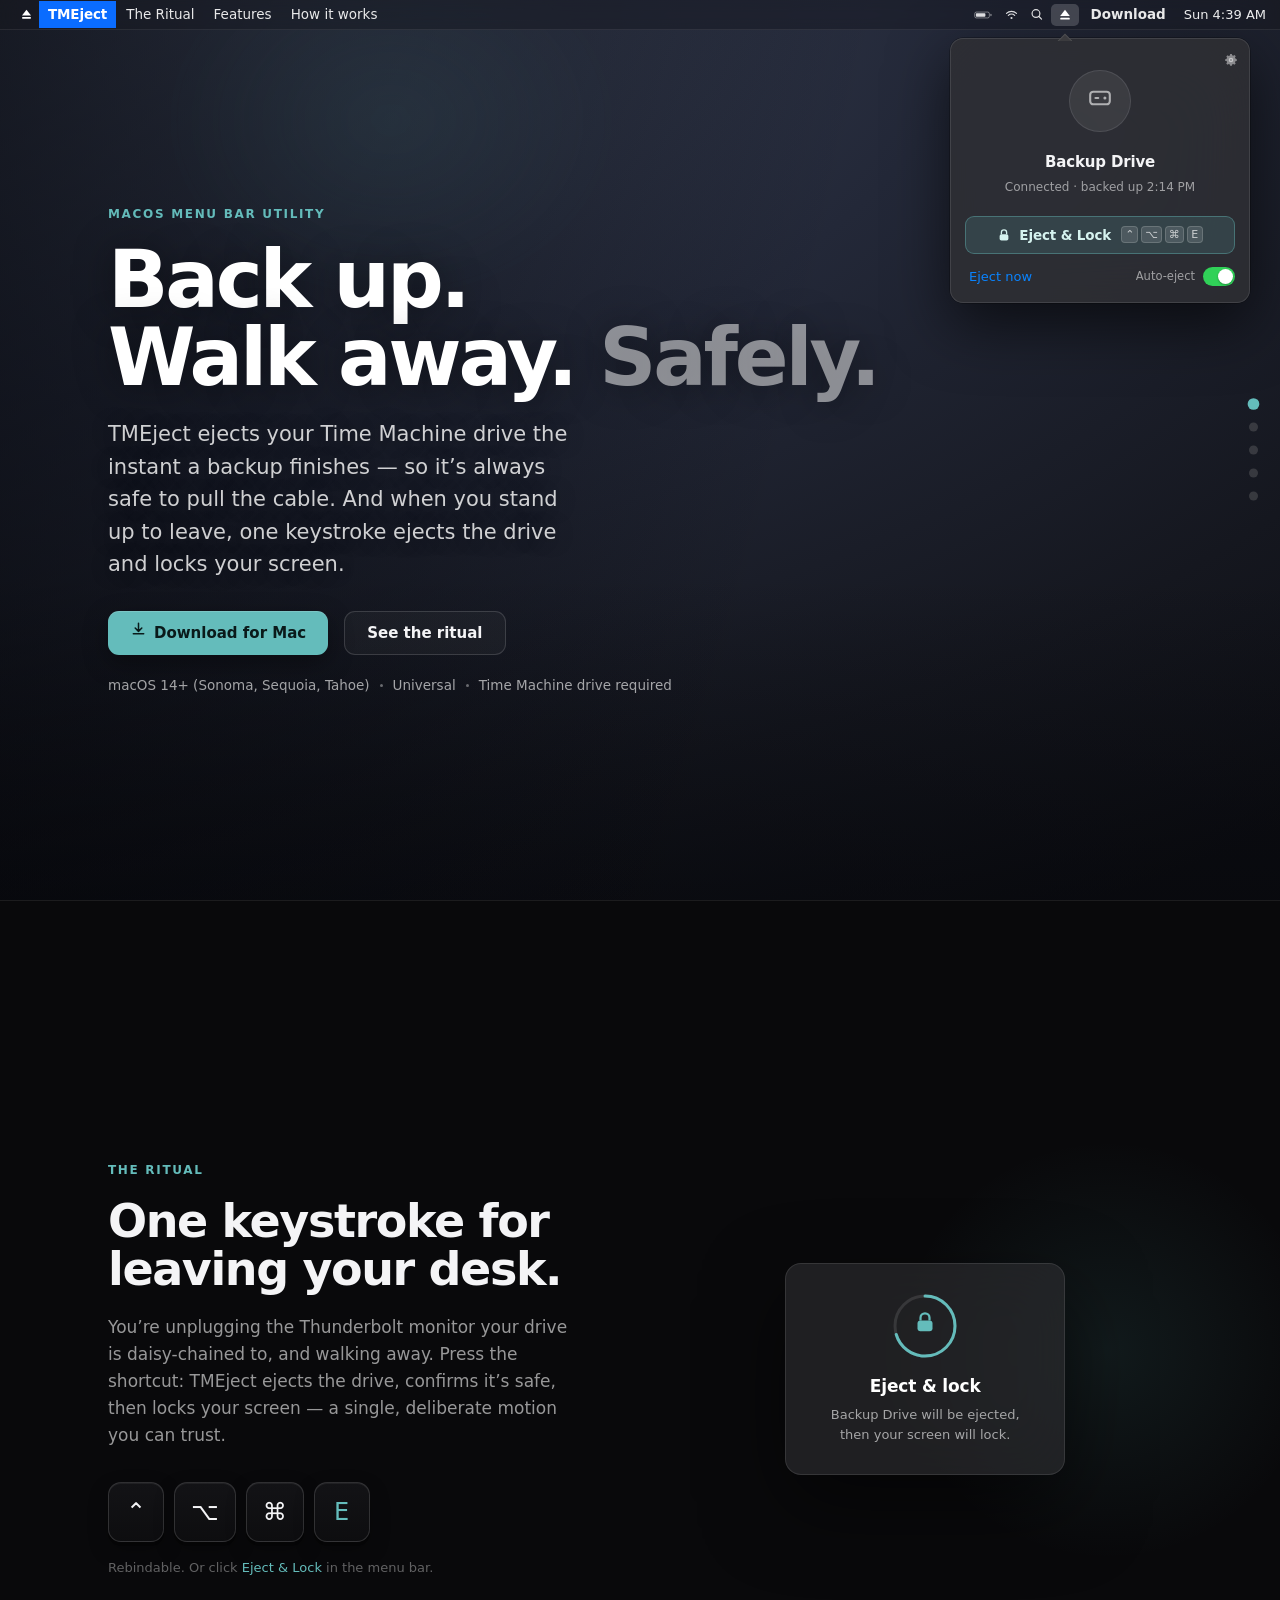
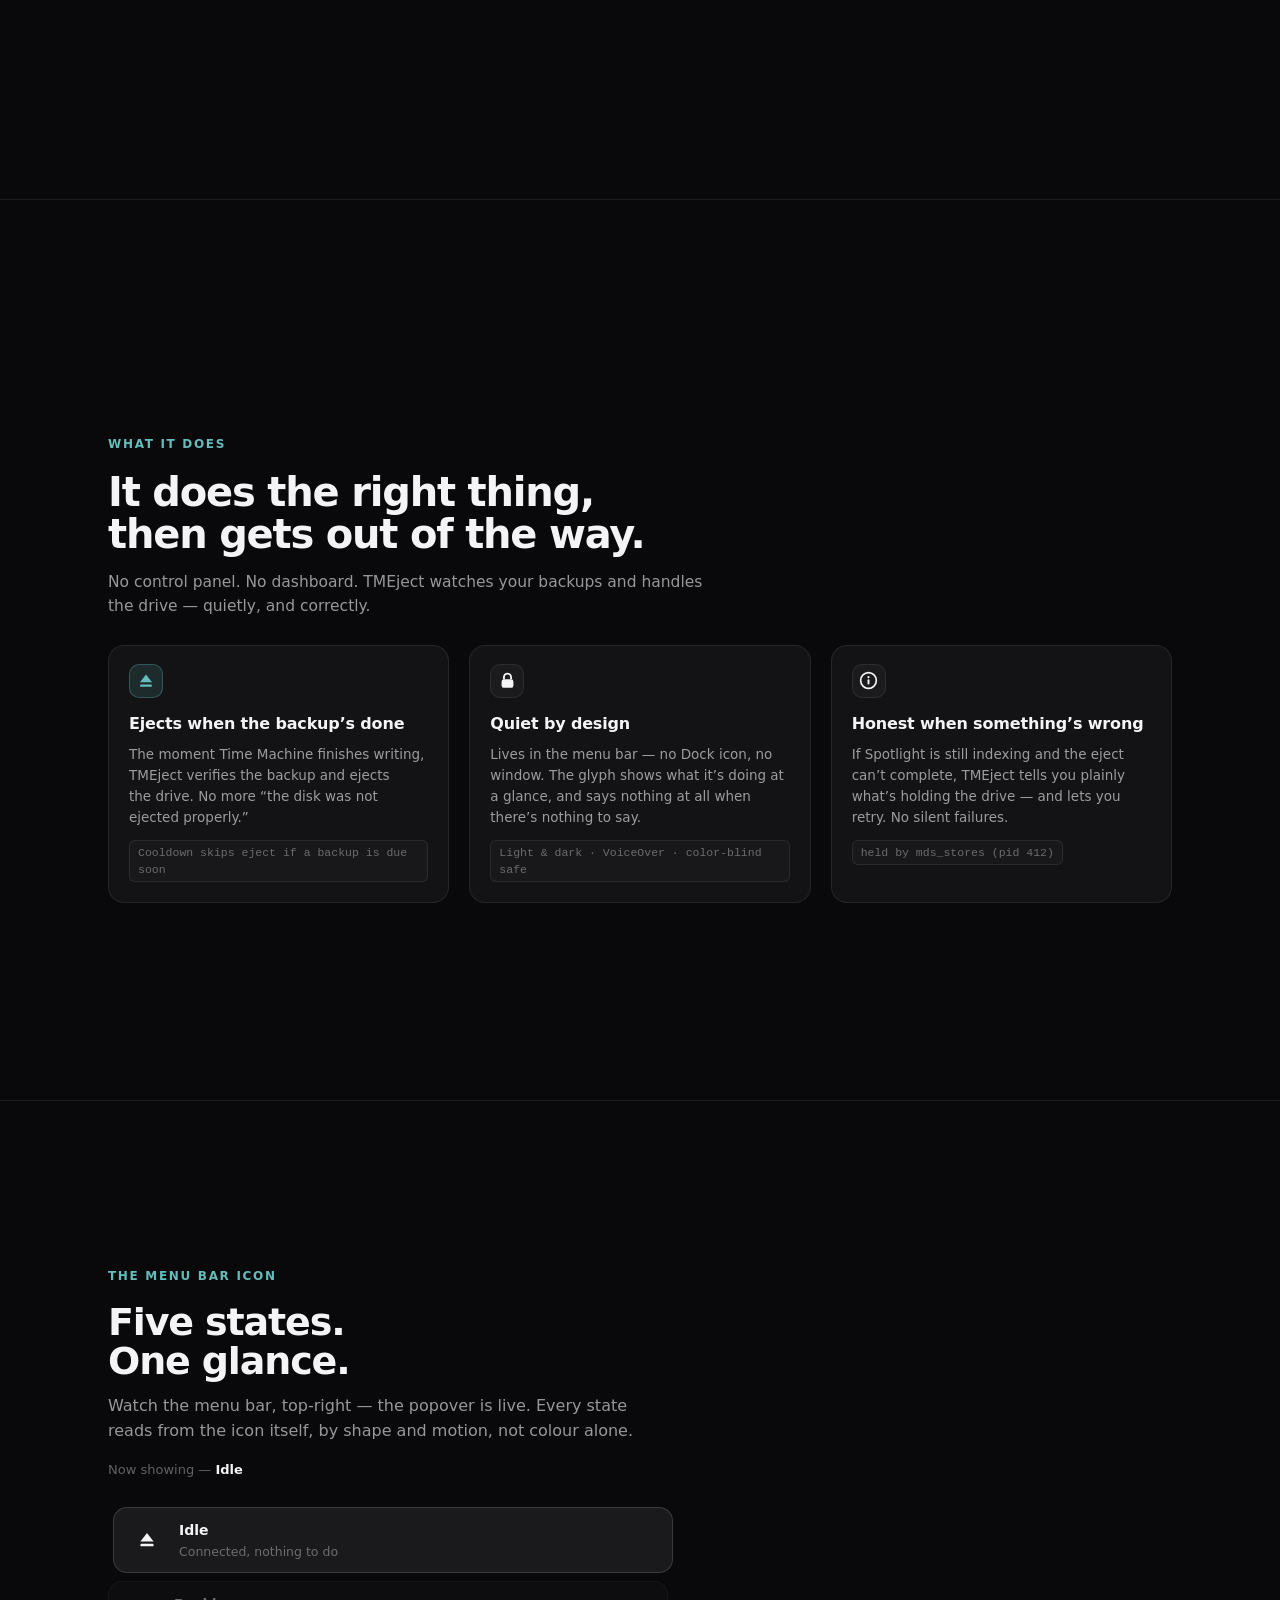
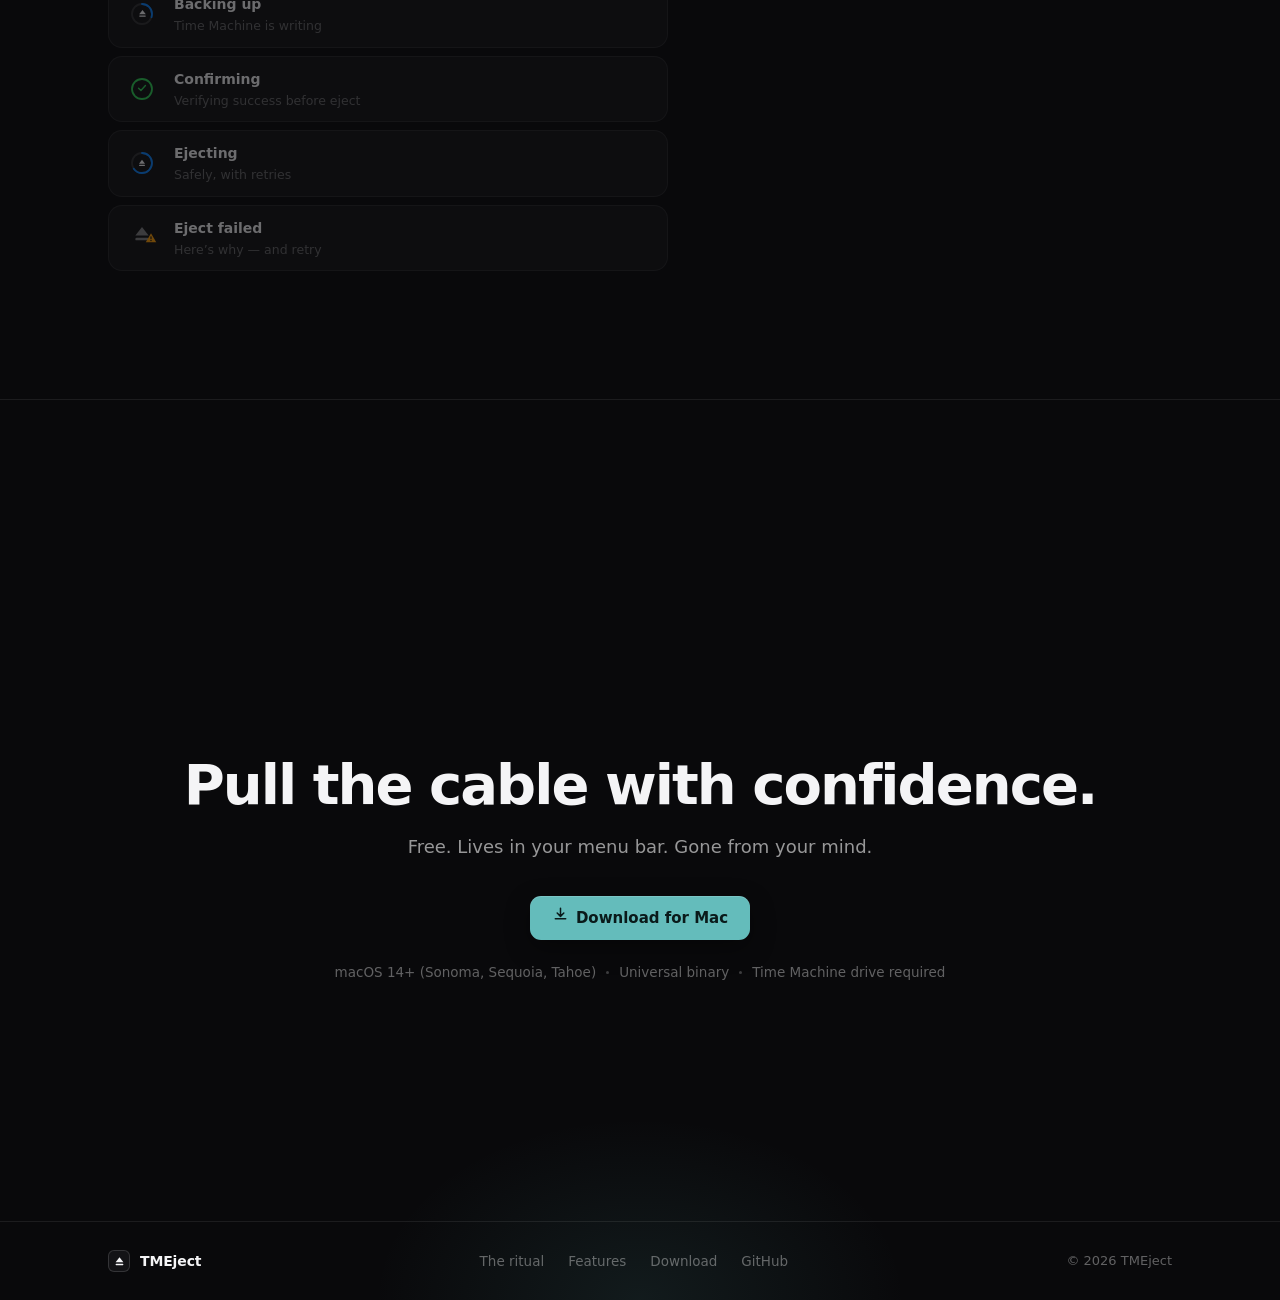
==== commit 464dad12: "fix(site): make landing page actually work on phones - collapse .page min-height/centering on mobile" ====
--- a/site/index.html
+++ b/site/index.html
@@ -8,6 +8,26 @@
 <meta name="theme-color" content="#09090b" />
 <link rel="icon" type="image/png" href="assets/icon.png" />
 <link rel="apple-touch-icon" href="assets/icon.png" />
+
+<!-- Open Graph — iMessage, Slack, Discord, LinkedIn etc. consume this -->
+<meta property="og:type" content="website" />
+<meta property="og:url" content="https://d4g4.github.io/TMEject/" />
+<meta property="og:title" content="TMEject — eject your Time Machine drive, automatically" />
+<meta property="og:description" content="A quiet macOS menu bar utility that ejects your Time Machine drive the moment a backup finishes — and locks your screen on the way out." />
+<meta property="og:image" content="https://d4g4.github.io/TMEject/assets/og-banner.png" />
+<meta property="og:image:width" content="1200" />
+<meta property="og:image:height" content="630" />
+<meta property="og:image:alt" content="TMEject — eject your Time Machine drive, automatically" />
+<meta property="og:site_name" content="TMEject" />
+<meta property="og:locale" content="en_US" />
+
+<!-- Twitter Card — also consumed by macOS Messages for the rich preview -->
+<meta name="twitter:card" content="summary_large_image" />
+<meta name="twitter:title" content="TMEject — eject your Time Machine drive, automatically" />
+<meta name="twitter:description" content="A quiet macOS menu bar utility that ejects your Time Machine drive the moment a backup finishes — and locks your screen on the way out." />
+<meta name="twitter:image" content="https://d4g4.github.io/TMEject/assets/og-banner.png" />
+<meta name="twitter:image:alt" content="TMEject — eject your Time Machine drive, automatically" />
+
 <link rel="stylesheet" href="style.css" />
 <script>document.documentElement.className = 'js paged';</script>
 </head>
@@ -75,6 +95,7 @@
         </a>
         <a class="btn btn-ghost" href="#ritual">See the ritual</a>
       </div>
+      <p class="mobile-hint">TMEject is a Mac app — open this page on your Mac to install.</p>
       <div class="hero-meta">
         <span>macOS 14+ (Sonoma, Sequoia, Tahoe)</span><span class="dot"></span>
         <span>Universal</span><span class="dot"></span>
@@ -390,7 +411,9 @@
       lastId = id;
       const showPop = (id === 'hero' || id === 'states') && isWide();
       livePop.classList.toggle('pop--hidden', !showPop);
-      if (id === 'states' && isWide()) startPlay(); else stopPlay();
+      /* On mobile the popover is hidden, but the state list still cycles
+         so the "Five states" section shows each one in turn. */
+      if (id === 'states') startPlay(); else stopPlay();
     }
   }
   window.addEventListener('scroll', onScroll, { passive: true });
--- a/site/style.css
+++ b/site/style.css
@@ -315,17 +315,87 @@
 .pagedots a:hover { background: rgba(127,127,127,0.55); }
 .pagedots a.active { background: var(--ritual); transform: scale(1.3); }
 
+/* mobile-only hint shown beneath CTA on touch / narrow viewports */
+.mobile-hint { display: none; }
+
 /* ============================================================ RESPONSIVE */
 @media (max-width: 880px) {
   html.paged { scroll-snap-type: none; }
-  .page { min-height: auto; padding: 88px 0 60px; overflow: visible; }
+
+  /* No more vertical centering / 100vh sections — sections collapse to content. */
+  .page {
+    min-height: auto;
+    padding: 56px 0 48px;
+    overflow: visible;
+    justify-content: flex-start;
+  }
+  .wrap { padding: 0 22px; }
+
+  .page-hero { padding: 70px 0 44px; }
   .page-hero .wrap { height: auto; }
-  .page-hero { padding: 110px 0 60px; }
   #livePop { display: none; }
+
+  /* Strip the macOS chrome down to brand + Download — the rest is desktop cosplay. */
+  .macbar .sysicon,
+  .macbar .tme-item,
+  .macbar .clock,
   .macbar .menu:not(.dl) { display: none; }
-  .ritual-grid { grid-template-columns: 1fr; }
-  .ritual-vis { order: -1; }
-  .feat-grid { grid-template-columns: 1fr; }
-  .page-download .footer { position: static; margin-top: 56px; }
+  .macbar { padding: 0 10px 0 12px; }
+
+  /* Big radial glows are clipped, expensive, and cause Safari scroll jank. */
+  .page-hero .hero-glow2,
+  .ritual-sec .glow,
+  .page-download .glow { display: none; }
+
+  /* HERO */
+  .page-hero h1 { font-size: clamp(38px, 9vw, 56px); }
+  .page-hero h1 br { display: none; }
+  .page-hero .hero-lead { font-size: 16px; margin-top: 16px; max-width: none; line-height: 1.5; }
+  .page-hero .hero-cta { margin-top: 22px; gap: 12px; }
+  .page-hero .hero-meta { margin-top: 14px; font-size: 12.5px; gap: 8px; }
+  .mobile-hint {
+    display: block; margin-top: 14px; font-size: 12.5px;
+    color: var(--ink-3); max-width: 360px; line-height: 1.45;
+  }
+
+  /* RITUAL — single column, keep visual after copy so the page reads top-down */
+  .ritual-grid { grid-template-columns: 1fr; gap: 28px; }
+  .ritual-vis { order: 0; }
+  .ritual-copy h2 { font-size: clamp(26px, 7vw, 36px); }
+  .ritual-copy p { font-size: 15.5px; margin-top: 14px; max-width: none; }
+  .confirm-card { width: 100%; max-width: 320px; padding: 24px 20px; }
+  .shortcut-display { gap: 6px; margin-top: 22px; flex-wrap: wrap; }
+  .big-key { min-width: 48px; height: 52px; padding: 0 12px; font-size: 20px; border-radius: 11px; }
+  .shortcut-cap { margin-top: 14px; }
+
+  /* FEATURES */
+  .feat-grid { grid-template-columns: 1fr; gap: 12px; }
+  .page-features .feat-head h2 { font-size: clamp(24px, 6vw, 32px); }
+  .page-features .feat-head p { font-size: 15px; }
+  .page-features .feat-card { padding: 16px 18px 18px; }
+
+  /* STATES */
+  .states-sec .states-head h2 { font-size: clamp(24px, 6vw, 30px); }
+  .states-sec .states-head p { font-size: 15px; }
+  .states-sec .state-item { padding: 11px 14px; }
+
+  /* DOWNLOAD */
+  .page-download h2 { font-size: clamp(28px, 7vw, 40px); }
+  .page-download p { font-size: 16px; margin-top: 14px; }
+  .page-download .hero-cta { margin-top: 24px; }
+  .cta-reqs { margin-top: 16px; font-size: 12.5px; gap: 8px; }
+  .page-download .footer { position: static; margin-top: 40px; padding: 22px 0; }
+  .footer .wrap { justify-content: flex-start; gap: 14px 24px; }
+  .foot-links { gap: 16px 20px; flex-wrap: wrap; }
+
   .pagedots { display: none; }
 }
+
+/* Extra-narrow phones (iPhone SE 1, 320px) */
+@media (max-width: 380px) {
+  .wrap { padding: 0 18px; }
+  .big-key { min-width: 44px; height: 48px; padding: 0 10px; font-size: 18px; border-radius: 10px; }
+  .shortcut-display { gap: 5px; }
+  .macbar .app { padding: 3px 6px; }
+  .btn { padding: 0 18px; }
+}
